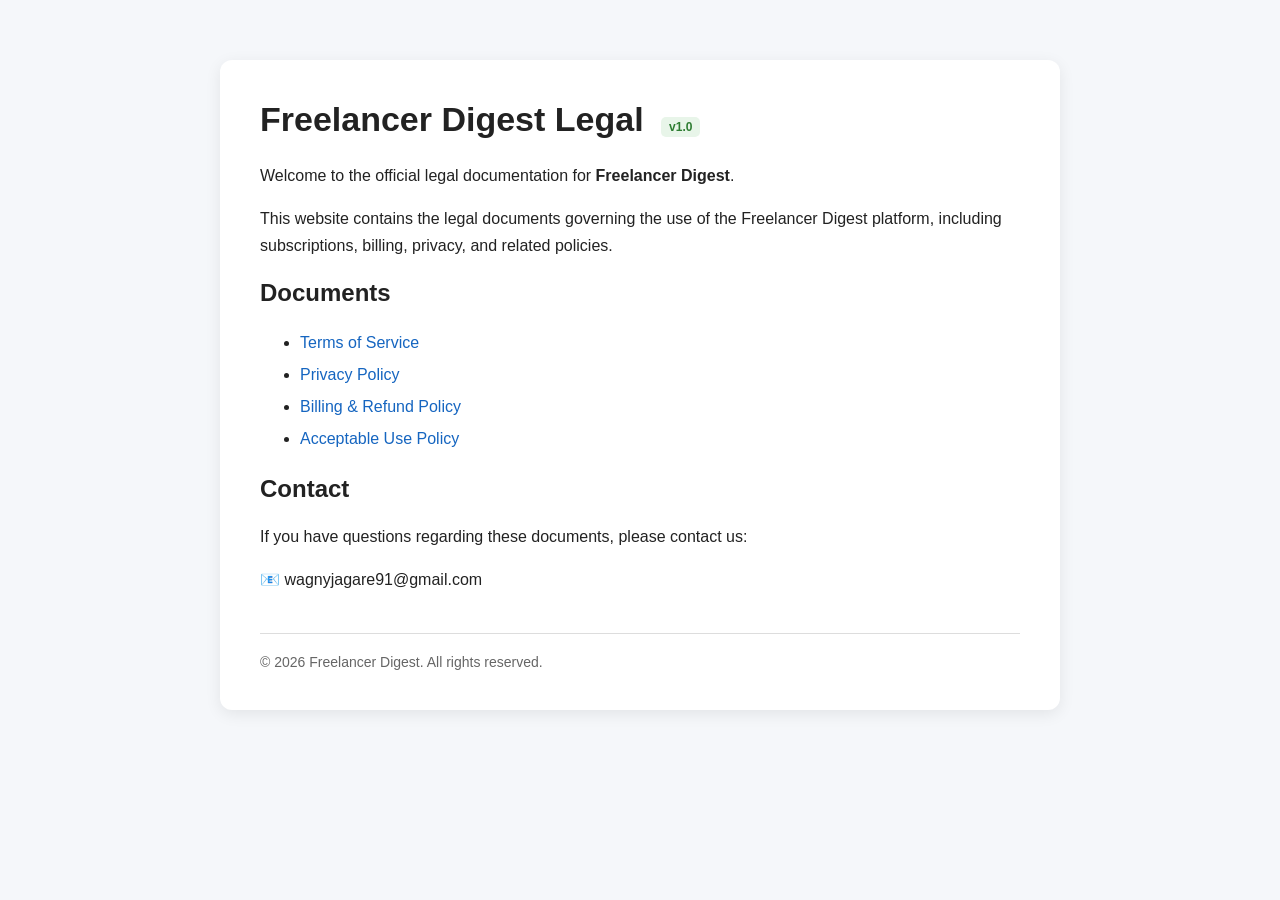
==== index.html @ 3cd38075 "Update legal links to remove 'legal/' prefix" ====
<!DOCTYPE html>
<html lang="en">
<head>
    <meta charset="UTF-8">
    <meta name="viewport" content="width=device-width, initial-scale=1.0">
    <title>Freelancer Digest – Legal</title>

    <style>
        body {
            margin: 0;
            padding: 0;
            font-family: Arial, Helvetica, sans-serif;
            background: #f5f7fa;
            color: #222;
        }

        .container {
            max-width: 760px;
            margin: 60px auto;
            padding: 40px;
            background: white;
            border-radius: 12px;
            box-shadow: 0 4px 16px rgba(0,0,0,.08);
        }

        h1 {
            margin-top: 0;
            font-size: 34px;
        }

        p {
            line-height: 1.7;
        }

        ul {
            line-height: 2;
        }

        a {
            color: #1565c0;
            text-decoration: none;
        }

        a:hover {
            text-decoration: underline;
        }

        footer {
            margin-top: 40px;
            padding-top: 20px;
            border-top: 1px solid #ddd;
            color: #666;
            font-size: 14px;
        }

        .status {
            display: inline-block;
            margin-left: 8px;
            padding: 3px 8px;
            border-radius: 5px;
            background: #e8f5e9;
            color: #2e7d32;
            font-size: 12px;
            font-weight: bold;
        }
    </style>
</head>
<body>

<div class="container">

    <h1>
        Freelancer Digest Legal
        <span class="status">v1.0</span>
    </h1>

    <p>
        Welcome to the official legal documentation for
        <strong>Freelancer Digest</strong>.
    </p>

    <p>
        This website contains the legal documents governing the use of the
        Freelancer Digest platform, including subscriptions, billing,
        privacy, and related policies.
    </p>

    <h2>Documents</h2>

    <ul>
        <li><a href="terms.html">Terms of Service</a></li>
        <li><a href="privacy.html">Privacy Policy</a></li>
        <li><a href="billing.html">Billing & Refund Policy</a></li>
        <li><a href="acceptable-use.html">Acceptable Use Policy</a></li>
    </ul>

    <h2>Contact</h2>

    <p>
        If you have questions regarding these documents, please contact us:
    </p>

    <p>
        📧 wagnyjagare91@gmail.com
    </p>

    <footer>
        © 2026 Freelancer Digest. All rights reserved.
    </footer>

</div>

</body>
</html>
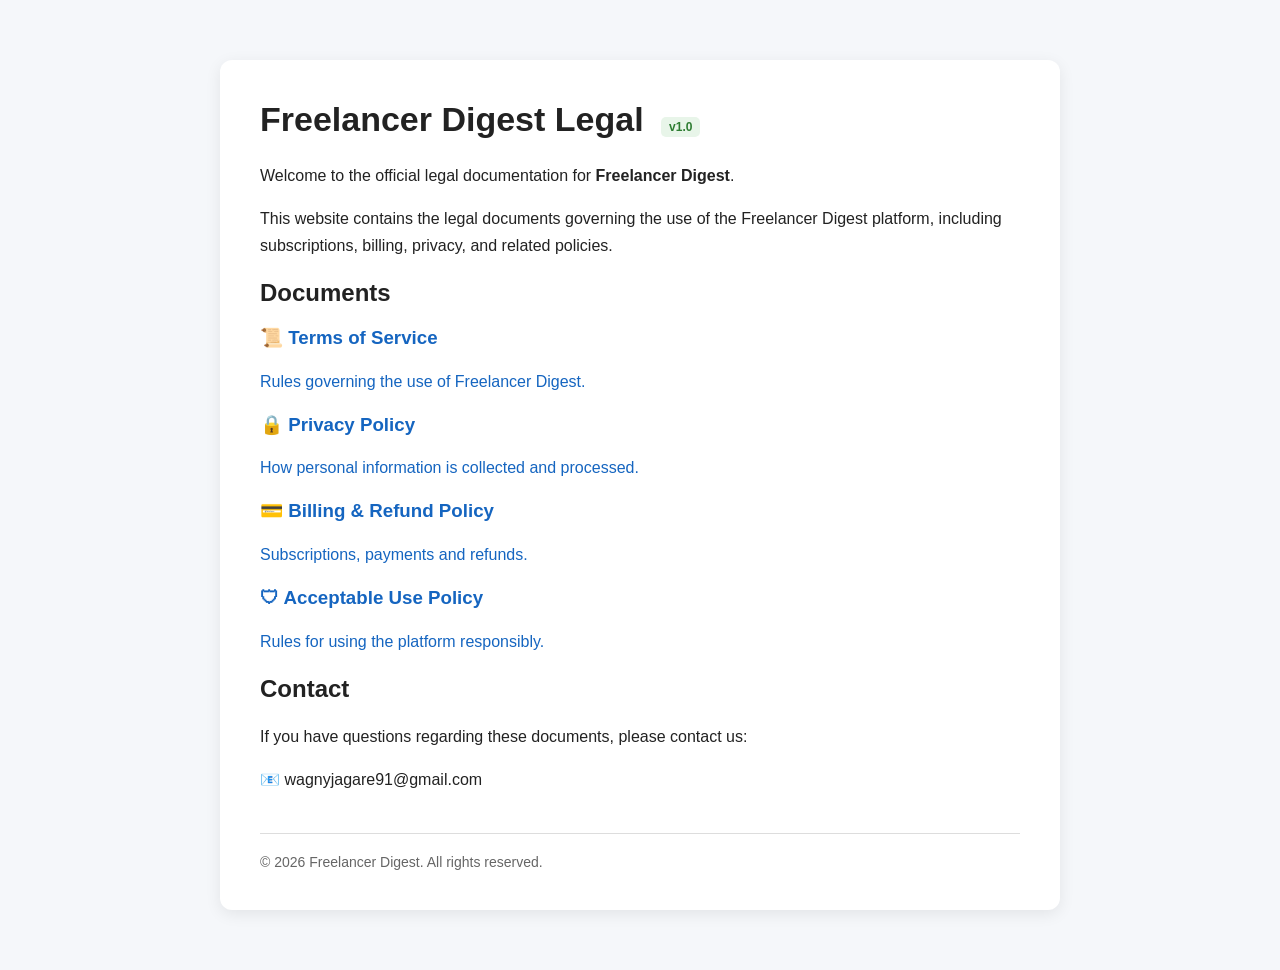
==== commit f07ed274: "Convert document links to card layout Replaced the document list with card-style links for better pr" ====
--- a/index.html
+++ b/index.html
@@ -4,6 +4,7 @@
     <meta charset="UTF-8">
     <meta name="viewport" content="width=device-width, initial-scale=1.0">
     <title>Freelancer Digest – Legal</title>
+    <link rel="icon" type="image/svg+xml" href="assets/logo.svg">
 
     <style>
         body {
@@ -87,12 +88,73 @@
 
     <h2>Documents</h2>
 
-    <ul>
-        <li><a href="terms.html">Terms of Service</a></li>
-        <li><a href="privacy.html">Privacy Policy</a></li>
-        <li><a href="billing.html">Billing & Refund Policy</a></li>
-        <li><a href="acceptable-use.html">Acceptable Use Policy</a></li>
-    </ul>
+    <div class="cards">
+
+<a class="card" href="terms.html">
+
+<h3>
+
+📜 Terms of Service
+
+</h3>
+
+<p>
+
+Rules governing the use of Freelancer Digest.
+
+</p>
+
+</a>
+
+<a class="card" href="privacy.html">
+
+<h3>
+
+🔒 Privacy Policy
+
+</h3>
+
+<p>
+
+How personal information is collected and processed.
+
+</p>
+
+</a>
+
+<a class="card" href="billing.html">
+
+<h3>
+
+💳 Billing & Refund Policy
+
+</h3>
+
+<p>
+
+Subscriptions, payments and refunds.
+
+</p>
+
+</a>
+
+<a class="card" href="acceptable-use.html">
+
+<h3>
+
+🛡 Acceptable Use Policy
+
+</h3>
+
+<p>
+
+Rules for using the platform responsibly.
+
+</p>
+
+</a>
+
+</div>
 
     <h2>Contact</h2>
 
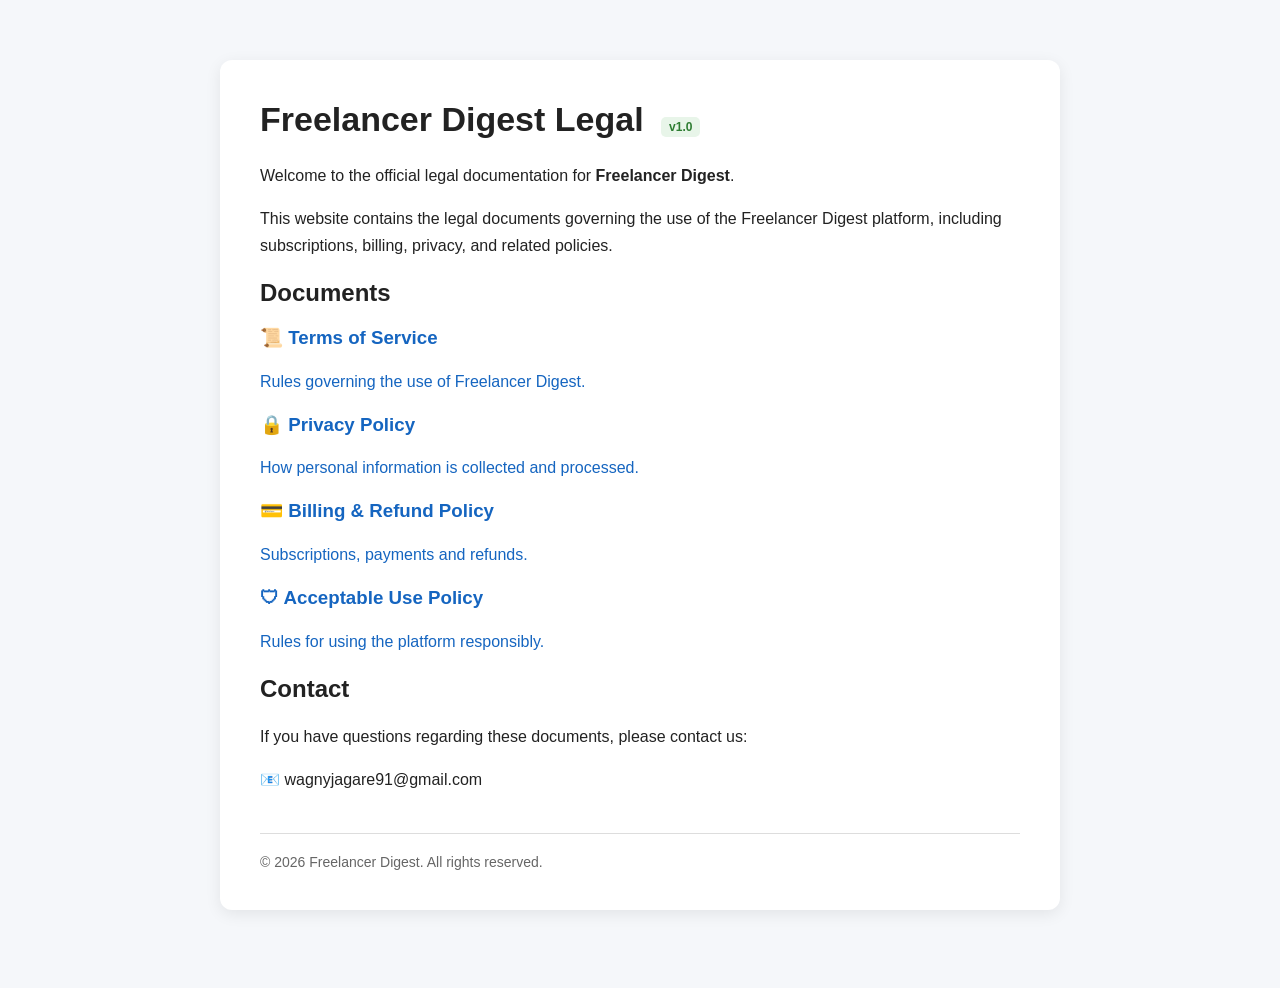
==== commit 8ab1e73a: "Add back-to-top link and script reference" ====
--- a/index.html
+++ b/index.html
@@ -171,6 +171,13 @@
     </footer>
 
 </div>
+<a href="#" class="back-top">
+
+↑
+
+</a>
+
+<script src="assets/script.js"></script>
 
 </body>
 </html>
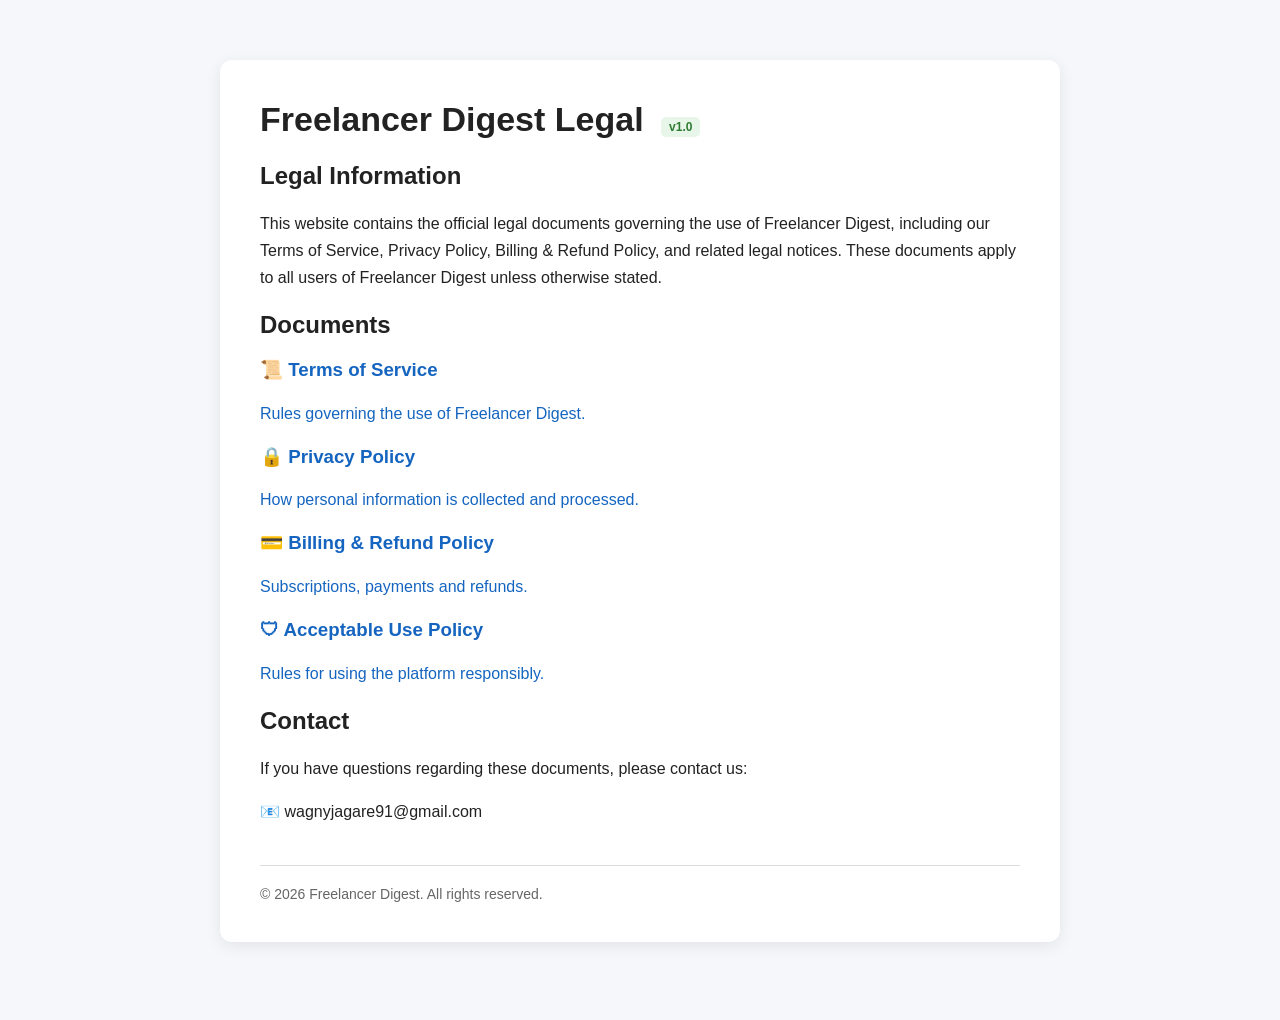
==== commit bc0ff6bd: "Revise legal information section in index.html Updated legal documentation section with new content." ====
--- a/index.html
+++ b/index.html
@@ -75,16 +75,23 @@
         <span class="status">v1.0</span>
     </h1>
 
-    <p>
-        Welcome to the official legal documentation for
-        <strong>Freelancer Digest</strong>.
-    </p>
+    <section class="notice">
 
-    <p>
-        This website contains the legal documents governing the use of the
-        Freelancer Digest platform, including subscriptions, billing,
-        privacy, and related policies.
-    </p>
+<h2>
+
+Legal Information
+
+</h2>
+
+<p>
+
+This website contains the official legal documents governing the use of Freelancer Digest, including our Terms of Service, Privacy Policy, Billing & Refund Policy, and related legal notices.
+
+These documents apply to all users of Freelancer Digest unless otherwise stated.
+
+</p>
+
+</section>
 
     <h2>Documents</h2>
 
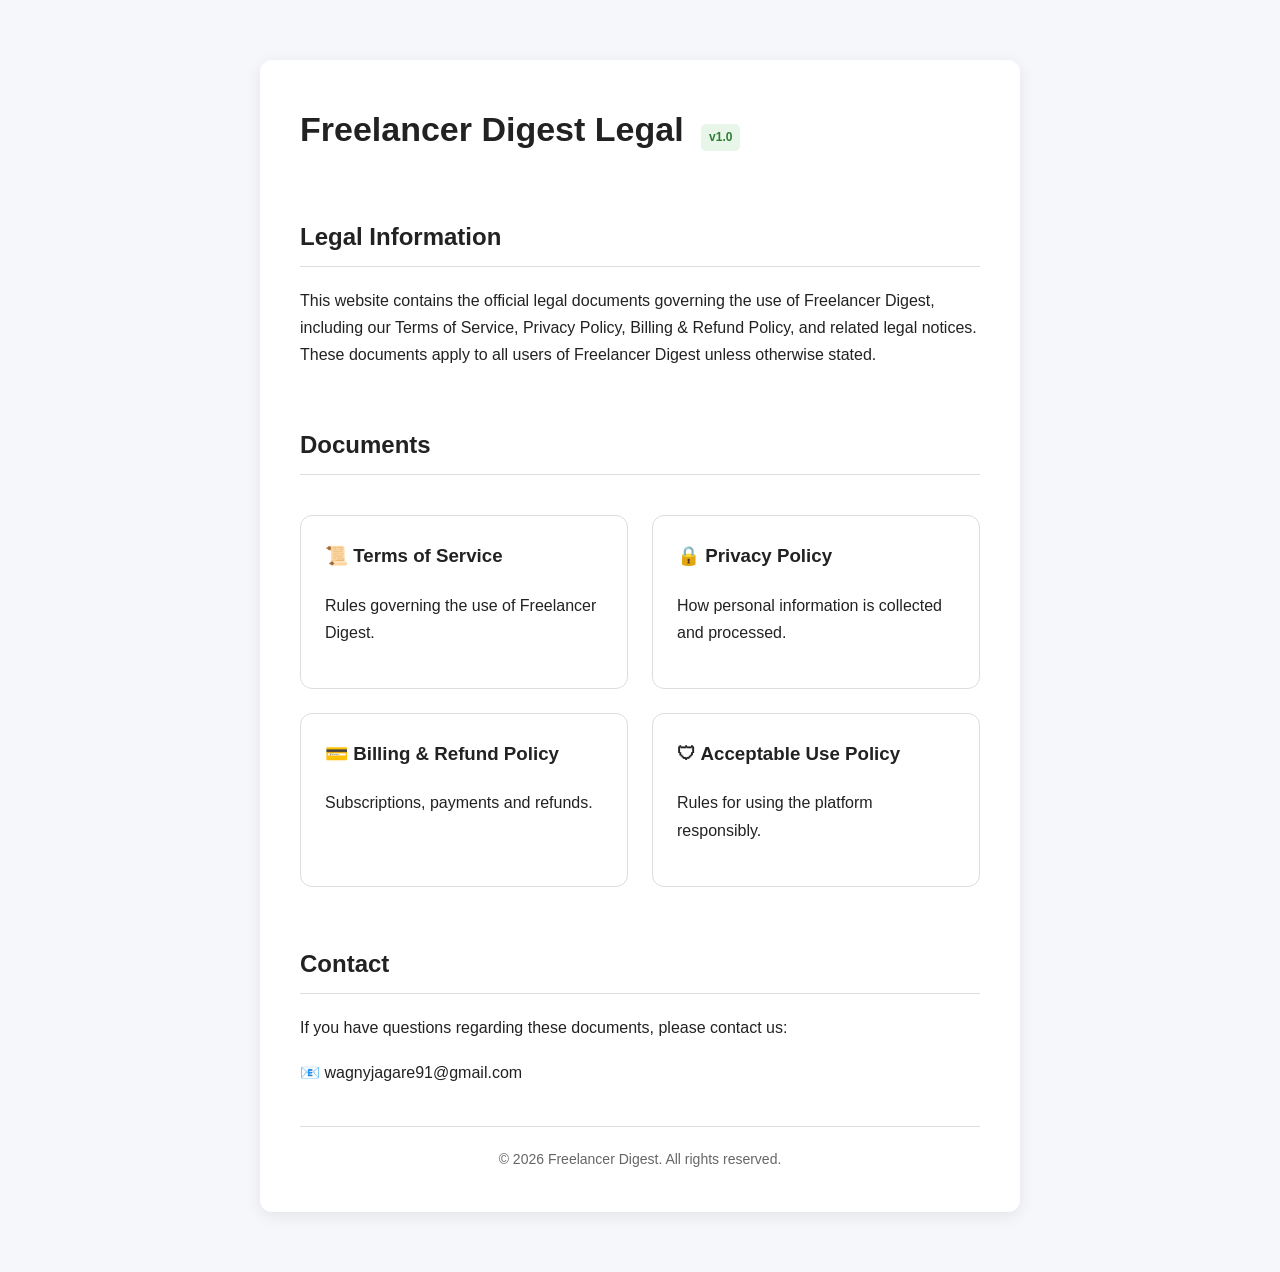
==== commit 9066489c: "Add stylesheet link to index.html" ====
--- a/index.html
+++ b/index.html
@@ -4,6 +4,8 @@
     <meta charset="UTF-8">
     <meta name="viewport" content="width=device-width, initial-scale=1.0">
     <title>Freelancer Digest – Legal</title>
+    <link rel="stylesheet" href="assets/style.css">
+
     <link rel="icon" type="image/svg+xml" href="assets/logo.svg">
 
     <style>
--- a/assets/style.css
+++ b/assets/style.css
@@ -0,0 +1,490 @@
+:root {
+    --bg: #f5f7fa;
+    --surface: #ffffff;
+    --text: #222;
+    --text-secondary: #666;
+    --border: #dddddd;
+    --primary: #1565c0;
+    --primary-hover: #0d47a1;
+    --shadow: 0 8px 24px rgba(0,0,0,.08);
+    --max-width: 920px;
+}
+
+@media (prefers-color-scheme: dark) {
+
+:root {
+    --bg: #0d1117;
+    --surface: #161b22;
+    --text: #e6edf3;
+    --text-secondary: #9da7b3;
+    --border: #30363d;
+    --primary: #58a6ff;
+    --primary-hover: #79c0ff;
+    --shadow: 0 8px 24px rgba(0,0,0,.45);
+}
+
+}
+
+* {
+    box-sizing: border-box;
+}
+
+html {
+    scroll-behavior: smooth;
+}
+
+body {
+
+    margin: 0;
+
+    background: var(--bg);
+
+    color: var(--text);
+
+    font-family:
+        Inter,
+        "Segoe UI",
+        Roboto,
+        Helvetica,
+        Arial,
+        sans-serif;
+
+    line-height: 1.75;
+
+}
+
+.container {
+
+    max-width: var(--max-width);
+
+    margin: 48px auto;
+
+    background: var(--surface);
+
+    border-radius: 14px;
+
+    padding: 56px;
+
+    box-shadow: var(--shadow);
+
+}
+
+header {
+
+    margin-bottom: 48px;
+
+}
+
+h1 {
+
+    margin: 0;
+
+    font-size: 42px;
+
+}
+
+.subtitle {
+
+    margin-top: 8px;
+
+    color: var(--text-secondary);
+
+    font-size: 18px;
+
+}
+
+h2 {
+
+    margin-top: 56px;
+
+    margin-bottom: 20px;
+
+    padding-bottom: 8px;
+
+    border-bottom: 1px solid var(--border);
+
+}
+
+h3 {
+
+    margin-top: 32px;
+
+}
+
+p {
+
+    margin: 18px 0;
+
+}
+
+ul,
+ol {
+
+    padding-left: 26px;
+
+}
+
+li {
+
+    margin: 10px 0;
+
+}
+
+strong {
+
+    font-weight: 600;
+
+}
+
+a {
+
+    color: var(--primary);
+
+    text-decoration: none;
+
+}
+
+a:hover {
+
+    color: var(--primary-hover);
+
+    text-decoration: underline;
+
+}
+
+.toc {
+
+    margin: 40px 0;
+
+    padding: 24px;
+
+    border-left: 4px solid var(--primary);
+
+    background: rgba(21,101,192,.05);
+
+    border-radius: 8px;
+
+}
+
+@media (prefers-color-scheme: dark) {
+
+.toc {
+
+    background: rgba(88,166,255,.08);
+
+}
+
+}
+
+hr {
+
+    border: 0;
+
+    border-top: 1px solid var(--border);
+
+    margin: 48px 0;
+
+}
+
+footer {
+
+    margin-top: 72px;
+
+    text-align: center;
+
+    color: var(--text-secondary);
+
+    font-size: 14px;
+
+}
+
+.nav {
+
+    display: flex;
+
+    gap: 24px;
+
+    flex-wrap: wrap;
+
+    margin-top: 16px;
+
+}
+
+.nav a {
+
+    font-weight: 600;
+
+}
+
+blockquote {
+
+    margin: 24px 0;
+
+    padding: 16px 20px;
+
+    border-left: 4px solid var(--primary);
+
+    background: rgba(0,0,0,.03);
+
+}
+
+@media (prefers-color-scheme: dark) {
+
+blockquote {
+
+    background: rgba(255,255,255,.04);
+
+}
+
+}
+
+table {
+
+    width: 100%;
+
+    border-collapse: collapse;
+
+    margin: 24px 0;
+
+}
+
+th,
+td {
+
+    border: 1px solid var(--border);
+
+    padding: 12px;
+
+    text-align: left;
+
+}
+
+th {
+
+    background: rgba(0,0,0,.04);
+
+}
+
+@media (prefers-color-scheme: dark) {
+
+th {
+
+    background: rgba(255,255,255,.05);
+
+}
+
+}
+
+code {
+
+    background: rgba(0,0,0,.08);
+
+    padding: 2px 6px;
+
+    border-radius: 4px;
+
+}
+
+@media (prefers-color-scheme: dark) {
+
+code {
+
+    background: rgba(255,255,255,.08);
+
+}
+
+}
+
+.back-top {
+
+    position: fixed;
+
+    right: 24px;
+
+    bottom: 24px;
+
+    width: 48px;
+
+    height: 48px;
+
+    border-radius: 50%;
+
+    background: var(--primary);
+
+    color: white;
+
+    display: flex;
+
+    justify-content: center;
+
+    align-items: center;
+
+    text-decoration: none;
+
+    font-size: 22px;
+
+    box-shadow: var(--shadow);
+
+}
+
+.back-top:hover {
+
+    text-decoration: none;
+
+}
+
+@media (max-width:900px) {
+
+.container {
+
+    margin: 0;
+
+    border-radius: 0;
+
+    padding: 28px;
+
+}
+
+h1 {
+
+    font-size: 34px;
+
+}
+
+.nav {
+
+    gap: 12px;
+
+}
+
+}
+
+.toc a {
+
+    display: block;
+
+    padding: 6px 12px;
+
+    border-radius: 6px;
+
+    transition: .2s;
+
+}
+
+.toc a.active {
+
+    background: var(--primary);
+
+    color: white;
+
+}
+
+.back-top {
+
+    opacity: 0;
+
+    pointer-events: none;
+
+    transition: .25s;
+
+}
+
+.header{
+
+    display:flex;
+
+    justify-content:space-between;
+
+    align-items:flex-start;
+
+    gap:30px;
+
+    flex-wrap:wrap;
+
+}
+
+.brand{
+
+    display:flex;
+
+    gap:20px;
+
+    align-items:center;
+
+}
+
+.logo{
+
+    width:64px;
+
+    height:64px;
+
+}
+
+.subtitle{
+
+    margin:8px 0 0;
+
+    color:var(--text-secondary);
+
+}
+
+@media(max-width:700px){
+
+.header{
+
+    flex-direction:column;
+
+}
+
+.brand{
+
+    align-items:flex-start;
+
+}
+}
+.cards{
+
+    display:grid;
+
+    grid-template-columns:repeat(auto-fit,minmax(260px,1fr));
+
+    gap:24px;
+
+    margin-top:40px;
+
+}
+
+.card{
+
+    display:block;
+
+    background:var(--surface);
+
+    border:1px solid var(--border);
+
+    border-radius:12px;
+
+    padding:24px;
+
+    text-decoration:none;
+
+    color:inherit;
+
+    transition:.2s;
+
+}
+
+.card:hover{
+
+    transform:translateY(-4px);
+
+    box-shadow:var(--shadow);
+
+}
+
+.card h3{
+
+    margin-top:0;
+
+}
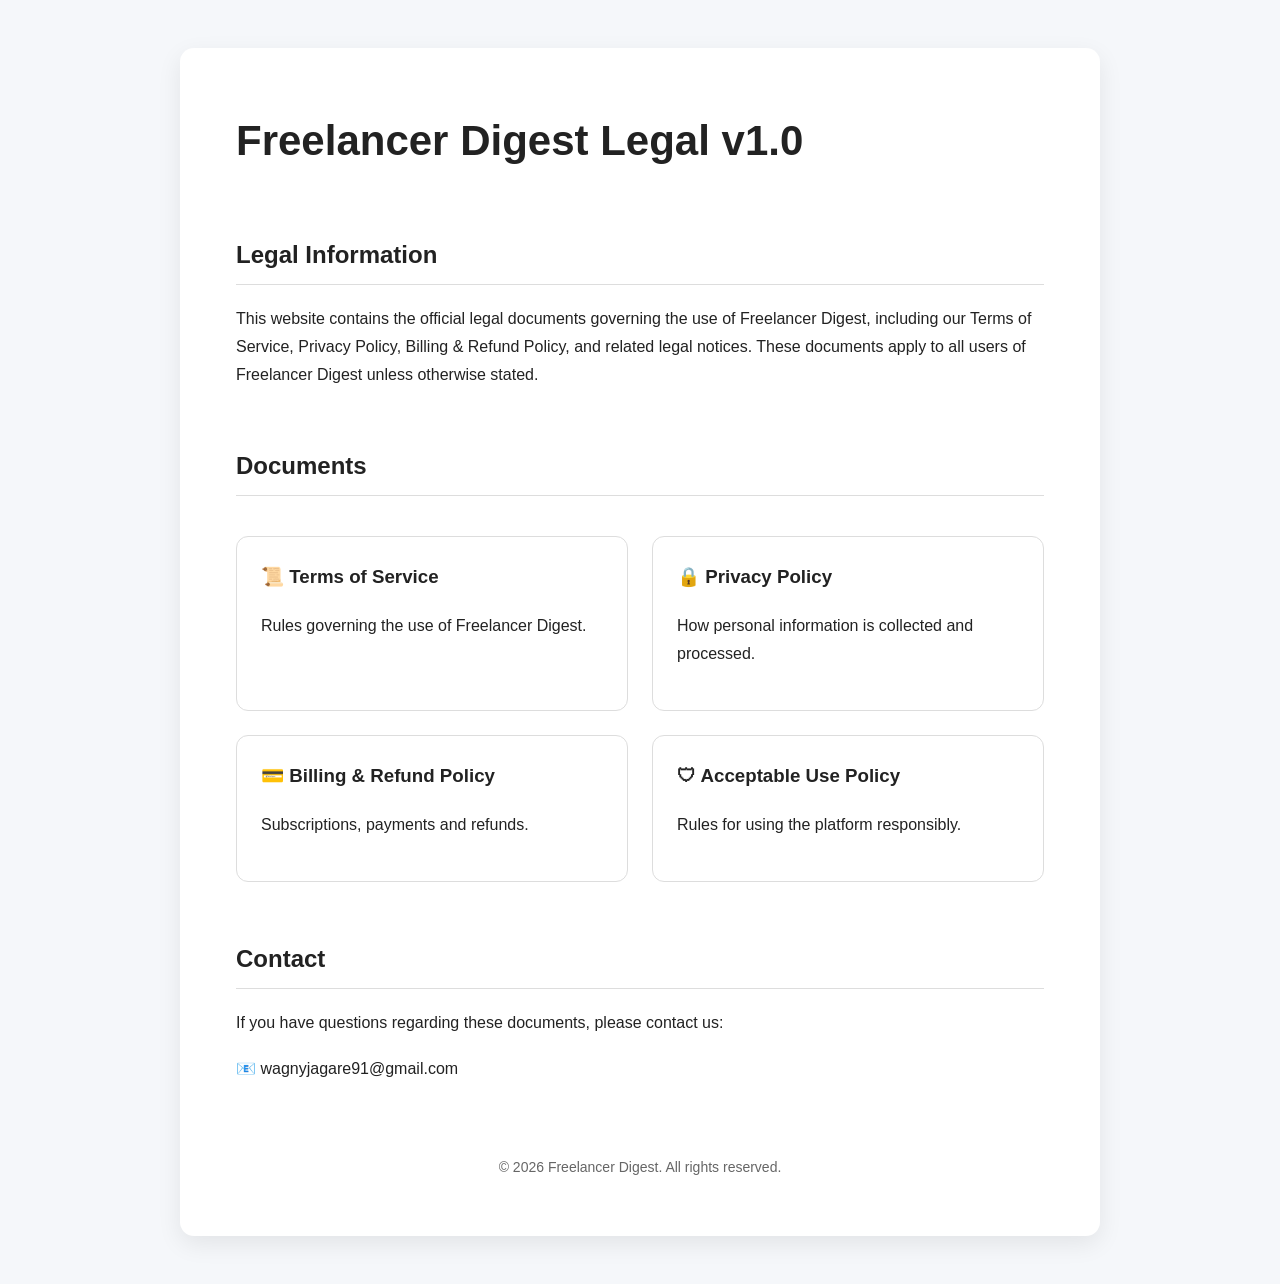
==== commit b86bc481: "Remove inline CSS from index.html Removed inline CSS styles from index.html" ====
--- a/index.html
+++ b/index.html
@@ -7,66 +7,6 @@
     <link rel="stylesheet" href="assets/style.css">
 
     <link rel="icon" type="image/svg+xml" href="assets/logo.svg">
-
-    <style>
-        body {
-            margin: 0;
-            padding: 0;
-            font-family: Arial, Helvetica, sans-serif;
-            background: #f5f7fa;
-            color: #222;
-        }
-
-        .container {
-            max-width: 760px;
-            margin: 60px auto;
-            padding: 40px;
-            background: white;
-            border-radius: 12px;
-            box-shadow: 0 4px 16px rgba(0,0,0,.08);
-        }
-
-        h1 {
-            margin-top: 0;
-            font-size: 34px;
-        }
-
-        p {
-            line-height: 1.7;
-        }
-
-        ul {
-            line-height: 2;
-        }
-
-        a {
-            color: #1565c0;
-            text-decoration: none;
-        }
-
-        a:hover {
-            text-decoration: underline;
-        }
-
-        footer {
-            margin-top: 40px;
-            padding-top: 20px;
-            border-top: 1px solid #ddd;
-            color: #666;
-            font-size: 14px;
-        }
-
-        .status {
-            display: inline-block;
-            margin-left: 8px;
-            padding: 3px 8px;
-            border-radius: 5px;
-            background: #e8f5e9;
-            color: #2e7d32;
-            font-size: 12px;
-            font-weight: bold;
-        }
-    </style>
 </head>
 <body>
 
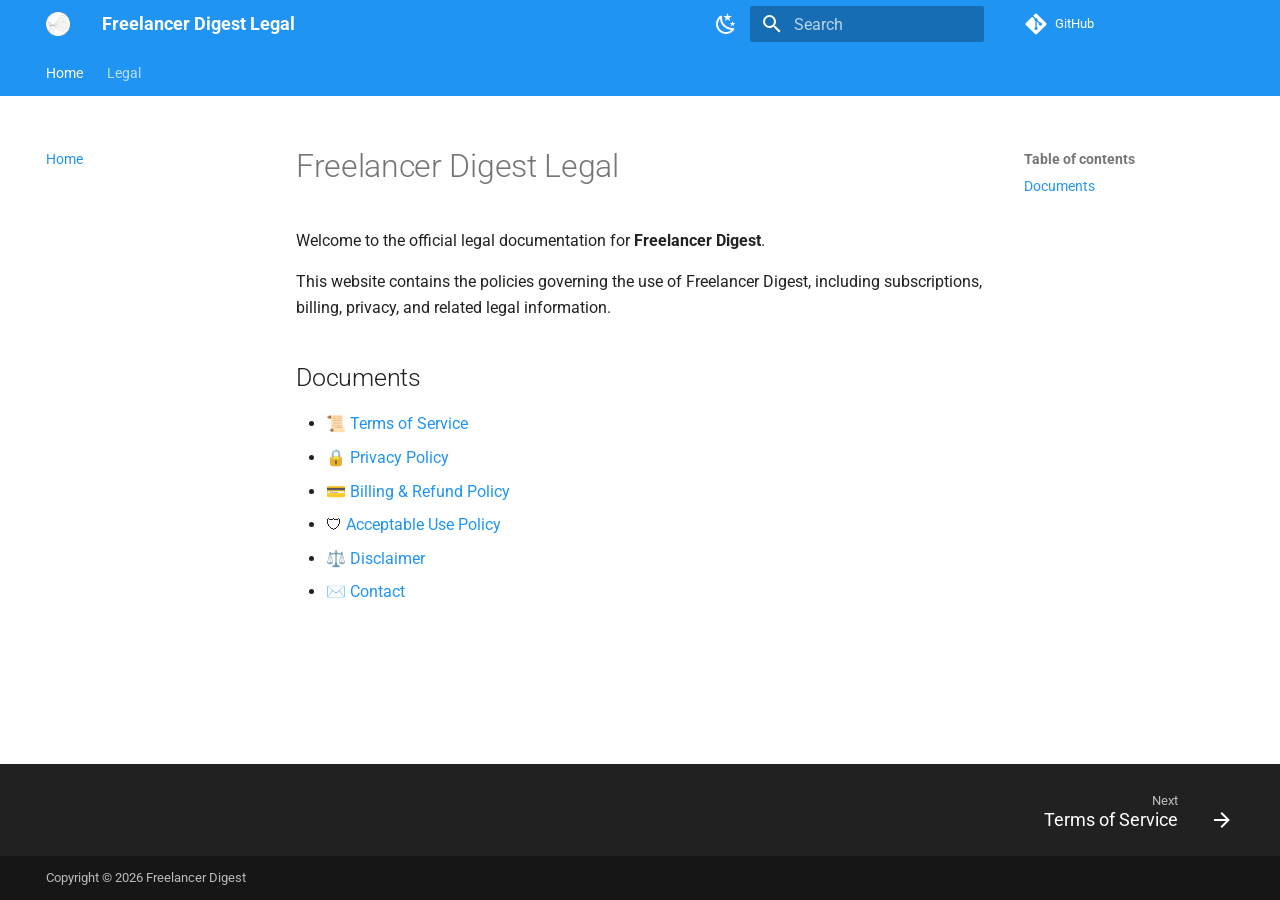
==== commit 189ebada: "Deployed 2b54c90 with MkDocs version: 1.6.1" ====
--- a/index.html
+++ b/index.html
@@ -1,132 +1,790 @@
-<!DOCTYPE html>
-<html lang="en">
-<head>
-    <meta charset="UTF-8">
-    <meta name="viewport" content="width=device-width, initial-scale=1.0">
-    <title>Freelancer Digest – Legal</title>
-    <link rel="stylesheet" href="assets/style.css">
-
-    <link rel="icon" type="image/svg+xml" href="assets/logo.svg">
-</head>
-<body>
-
-<div class="container">
-
-    <h1>
-        Freelancer Digest Legal
-        <span class="status">v1.0</span>
-    </h1>
-
-    <section class="notice">
-
-<h2>
-
-Legal Information
-
-</h2>
-
-<p>
-
-This website contains the official legal documents governing the use of Freelancer Digest, including our Terms of Service, Privacy Policy, Billing & Refund Policy, and related legal notices.
-
-These documents apply to all users of Freelancer Digest unless otherwise stated.
-
-</p>
-
-</section>
-
-    <h2>Documents</h2>
-
-    <div class="cards">
-
-<a class="card" href="terms.html">
-
-<h3>
-
-📜 Terms of Service
-
-</h3>
-
-<p>
-
-Rules governing the use of Freelancer Digest.
-
-</p>
-
+
+<!doctype html>
+<html lang="en" class="no-js">
+  <head>
+    
+      <meta charset="utf-8">
+      <meta name="viewport" content="width=device-width,initial-scale=1">
+      
+        <meta name="description" content="Official legal documentation for Freelancer Digest">
+      
+      
+      
+        <link rel="canonical" href="https://freelancer-digest-legal.github.io/">
+      
+      
+      
+        <link rel="next" href="terms/">
+      
+      
+        
+      
+      
+      <link rel="icon" href="assets/logo.ico">
+      <meta name="generator" content="mkdocs-1.6.1, mkdocs-material-9.7.7">
+    
+    
+      
+        <title>Freelancer Digest Legal</title>
+      
+    
+    
+      <link rel="stylesheet" href="assets/stylesheets/main.ec1eaa64.min.css">
+      
+        
+        <link rel="stylesheet" href="assets/stylesheets/palette.ab4e12ef.min.css">
+      
+      
+
+
+    
+    
+      
+    
+    
+      
+        
+        
+        <link rel="preconnect" href="https://fonts.gstatic.com" crossorigin>
+        <link rel="stylesheet" href="https://fonts.googleapis.com/css?family=Roboto:300,300i,400,400i,700,700i%7CRoboto+Mono:400,400i,700,700i&display=fallback">
+        <style>:root{--md-text-font:"Roboto";--md-code-font:"Roboto Mono"}</style>
+      
+    
+    
+    <script>__md_scope=new URL(".",location),__md_hash=e=>[...e].reduce(((e,_)=>(e<<5)-e+_.charCodeAt(0)),0),__md_get=(e,_=localStorage,t=__md_scope)=>JSON.parse(_.getItem(t.pathname+"."+e)),__md_set=(e,_,t=localStorage,a=__md_scope)=>{try{t.setItem(a.pathname+"."+e,JSON.stringify(_))}catch(e){}}</script>
+    
+      
+
+    
+    
+  </head>
+  
+  
+    
+    
+      
+    
+    
+    
+    
+    <body dir="ltr" data-md-color-scheme="default" data-md-color-primary="blue" data-md-color-accent="blue">
+  
+    
+    <input class="md-toggle" data-md-toggle="drawer" type="checkbox" id="__drawer" autocomplete="off">
+    <input class="md-toggle" data-md-toggle="search" type="checkbox" id="__search" autocomplete="off">
+    <label class="md-overlay" for="__drawer"></label>
+    <div data-md-component="skip">
+      
+        
+        <a href="#freelancer-digest-legal" class="md-skip">
+          Skip to content
+        </a>
+      
+    </div>
+    <div data-md-component="announce">
+      
+    </div>
+    
+    
+      
+
+<header class="md-header" data-md-component="header">
+  <nav class="md-header__inner md-grid" aria-label="Header">
+    <a href="." title="Freelancer Digest Legal" class="md-header__button md-logo" aria-label="Freelancer Digest Legal" data-md-component="logo">
+      
+  <img src="assets/logo.png" alt="logo">
+
+    </a>
+    <label class="md-header__button md-icon" for="__drawer">
+      
+      <svg xmlns="http://www.w3.org/2000/svg" viewBox="0 0 24 24"><path d="M3 6h18v2H3zm0 5h18v2H3zm0 5h18v2H3z"/></svg>
+    </label>
+    <div class="md-header__title" data-md-component="header-title">
+      <div class="md-header__ellipsis">
+        <div class="md-header__topic">
+          <span class="md-ellipsis">
+            Freelancer Digest Legal
+          </span>
+        </div>
+        <div class="md-header__topic" data-md-component="header-topic">
+          <span class="md-ellipsis">
+            
+              Home
+            
+          </span>
+        </div>
+      </div>
+    </div>
+    
+      
+        <form class="md-header__option" data-md-component="palette">
+  
+    
+    
+    
+    <input class="md-option" data-md-color-media="(prefers-color-scheme: light)" data-md-color-scheme="default" data-md-color-primary="blue" data-md-color-accent="blue"  aria-label="Dark mode"  type="radio" name="__palette" id="__palette_0">
+    
+      <label class="md-header__button md-icon" title="Dark mode" for="__palette_1" hidden>
+        <svg xmlns="http://www.w3.org/2000/svg" viewBox="0 0 24 24"><path d="m17.75 4.09-2.53 1.94.91 3.06-2.63-1.81-2.63 1.81.91-3.06-2.53-1.94L12.44 4l1.06-3 1.06 3zm3.5 6.91-1.64 1.25.59 1.98-1.7-1.17-1.7 1.17.59-1.98L15.75 11l2.06-.05L18.5 9l.69 1.95zm-2.28 4.95c.83-.08 1.72 1.1 1.19 1.85-.32.45-.66.87-1.08 1.27C15.17 23 8.84 23 4.94 19.07c-3.91-3.9-3.91-10.24 0-14.14.4-.4.82-.76 1.27-1.08.75-.53 1.93.36 1.85 1.19-.27 2.86.69 5.83 2.89 8.02a9.96 9.96 0 0 0 8.02 2.89m-1.64 2.02a12.08 12.08 0 0 1-7.8-3.47c-2.17-2.19-3.33-5-3.49-7.82-2.81 3.14-2.7 7.96.31 10.98 3.02 3.01 7.84 3.12 10.98.31"/></svg>
+      </label>
+    
+  
+    
+    
+    
+    <input class="md-option" data-md-color-media="(prefers-color-scheme: dark)" data-md-color-scheme="slate" data-md-color-primary="blue" data-md-color-accent="blue"  aria-label="Light mode"  type="radio" name="__palette" id="__palette_1">
+    
+      <label class="md-header__button md-icon" title="Light mode" for="__palette_0" hidden>
+        <svg xmlns="http://www.w3.org/2000/svg" viewBox="0 0 24 24"><path d="M12 7a5 5 0 0 1 5 5 5 5 0 0 1-5 5 5 5 0 0 1-5-5 5 5 0 0 1 5-5m0 2a3 3 0 0 0-3 3 3 3 0 0 0 3 3 3 3 0 0 0 3-3 3 3 0 0 0-3-3m0-7 2.39 3.42C13.65 5.15 12.84 5 12 5s-1.65.15-2.39.42zM3.34 7l4.16-.35A7.2 7.2 0 0 0 5.94 8.5c-.44.74-.69 1.5-.83 2.29zm.02 10 1.76-3.77a7.131 7.131 0 0 0 2.38 4.14zM20.65 7l-1.77 3.79a7.02 7.02 0 0 0-2.38-4.15zm-.01 10-4.14.36c.59-.51 1.12-1.14 1.54-1.86.42-.73.69-1.5.83-2.29zM12 22l-2.41-3.44c.74.27 1.55.44 2.41.44.82 0 1.63-.17 2.37-.44z"/></svg>
+      </label>
+    
+  
+</form>
+      
+    
+    
+      <script>var palette=__md_get("__palette");if(palette&&palette.color){if("(prefers-color-scheme)"===palette.color.media){var media=matchMedia("(prefers-color-scheme: light)"),input=document.querySelector(media.matches?"[data-md-color-media='(prefers-color-scheme: light)']":"[data-md-color-media='(prefers-color-scheme: dark)']");palette.color.media=input.getAttribute("data-md-color-media"),palette.color.scheme=input.getAttribute("data-md-color-scheme"),palette.color.primary=input.getAttribute("data-md-color-primary"),palette.color.accent=input.getAttribute("data-md-color-accent")}for(var[key,value]of Object.entries(palette.color))document.body.setAttribute("data-md-color-"+key,value)}</script>
+    
+    
+    
+      
+      
+        <label class="md-header__button md-icon" for="__search">
+          
+          <svg xmlns="http://www.w3.org/2000/svg" viewBox="0 0 24 24"><path d="M9.5 3A6.5 6.5 0 0 1 16 9.5c0 1.61-.59 3.09-1.56 4.23l.27.27h.79l5 5-1.5 1.5-5-5v-.79l-.27-.27A6.52 6.52 0 0 1 9.5 16 6.5 6.5 0 0 1 3 9.5 6.5 6.5 0 0 1 9.5 3m0 2C7 5 5 7 5 9.5S7 14 9.5 14 14 12 14 9.5 12 5 9.5 5"/></svg>
+        </label>
+        <div class="md-search" data-md-component="search" role="dialog">
+  <label class="md-search__overlay" for="__search"></label>
+  <div class="md-search__inner" role="search">
+    <form class="md-search__form" name="search">
+      <input type="text" class="md-search__input" name="query" aria-label="Search" placeholder="Search" autocapitalize="off" autocorrect="off" autocomplete="off" spellcheck="false" data-md-component="search-query" required>
+      <label class="md-search__icon md-icon" for="__search">
+        
+        <svg xmlns="http://www.w3.org/2000/svg" viewBox="0 0 24 24"><path d="M9.5 3A6.5 6.5 0 0 1 16 9.5c0 1.61-.59 3.09-1.56 4.23l.27.27h.79l5 5-1.5 1.5-5-5v-.79l-.27-.27A6.52 6.52 0 0 1 9.5 16 6.5 6.5 0 0 1 3 9.5 6.5 6.5 0 0 1 9.5 3m0 2C7 5 5 7 5 9.5S7 14 9.5 14 14 12 14 9.5 12 5 9.5 5"/></svg>
+        
+        <svg xmlns="http://www.w3.org/2000/svg" viewBox="0 0 24 24"><path d="M20 11v2H8l5.5 5.5-1.42 1.42L4.16 12l7.92-7.92L13.5 5.5 8 11z"/></svg>
+      </label>
+      <nav class="md-search__options" aria-label="Search">
+        
+          <a href="javascript:void(0)" class="md-search__icon md-icon" title="Share" aria-label="Share" data-clipboard data-clipboard-text="" data-md-component="search-share" tabindex="-1">
+            
+            <svg xmlns="http://www.w3.org/2000/svg" viewBox="0 0 24 24"><path d="M18 16.08c-.76 0-1.44.3-1.96.77L8.91 12.7c.05-.23.09-.46.09-.7s-.04-.47-.09-.7l7.05-4.11c.54.5 1.25.81 2.04.81a3 3 0 0 0 3-3 3 3 0 0 0-3-3 3 3 0 0 0-3 3c0 .24.04.47.09.7L8.04 9.81C7.5 9.31 6.79 9 6 9a3 3 0 0 0-3 3 3 3 0 0 0 3 3c.79 0 1.5-.31 2.04-.81l7.12 4.15c-.05.21-.08.43-.08.66 0 1.61 1.31 2.91 2.92 2.91s2.92-1.3 2.92-2.91A2.92 2.92 0 0 0 18 16.08"/></svg>
+          </a>
+        
+        <button type="reset" class="md-search__icon md-icon" title="Clear" aria-label="Clear" tabindex="-1">
+          
+          <svg xmlns="http://www.w3.org/2000/svg" viewBox="0 0 24 24"><path d="M19 6.41 17.59 5 12 10.59 6.41 5 5 6.41 10.59 12 5 17.59 6.41 19 12 13.41 17.59 19 19 17.59 13.41 12z"/></svg>
+        </button>
+      </nav>
+      
+        <div class="md-search__suggest" data-md-component="search-suggest"></div>
+      
+    </form>
+    <div class="md-search__output">
+      <div class="md-search__scrollwrap" tabindex="0" data-md-scrollfix>
+        <div class="md-search-result" data-md-component="search-result">
+          <div class="md-search-result__meta">
+            Initializing search
+          </div>
+          <ol class="md-search-result__list" role="presentation"></ol>
+        </div>
+      </div>
+    </div>
+  </div>
+</div>
+      
+    
+    
+      <div class="md-header__source">
+        <a href="https://github.com/freelancer-digest-legal/freelancer-digest-legal.github.io" title="Go to repository" class="md-source" data-md-component="source">
+  <div class="md-source__icon md-icon">
+    
+    <svg xmlns="http://www.w3.org/2000/svg" viewBox="0 0 448 512"><!--! Font Awesome Free 7.1.0 by @fontawesome - https://fontawesome.com License - https://fontawesome.com/license/free (Icons: CC BY 4.0, Fonts: SIL OFL 1.1, Code: MIT License) Copyright 2025 Fonticons, Inc.--><path d="M439.6 236.1 244 40.5c-5.4-5.5-12.8-8.5-20.4-8.5s-15 3-20.4 8.4L162.5 81l51.5 51.5c27.1-9.1 52.7 16.8 43.4 43.7l49.7 49.7c34.2-11.8 61.2 31 35.5 56.7-26.5 26.5-70.2-2.9-56-37.3L240.3 199v121.9c25.3 12.5 22.3 41.8 9.1 55-6.4 6.4-15.2 10.1-24.3 10.1s-17.8-3.6-24.3-10.1c-17.6-17.6-11.1-46.9 11.2-56v-123c-20.8-8.5-24.6-30.7-18.6-45L142.6 101 8.5 235.1C3 240.6 0 247.9 0 255.5s3 15 8.5 20.4l195.6 195.7c5.4 5.4 12.7 8.4 20.4 8.4s15-3 20.4-8.4l194.7-194.7c5.4-5.4 8.4-12.8 8.4-20.4s-3-15-8.4-20.4"/></svg>
+  </div>
+  <div class="md-source__repository">
+    GitHub
+  </div>
 </a>
-
-<a class="card" href="privacy.html">
-
-<h3>
-
-🔒 Privacy Policy
-
-</h3>
-
-<p>
-
-How personal information is collected and processed.
-
-</p>
-
+      </div>
+    
+  </nav>
+  
+</header>
+    
+    <div class="md-container" data-md-component="container">
+      
+      
+        
+          
+            
+<nav class="md-tabs" aria-label="Tabs" data-md-component="tabs">
+  <div class="md-grid">
+    <ul class="md-tabs__list">
+      
+        
+  
+  
+  
+    
+  
+  
+    <li class="md-tabs__item md-tabs__item--active">
+      <a href="." class="md-tabs__link">
+        
+  
+  
+    
+  
+  Home
+
+      </a>
+    </li>
+  
+
+      
+        
+  
+  
+  
+  
+    
+    
+      <li class="md-tabs__item">
+        <a href="terms/" class="md-tabs__link">
+          
+  
+  
+    
+  
+  Legal
+
+        </a>
+      </li>
+    
+  
+
+      
+    </ul>
+  </div>
+</nav>
+          
+        
+      
+      <main class="md-main" data-md-component="main">
+        <div class="md-main__inner md-grid">
+          
+            
+              
+              <div class="md-sidebar md-sidebar--primary" data-md-component="sidebar" data-md-type="navigation" >
+                <div class="md-sidebar__scrollwrap">
+                  <div class="md-sidebar__inner">
+                    
+
+
+  
+
+
+<nav class="md-nav md-nav--primary md-nav--lifted" aria-label="Navigation" data-md-level="0">
+  <label class="md-nav__title" for="__drawer">
+    <a href="." title="Freelancer Digest Legal" class="md-nav__button md-logo" aria-label="Freelancer Digest Legal" data-md-component="logo">
+      
+  <img src="assets/logo.png" alt="logo">
+
+    </a>
+    Freelancer Digest Legal
+  </label>
+  
+    <div class="md-nav__source">
+      <a href="https://github.com/freelancer-digest-legal/freelancer-digest-legal.github.io" title="Go to repository" class="md-source" data-md-component="source">
+  <div class="md-source__icon md-icon">
+    
+    <svg xmlns="http://www.w3.org/2000/svg" viewBox="0 0 448 512"><!--! Font Awesome Free 7.1.0 by @fontawesome - https://fontawesome.com License - https://fontawesome.com/license/free (Icons: CC BY 4.0, Fonts: SIL OFL 1.1, Code: MIT License) Copyright 2025 Fonticons, Inc.--><path d="M439.6 236.1 244 40.5c-5.4-5.5-12.8-8.5-20.4-8.5s-15 3-20.4 8.4L162.5 81l51.5 51.5c27.1-9.1 52.7 16.8 43.4 43.7l49.7 49.7c34.2-11.8 61.2 31 35.5 56.7-26.5 26.5-70.2-2.9-56-37.3L240.3 199v121.9c25.3 12.5 22.3 41.8 9.1 55-6.4 6.4-15.2 10.1-24.3 10.1s-17.8-3.6-24.3-10.1c-17.6-17.6-11.1-46.9 11.2-56v-123c-20.8-8.5-24.6-30.7-18.6-45L142.6 101 8.5 235.1C3 240.6 0 247.9 0 255.5s3 15 8.5 20.4l195.6 195.7c5.4 5.4 12.7 8.4 20.4 8.4s15-3 20.4-8.4l194.7-194.7c5.4-5.4 8.4-12.8 8.4-20.4s-3-15-8.4-20.4"/></svg>
+  </div>
+  <div class="md-source__repository">
+    GitHub
+  </div>
 </a>
-
-<a class="card" href="billing.html">
-
-<h3>
-
-💳 Billing & Refund Policy
-
-</h3>
-
-<p>
-
-Subscriptions, payments and refunds.
-
-</p>
-
-</a>
-
-<a class="card" href="acceptable-use.html">
-
-<h3>
-
-🛡 Acceptable Use Policy
-
-</h3>
-
-<p>
-
-Rules for using the platform responsibly.
-
-</p>
-
-</a>
-
+    </div>
+  
+  <ul class="md-nav__list" data-md-scrollfix>
+    
+      
+      
+  
+  
+    
+  
+  
+  
+    <li class="md-nav__item md-nav__item--active">
+      
+      <input class="md-nav__toggle md-toggle" type="checkbox" id="__toc">
+      
+      
+        
+      
+      
+        <label class="md-nav__link md-nav__link--active" for="__toc">
+          
+  
+  
+  <span class="md-ellipsis">
+    
+  
+    Home
+  
+
+    
+  </span>
+  
+  
+
+          <span class="md-nav__icon md-icon"></span>
+        </label>
+      
+      <a href="." class="md-nav__link md-nav__link--active">
+        
+  
+  
+  <span class="md-ellipsis">
+    
+  
+    Home
+  
+
+    
+  </span>
+  
+  
+
+      </a>
+      
+        
+
+<nav class="md-nav md-nav--secondary" aria-label="Table of contents">
+  
+  
+  
+    
+  
+  
+    <label class="md-nav__title" for="__toc">
+      <span class="md-nav__icon md-icon"></span>
+      Table of contents
+    </label>
+    <ul class="md-nav__list" data-md-component="toc" data-md-scrollfix>
+      
+        <li class="md-nav__item">
+  <a href="#documents" class="md-nav__link">
+    <span class="md-ellipsis">
+      
+        Documents
+      
+    </span>
+  </a>
+  
+</li>
+      
+    </ul>
+  
+</nav>
+      
+    </li>
+  
+
+    
+      
+      
+  
+  
+  
+  
+    
+    
+      
+        
+      
+        
+      
+        
+      
+        
+      
+        
+      
+        
+      
+    
+    
+    
+      
+      
+        
+      
+    
+    
+    <li class="md-nav__item md-nav__item--nested">
+      
+        
+        
+          
+        
+        <input class="md-nav__toggle md-toggle md-toggle--indeterminate" type="checkbox" id="__nav_2" >
+        
+          
+          <label class="md-nav__link" for="__nav_2" id="__nav_2_label" tabindex="0">
+            
+  
+  
+  <span class="md-ellipsis">
+    
+  
+    Legal
+  
+
+    
+  </span>
+  
+  
+
+            <span class="md-nav__icon md-icon"></span>
+          </label>
+        
+        <nav class="md-nav" data-md-level="1" aria-labelledby="__nav_2_label" aria-expanded="false">
+          <label class="md-nav__title" for="__nav_2">
+            <span class="md-nav__icon md-icon"></span>
+            
+  
+    Legal
+  
+
+          </label>
+          <ul class="md-nav__list" data-md-scrollfix>
+            
+              
+                
+  
+  
+  
+  
+    <li class="md-nav__item">
+      <a href="terms/" class="md-nav__link">
+        
+  
+  
+  <span class="md-ellipsis">
+    
+  
+    Terms of Service
+  
+
+    
+  </span>
+  
+  
+
+      </a>
+    </li>
+  
+
+              
+            
+              
+                
+  
+  
+  
+  
+    <li class="md-nav__item">
+      <a href="privacy/" class="md-nav__link">
+        
+  
+  
+  <span class="md-ellipsis">
+    
+  
+    Privacy Policy
+  
+
+    
+  </span>
+  
+  
+
+      </a>
+    </li>
+  
+
+              
+            
+              
+                
+  
+  
+  
+  
+    <li class="md-nav__item">
+      <a href="billing/" class="md-nav__link">
+        
+  
+  
+  <span class="md-ellipsis">
+    
+  
+    Billing & Refund Policy
+  
+
+    
+  </span>
+  
+  
+
+      </a>
+    </li>
+  
+
+              
+            
+              
+                
+  
+  
+  
+  
+    <li class="md-nav__item">
+      <a href="acceptable-use/" class="md-nav__link">
+        
+  
+  
+  <span class="md-ellipsis">
+    
+  
+    Acceptable Use Policy
+  
+
+    
+  </span>
+  
+  
+
+      </a>
+    </li>
+  
+
+              
+            
+              
+                
+  
+  
+  
+  
+    <li class="md-nav__item">
+      <a href="disclaimer/" class="md-nav__link">
+        
+  
+  
+  <span class="md-ellipsis">
+    
+  
+    Disclaimer
+  
+
+    
+  </span>
+  
+  
+
+      </a>
+    </li>
+  
+
+              
+            
+              
+                
+  
+  
+  
+  
+    <li class="md-nav__item">
+      <a href="contact/" class="md-nav__link">
+        
+  
+  
+  <span class="md-ellipsis">
+    
+  
+    Contact
+  
+
+    
+  </span>
+  
+  
+
+      </a>
+    </li>
+  
+
+              
+            
+          </ul>
+        </nav>
+      
+    </li>
+  
+
+    
+  </ul>
+</nav>
+                  </div>
+                </div>
+              </div>
+            
+            
+              
+              <div class="md-sidebar md-sidebar--secondary" data-md-component="sidebar" data-md-type="toc" >
+                <div class="md-sidebar__scrollwrap">
+                  <div class="md-sidebar__inner">
+                    
+
+<nav class="md-nav md-nav--secondary" aria-label="Table of contents">
+  
+  
+  
+    
+  
+  
+    <label class="md-nav__title" for="__toc">
+      <span class="md-nav__icon md-icon"></span>
+      Table of contents
+    </label>
+    <ul class="md-nav__list" data-md-component="toc" data-md-scrollfix>
+      
+        <li class="md-nav__item">
+  <a href="#documents" class="md-nav__link">
+    <span class="md-ellipsis">
+      
+        Documents
+      
+    </span>
+  </a>
+  
+</li>
+      
+    </ul>
+  
+</nav>
+                  </div>
+                </div>
+              </div>
+            
+          
+          
+            <div class="md-content" data-md-component="content">
+              
+              <article class="md-content__inner md-typeset">
+                
+                  
+
+
+
+<h1 id="freelancer-digest-legal">Freelancer Digest Legal<a class="headerlink" href="#freelancer-digest-legal" title="Permanent link">&para;</a></h1>
+<p>Welcome to the official legal documentation for <strong>Freelancer Digest</strong>.</p>
+<p>This website contains the policies governing the use of Freelancer Digest, including subscriptions, billing, privacy, and related legal information.</p>
+<h2 id="documents">Documents<a class="headerlink" href="#documents" title="Permanent link">&para;</a></h2>
+<ul>
+<li>📜 <a href="terms/">Terms of Service</a></li>
+<li>🔒 <a href="privacy/">Privacy Policy</a></li>
+<li>💳 <a href="billing/">Billing &amp; Refund Policy</a></li>
+<li>🛡 <a href="acceptable-use/">Acceptable Use Policy</a></li>
+<li>⚖️ <a href="disclaimer/">Disclaimer</a></li>
+<li>✉️ <a href="contact/">Contact</a></li>
+</ul>
+
+
+
+
+
+
+
+
+
+
+
+
+                
+              </article>
+            </div>
+          
+          
+<script>var target=document.getElementById(location.hash.slice(1));target&&target.name&&(target.checked=target.name.startsWith("__tabbed_"))</script>
+        </div>
+        
+          <button type="button" class="md-top md-icon" data-md-component="top" hidden>
+  
+  <svg xmlns="http://www.w3.org/2000/svg" viewBox="0 0 24 24"><path d="M13 20h-2V8l-5.5 5.5-1.42-1.42L12 4.16l7.92 7.92-1.42 1.42L13 8z"/></svg>
+  Back to top
+</button>
+        
+      </main>
+      
+        <footer class="md-footer">
+  
+    
+      
+      <nav class="md-footer__inner md-grid" aria-label="Footer" >
+        
+        
+          
+          <a href="terms/" class="md-footer__link md-footer__link--next" aria-label="Next: Terms of Service">
+            <div class="md-footer__title">
+              <span class="md-footer__direction">
+                Next
+              </span>
+              <div class="md-ellipsis">
+                Terms of Service
+              </div>
+            </div>
+            <div class="md-footer__button md-icon">
+              
+              <svg xmlns="http://www.w3.org/2000/svg" viewBox="0 0 24 24"><path d="M4 11v2h12l-5.5 5.5 1.42 1.42L19.84 12l-7.92-7.92L10.5 5.5 16 11z"/></svg>
+            </div>
+          </a>
+        
+      </nav>
+    
+  
+  <div class="md-footer-meta md-typeset">
+    <div class="md-footer-meta__inner md-grid">
+      <div class="md-copyright">
+  
+    <div class="md-copyright__highlight">
+      Copyright © 2026 Freelancer Digest
+    </div>
+  
+  
 </div>
-
-    <h2>Contact</h2>
-
-    <p>
-        If you have questions regarding these documents, please contact us:
-    </p>
-
-    <p>
-        📧 wagnyjagare91@gmail.com
-    </p>
-
-    <footer>
-        © 2026 Freelancer Digest. All rights reserved.
-    </footer>
-
-</div>
-<a href="#" class="back-top">
-
-↑
-
-</a>
-
-<script src="assets/script.js"></script>
-
-</body>
-</html>
+      
+    </div>
+  </div>
+</footer>
+      
+    </div>
+    <div class="md-dialog" data-md-component="dialog">
+      <div class="md-dialog__inner md-typeset"></div>
+    </div>
+    
+    
+    
+      
+      
+      <script id="__config" type="application/json">{"annotate": null, "base": ".", "features": ["navigation.tabs", "navigation.top", "navigation.footer", "navigation.sections", "navigation.expand", "navigation.indexes", "toc.follow", "search.highlight", "search.suggest", "search.share", "content.code.copy"], "search": "assets/javascripts/workers/search.2c215733.min.js", "tags": null, "translations": {"clipboard.copied": "Copied to clipboard", "clipboard.copy": "Copy to clipboard", "search.result.more.one": "1 more on this page", "search.result.more.other": "# more on this page", "search.result.none": "No matching documents", "search.result.one": "1 matching document", "search.result.other": "# matching documents", "search.result.placeholder": "Type to start searching", "search.result.term.missing": "Missing", "select.version": "Select version"}, "version": null}</script>
+    
+    
+      <script src="assets/javascripts/bundle.d7400e89.min.js"></script>
+      
+    
+  </body>
+</html>
--- a/assets/stylesheets/main.ec1eaa64.min.css
+++ b/assets/stylesheets/main.ec1eaa64.min.css
@@ -0,0 +1 @@
+@charset "UTF-8";html{-webkit-text-size-adjust:none;-moz-text-size-adjust:none;text-size-adjust:none;box-sizing:border-box}*,:after,:before{box-sizing:inherit}@media (prefers-reduced-motion){*,:after,:before{transition:none!important}}body{margin:0}a,button,input,label{-webkit-tap-highlight-color:transparent}a{color:inherit;text-decoration:none}hr{border:0;box-sizing:initial;display:block;height:.05rem;overflow:visible;padding:0}small{font-size:80%}sub,sup{line-height:1em}img{border-style:none}table{border-collapse:initial;border-spacing:0}td,th{font-weight:400;vertical-align:top}button{background:#0000;border:0;font-family:inherit;font-size:inherit;margin:0;padding:0}input{border:0;outline:none}:root{--md-primary-fg-color:#4051b5;--md-primary-fg-color--light:#5d6cc0;--md-primary-fg-color--dark:#303fa1;--md-primary-bg-color:#fff;--md-primary-bg-color--light:#ffffffb3;--md-accent-fg-color:#526cfe;--md-accent-fg-color--transparent:#526cfe1a;--md-accent-bg-color:#fff;--md-accent-bg-color--light:#ffffffb3}[data-md-color-scheme=default]{color-scheme:light}[data-md-color-scheme=default] img[src$="#gh-dark-mode-only"],[data-md-color-scheme=default] img[src$="#only-dark"]{display:none}:root,[data-md-color-scheme=default]{--md-hue:225deg;--md-default-fg-color:#000000de;--md-default-fg-color--light:#0000008a;--md-default-fg-color--lighter:#00000052;--md-default-fg-color--lightest:#00000012;--md-default-bg-color:#fff;--md-default-bg-color--light:#ffffffb3;--md-default-bg-color--lighter:#ffffff4d;--md-default-bg-color--lightest:#ffffff1f;--md-code-fg-color:#36464e;--md-code-bg-color:#f5f5f5;--md-code-bg-color--light:#f5f5f5b3;--md-code-bg-color--lighter:#f5f5f54d;--md-code-hl-color:#4287ff;--md-code-hl-color--light:#4287ff1a;--md-code-hl-number-color:#d52a2a;--md-code-hl-special-color:#db1457;--md-code-hl-function-color:#a846b9;--md-code-hl-constant-color:#6e59d9;--md-code-hl-keyword-color:#3f6ec6;--md-code-hl-string-color:#1c7d4d;--md-code-hl-name-color:var(--md-code-fg-color);--md-code-hl-operator-color:var(--md-default-fg-color--light);--md-code-hl-punctuation-color:var(--md-default-fg-color--light);--md-code-hl-comment-color:var(--md-default-fg-color--light);--md-code-hl-generic-color:var(--md-default-fg-color--light);--md-code-hl-variable-color:var(--md-default-fg-color--light);--md-typeset-color:var(--md-default-fg-color);--md-typeset-a-color:var(--md-primary-fg-color);--md-typeset-del-color:#f5503d26;--md-typeset-ins-color:#0bd57026;--md-typeset-kbd-color:#fafafa;--md-typeset-kbd-accent-color:#fff;--md-typeset-kbd-border-color:#b8b8b8;--md-typeset-mark-color:#ffff0080;--md-typeset-table-color:#0000001f;--md-typeset-table-color--light:rgba(0,0,0,.035);--md-admonition-fg-color:var(--md-default-fg-color);--md-admonition-bg-color:var(--md-default-bg-color);--md-warning-fg-color:#000000de;--md-warning-bg-color:#ff9;--md-footer-fg-color:#fff;--md-footer-fg-color--light:#ffffffb3;--md-footer-fg-color--lighter:#ffffff73;--md-footer-bg-color:#000000de;--md-footer-bg-color--dark:#00000052;--md-shadow-z1:0 0.2rem 0.5rem #0000000d,0 0 0.05rem #0000001a;--md-shadow-z2:0 0.2rem 0.5rem #0000001a,0 0 0.05rem #00000040;--md-shadow-z3:0 0.2rem 0.5rem #0003,0 0 0.05rem #00000059}.md-icon svg{fill:currentcolor;display:block;height:1.2rem;width:1.2rem}body{-webkit-font-smoothing:antialiased;-moz-osx-font-smoothing:grayscale;--md-text-font-family:var(--md-text-font,_),-apple-system,BlinkMacSystemFont,Helvetica,Arial,sans-serif;--md-code-font-family:var(--md-code-font,_),SFMono-Regular,Consolas,Menlo,monospace}aside,body,input{font-feature-settings:"kern","liga";color:var(--md-typeset-color);font-family:var(--md-text-font-family)}code,kbd,pre{font-feature-settings:"kern";font-family:var(--md-code-font-family)}:root{--md-typeset-table-sort-icon:url('data:image/svg+xml;charset=utf-8,<svg xmlns="http://www.w3.org/2000/svg" viewBox="0 0 24 24"><path d="m18 21-4-4h3V7h-3l4-4 4 4h-3v10h3M2 19v-2h10v2M2 13v-2h7v2M2 7V5h4v2z"/></svg>');--md-typeset-table-sort-icon--asc:url('data:image/svg+xml;charset=utf-8,<svg xmlns="http://www.w3.org/2000/svg" viewBox="0 0 24 24"><path d="M19 17h3l-4 4-4-4h3V3h2M2 17h10v2H2M6 5v2H2V5m0 6h7v2H2z"/></svg>');--md-typeset-table-sort-icon--desc:url('data:image/svg+xml;charset=utf-8,<svg xmlns="http://www.w3.org/2000/svg" viewBox="0 0 24 24"><path d="M19 7h3l-4-4-4 4h3v14h2M2 17h10v2H2M6 5v2H2V5m0 6h7v2H2z"/></svg>')}.md-typeset{-webkit-print-color-adjust:exact;color-adjust:exact;font-size:.8rem;line-height:1.6;overflow-wrap:break-word}@media print{.md-typeset{font-size:.68rem}}.md-typeset blockquote,.md-typeset dl,.md-typeset figure,.md-typeset ol,.md-typeset pre,.md-typeset ul{margin-bottom:1em;margin-top:1em}.md-typeset h1{color:var(--md-default-fg-color--light);font-size:2em;line-height:1.3;margin:0 0 1.25em}.md-typeset h1,.md-typeset h2{font-weight:300;letter-spacing:-.01em}.md-typeset h2{font-size:1.5625em;line-height:1.4;margin:1.6em 0 .64em}.md-typeset h3{font-size:1.25em;font-weight:400;letter-spacing:-.01em;line-height:1.5;margin:1.6em 0 .8em}.md-typeset h2+h3{margin-top:.8em}.md-typeset h4{font-weight:700;letter-spacing:-.01em;margin:1em 0}.md-typeset h5,.md-typeset h6{color:var(--md-default-fg-color--light);font-size:.8em;font-weight:700;letter-spacing:-.01em;margin:1.25em 0}.md-typeset h5{text-transform:uppercase}.md-typeset h5 code{text-transform:none}.md-typeset hr{border-bottom:.05rem solid var(--md-default-fg-color--lightest);display:flow-root;margin:1.5em 0}.md-typeset a{color:var(--md-typeset-a-color);word-break:break-word}.md-typeset a,.md-typeset a:before{transition:color 125ms}.md-typeset a:focus,.md-typeset a:hover{color:var(--md-accent-fg-color)}.md-typeset a:focus code,.md-typeset a:hover code{background-color:var(--md-accent-fg-color--transparent);color:var(--md-accent-fg-color)}.md-typeset a code{color:var(--md-typeset-a-color)}.md-typeset a.focus-visible{outline-color:var(--md-accent-fg-color);outline-offset:.2rem}.md-typeset code,.md-typeset kbd,.md-typeset pre{color:var(--md-code-fg-color);direction:ltr;font-variant-ligatures:none;transition:background-color 125ms}@media print{.md-typeset code,.md-typeset kbd,.md-typeset pre{white-space:pre-wrap}}.md-typeset code{background-color:var(--md-code-bg-color);border-radius:.1rem;-webkit-box-decoration-break:clone;box-decoration-break:clone;font-size:.85em;padding:0 .2941176471em;transition:color 125ms,background-color 125ms;word-break:break-word}.md-typeset code:not(.focus-visible){-webkit-tap-highlight-color:transparent;outline:none}.md-typeset pre{display:flow-root;line-height:1.4;position:relative}.md-typeset pre>code{-webkit-box-decoration-break:slice;box-decoration-break:slice;box-shadow:none;display:block;margin:0;outline-color:var(--md-accent-fg-color);overflow:auto;padding:.7720588235em 1.1764705882em;scrollbar-color:var(--md-default-fg-color--lighter) #0000;scrollbar-width:thin;touch-action:auto;word-break:normal}.md-typeset pre>code:hover{scrollbar-color:var(--md-accent-fg-color) #0000}.md-typeset pre>code::-webkit-scrollbar{height:.2rem;width:.2rem}.md-typeset pre>code::-webkit-scrollbar-thumb{background-color:var(--md-default-fg-color--lighter)}.md-typeset pre>code::-webkit-scrollbar-thumb:hover{background-color:var(--md-accent-fg-color)}.md-typeset kbd{background-color:var(--md-typeset-kbd-color);border-radius:.1rem;box-shadow:0 .1rem 0 .05rem var(--md-typeset-kbd-border-color),0 .1rem 0 var(--md-typeset-kbd-border-color),0 -.1rem .2rem var(--md-typeset-kbd-accent-color) inset;color:var(--md-default-fg-color);display:inline-block;font-size:.75em;padding:0 .6666666667em;vertical-align:text-top;word-break:break-word}.md-typeset mark{background-color:var(--md-typeset-mark-color);-webkit-box-decoration-break:clone;box-decoration-break:clone;color:inherit;word-break:break-word}.md-typeset abbr{cursor:help;text-decoration:none}.md-typeset [data-preview],.md-typeset abbr{border-bottom:.05rem dotted var(--md-default-fg-color--light)}.md-typeset small{opacity:.75}[dir=ltr] .md-typeset sub,[dir=ltr] .md-typeset sup{margin-left:.078125em}[dir=rtl] .md-typeset sub,[dir=rtl] .md-typeset sup{margin-right:.078125em}[dir=ltr] .md-typeset blockquote{padding-left:.6rem}[dir=rtl] .md-typeset blockquote{padding-right:.6rem}[dir=ltr] .md-typeset blockquote{border-left:.2rem solid var(--md-default-fg-color--lighter)}[dir=rtl] .md-typeset blockquote{border-right:.2rem solid var(--md-default-fg-color--lighter)}.md-typeset blockquote{color:var(--md-default-fg-color--light);margin-left:0;margin-right:0}.md-typeset ul{list-style-type:disc}.md-typeset ul[type]{list-style-type:revert-layer}[dir=ltr] .md-typeset ol,[dir=ltr] .md-typeset ul{margin-left:.625em}[dir=rtl] .md-typeset ol,[dir=rtl] .md-typeset ul{margin-right:.625em}.md-typeset ol,.md-typeset ul{padding:0}.md-typeset ol:not([hidden]),.md-typeset ul:not([hidden]){display:flow-root}.md-typeset ol ol,.md-typeset ul ol{list-style-type:lower-alpha}.md-typeset ol ol ol,.md-typeset ul ol ol{list-style-type:lower-roman}.md-typeset ol ol ol ol,.md-typeset ul ol ol ol{list-style-type:upper-alpha}.md-typeset ol ol ol ol ol,.md-typeset ul ol ol ol ol{list-style-type:upper-roman}.md-typeset ol[type],.md-typeset ul[type]{list-style-type:revert-layer}[dir=ltr] .md-typeset ol li,[dir=ltr] .md-typeset ul li{margin-left:1.25em}[dir=rtl] .md-typeset ol li,[dir=rtl] .md-typeset ul li{margin-right:1.25em}.md-typeset ol li,.md-typeset ul li{margin-bottom:.5em}.md-typeset ol li blockquote,.md-typeset ol li p,.md-typeset ul li blockquote,.md-typeset ul li p{margin:.5em 0}.md-typeset ol li:last-child,.md-typeset ul li:last-child{margin-bottom:0}[dir=ltr] .md-typeset ol li ol,[dir=ltr] .md-typeset ol li ul,[dir=ltr] .md-typeset ul li ol,[dir=ltr] .md-typeset ul li ul{margin-left:.625em}[dir=rtl] .md-typeset ol li ol,[dir=rtl] .md-typeset ol li ul,[dir=rtl] .md-typeset ul li ol,[dir=rtl] .md-typeset ul li ul{margin-right:.625em}.md-typeset ol li ol,.md-typeset ol li ul,.md-typeset ul li ol,.md-typeset ul li ul{margin-bottom:.5em;margin-top:.5em}[dir=ltr] .md-typeset dd{margin-left:1.875em}[dir=rtl] .md-typeset dd{margin-right:1.875em}.md-typeset dd{margin-bottom:1.5em;margin-top:1em}.md-typeset img,.md-typeset svg,.md-typeset video{height:auto;max-width:100%}.md-typeset img[align=left]{margin:1em 1em 1em 0}.md-typeset img[align=right]{margin:1em 0 1em 1em}.md-typeset img[align]:only-child{margin-top:0}.md-typeset figure{display:flow-root;margin:1em auto;max-width:100%;text-align:center;width:fit-content}.md-typeset figure img{display:block;margin:0 auto}.md-typeset figcaption{font-style:italic;margin:1em auto;max-width:24rem}.md-typeset iframe{max-width:100%}.md-typeset table:not([class]){background-color:var(--md-default-bg-color);border:.05rem solid var(--md-typeset-table-color);border-radius:.1rem;display:inline-block;font-size:.64rem;max-width:100%;overflow:auto;touch-action:auto}@media print{.md-typeset table:not([class]){display:table}}.md-typeset table:not([class])+*{margin-top:1.5em}.md-typeset table:not([class]) td>:first-child,.md-typeset table:not([class]) th>:first-child{margin-top:0}.md-typeset table:not([class]) td>:last-child,.md-typeset table:not([class]) th>:last-child{margin-bottom:0}.md-typeset table:not([class]) td:not([align]),.md-typeset table:not([class]) th:not([align]){text-align:left}[dir=rtl] .md-typeset table:not([class]) td:not([align]),[dir=rtl] .md-typeset table:not([class]) th:not([align]){text-align:right}.md-typeset table:not([class]) th{font-weight:700;min-width:5rem;padding:.9375em 1.25em;vertical-align:top}.md-typeset table:not([class]) td{border-top:.05rem solid var(--md-typeset-table-color);padding:.9375em 1.25em;vertical-align:top}.md-typeset table:not([class]) tbody tr{transition:background-color 125ms}.md-typeset table:not([class]) tbody tr:hover{background-color:var(--md-typeset-table-color--light);box-shadow:0 .05rem 0 var(--md-default-bg-color) inset}.md-typeset table:not([class]) a{word-break:normal}.md-typeset table th[role=columnheader]{cursor:pointer}[dir=ltr] .md-typeset table th[role=columnheader]:after{margin-left:.5em}[dir=rtl] .md-typeset table th[role=columnheader]:after{margin-right:.5em}.md-typeset table th[role=columnheader]:after{content:"";display:inline-block;height:1.2em;-webkit-mask-image:var(--md-typeset-table-sort-icon);mask-image:var(--md-typeset-table-sort-icon);-webkit-mask-repeat:no-repeat;mask-repeat:no-repeat;-webkit-mask-size:contain;mask-size:contain;transition:background-color 125ms;vertical-align:text-bottom;width:1.2em}.md-typeset table th[role=columnheader]:hover:after{background-color:var(--md-default-fg-color--lighter)}.md-typeset table th[role=columnheader][aria-sort=ascending]:after{background-color:var(--md-default-fg-color--light);-webkit-mask-image:var(--md-typeset-table-sort-icon--asc);mask-image:var(--md-typeset-table-sort-icon--asc)}.md-typeset table th[role=columnheader][aria-sort=descending]:after{background-color:var(--md-default-fg-color--light);-webkit-mask-image:var(--md-typeset-table-sort-icon--desc);mask-image:var(--md-typeset-table-sort-icon--desc)}.md-typeset__scrollwrap{margin:1em -.8rem;overflow-x:auto;touch-action:auto}.md-typeset__table{display:inline-block;margin-bottom:.5em;padding:0 .8rem}@media print{.md-typeset__table{display:block}}html .md-typeset__table table{display:table;margin:0;overflow:hidden;width:100%}@media screen and (max-width:44.984375em){.md-content__inner>pre{margin:1em -.8rem}.md-content__inner>pre code{border-radius:0}}.md-typeset .md-author{border-radius:100%;display:block;flex-shrink:0;height:1.6rem;overflow:hidden;position:relative;transition:color 125ms,transform 125ms;width:1.6rem}.md-typeset .md-author img{display:block}.md-typeset .md-author--more{background:var(--md-default-fg-color--lightest);color:var(--md-default-fg-color--lighter);font-size:.6rem;font-weight:700;line-height:1.6rem;text-align:center}.md-typeset .md-author--long{height:2.4rem;width:2.4rem}.md-typeset a.md-author{transform:scale(1)}.md-typeset a.md-author img{border-radius:100%;filter:grayscale(100%) opacity(75%);transition:filter 125ms}.md-typeset a.md-author:focus,.md-typeset a.md-author:hover{transform:scale(1.1);z-index:1}.md-typeset a.md-author:focus img,.md-typeset a.md-author:hover img{filter:grayscale(0)}.md-banner{background-color:var(--md-footer-bg-color);color:var(--md-footer-fg-color);overflow:auto}@media print{.md-banner{display:none}}.md-banner--warning{background-color:var(--md-warning-bg-color);color:var(--md-warning-fg-color)}.md-banner__inner{font-size:.7rem;margin:.6rem auto;padding:0 .8rem}[dir=ltr] .md-banner__button{float:right}[dir=rtl] .md-banner__button{float:left}.md-banner__button{color:inherit;cursor:pointer;transition:opacity .25s}.no-js .md-banner__button{display:none}.md-banner__button:hover{opacity:.7}html{font-size:125%;height:100%;overflow-x:hidden}@media screen and (min-width:100em){html{font-size:137.5%}}@media screen and (min-width:125em){html{font-size:150%}}body{background-color:var(--md-default-bg-color);display:flex;flex-direction:column;font-size:.5rem;min-height:100%;position:relative;width:100%}@media print{body{display:block}}@media screen and (max-width:59.984375em){body[data-md-scrolllock]{position:fixed}}.md-grid{margin-left:auto;margin-right:auto;max-width:61rem}.md-container{display:flex;flex-direction:column;flex-grow:1}@media print{.md-container{display:block}}.md-main{flex-grow:1}.md-main__inner{display:flex;height:100%;margin-top:1.5rem}.md-ellipsis{overflow:hidden;text-overflow:ellipsis}.md-toggle{display:none}.md-option{height:0;opacity:0;position:absolute;width:0}.md-option:checked+label:not([hidden]){display:block}.md-option.focus-visible+label{outline-color:var(--md-accent-fg-color);outline-style:auto}.md-skip{background-color:var(--md-default-fg-color);border-radius:.1rem;color:var(--md-default-bg-color);font-size:.64rem;margin:.5rem;opacity:0;outline-color:var(--md-accent-fg-color);padding:.3rem .5rem;position:fixed;transform:translateY(.4rem);z-index:-1}.md-skip:focus{opacity:1;transform:translateY(0);transition:transform .25s cubic-bezier(.4,0,.2,1),opacity 175ms 75ms;z-index:10}@page{margin:25mm}:root{--md-clipboard-icon:url('data:image/svg+xml;charset=utf-8,<svg xmlns="http://www.w3.org/2000/svg" viewBox="0 0 24 24"><path d="M19 21H8V7h11m0-2H8a2 2 0 0 0-2 2v14a2 2 0 0 0 2 2h11a2 2 0 0 0 2-2V7a2 2 0 0 0-2-2m-3-4H4a2 2 0 0 0-2 2v14h2V3h12z"/></svg>')}.md-clipboard{border-radius:.1rem;color:var(--md-default-fg-color--lightest);cursor:pointer;height:1.5em;outline-color:var(--md-accent-fg-color);outline-offset:.1rem;transition:color .25s;width:1.5em;z-index:1}@media print{.md-clipboard{display:none}}.md-clipboard:not(.focus-visible){-webkit-tap-highlight-color:transparent;outline:none}:hover>.md-clipboard{color:var(--md-default-fg-color--light)}.md-clipboard:focus,.md-clipboard:hover{color:var(--md-accent-fg-color)}.md-clipboard:after{background-color:currentcolor;content:"";display:block;height:1.125em;margin:0 auto;-webkit-mask-image:var(--md-clipboard-icon);mask-image:var(--md-clipboard-icon);-webkit-mask-position:center;mask-position:center;-webkit-mask-repeat:no-repeat;mask-repeat:no-repeat;-webkit-mask-size:contain;mask-size:contain;width:1.125em}.md-clipboard--inline{cursor:pointer}.md-clipboard--inline code{transition:color .25s,background-color .25s}.md-clipboard--inline:focus code,.md-clipboard--inline:hover code{background-color:var(--md-accent-fg-color--transparent);color:var(--md-accent-fg-color)}:root{--md-code-select-icon:url('data:image/svg+xml;charset=utf-8,<svg xmlns="http://www.w3.org/2000/svg" viewBox="0 0 24 24"><path d="M19 19h-4v2h4c1.1 0 2-.9 2-2v-4h-2m0-12h-4v2h4v4h2V5c0-1.1-.9-2-2-2M5 5h4V3H5c-1.1 0-2 .9-2 2v4h2m0 6H3v4c0 1.1.9 2 2 2h4v-2H5zm2-4h2v2H7zm4 0h2v2h-2zm4 0h2v2h-2zM7 7h2v2H7zm4 0h2v2h-2zm4 0h2v2h-2zm-8 8h2v2H7zm4 0h2v2h-2zm4 0h2v2h-2z"/></svg>');--md-code-copy-icon:url('data:image/svg+xml;charset=utf-8,<svg xmlns="http://www.w3.org/2000/svg" viewBox="0 0 24 24"><path d="M19 21H8V7h11m0-2H8a2 2 0 0 0-2 2v14a2 2 0 0 0 2 2h11a2 2 0 0 0 2-2V7a2 2 0 0 0-2-2m-3-4H4a2 2 0 0 0-2 2v14h2V3h12z"/></svg>')}.md-typeset .md-code__content{display:grid}.md-code__nav{background-color:var(--md-code-bg-color--lighter);border-radius:.1rem;display:flex;gap:.2rem;padding:.2rem;position:absolute;right:.25em;top:.25em;transition:background-color .25s;z-index:1}:hover>.md-code__nav{background-color:var(--md-code-bg-color--light)}.md-code__button{color:var(--md-default-fg-color--lightest);cursor:pointer;display:block;height:1.5em;outline-color:var(--md-accent-fg-color);outline-offset:.1rem;transition:color .25s;width:1.5em}:hover>*>.md-code__button{color:var(--md-default-fg-color--light)}.md-code__button.focus-visible,.md-code__button:hover{color:var(--md-accent-fg-color)}.md-code__button--active{color:var(--md-default-fg-color)!important}.md-code__button:after{background-color:currentcolor;content:"";display:block;height:1.125em;margin:0 auto;-webkit-mask-position:center;mask-position:center;-webkit-mask-repeat:no-repeat;mask-repeat:no-repeat;-webkit-mask-size:contain;mask-size:contain;width:1.125em}.md-code__button[data-md-type=select]:after{-webkit-mask-image:var(--md-code-select-icon);mask-image:var(--md-code-select-icon)}.md-code__button[data-md-type=copy]:after{-webkit-mask-image:var(--md-code-copy-icon);mask-image:var(--md-code-copy-icon)}@keyframes consent{0%{opacity:0;transform:translateY(100%)}to{opacity:1;transform:translateY(0)}}@keyframes overlay{0%{opacity:0}to{opacity:1}}.md-consent__overlay{animation:overlay .25s both;-webkit-backdrop-filter:blur(.1rem);backdrop-filter:blur(.1rem);background-color:#0000008a;height:100%;opacity:1;position:fixed;top:0;width:100%;z-index:5}.md-consent__inner{animation:consent .5s cubic-bezier(.1,.7,.1,1) both;background-color:var(--md-default-bg-color);border:0;border-radius:.1rem;bottom:0;box-shadow:0 0 .2rem #0000001a,0 .2rem .4rem #0003;max-height:100%;overflow:auto;padding:0;position:fixed;width:100%;z-index:5}.md-consent__form{padding:.8rem}.md-consent__settings{display:none;margin:1em 0}input:checked+.md-consent__settings{display:block}.md-consent__controls{margin-bottom:.8rem}.md-typeset .md-consent__controls .md-button{display:inline}@media screen and (max-width:44.984375em){.md-typeset .md-consent__controls .md-button{display:block;margin-top:.4rem;text-align:center;width:100%}}.md-consent label{cursor:pointer}.md-content{flex-grow:1;min-width:0}.md-content__inner{margin:0 .8rem 1.2rem;padding-top:.6rem}@media screen and (min-width:76.25em){[dir=ltr] .md-sidebar--primary:not([hidden])~.md-content>.md-content__inner{margin-left:1.2rem}[dir=ltr] .md-sidebar--secondary:not([hidden])~.md-content>.md-content__inner,[dir=rtl] .md-sidebar--primary:not([hidden])~.md-content>.md-content__inner{margin-right:1.2rem}[dir=rtl] .md-sidebar--secondary:not([hidden])~.md-content>.md-content__inner{margin-left:1.2rem}}.md-content__inner:before{content:"";display:block;height:.4rem}.md-content__inner>:last-child{margin-bottom:0}[dir=ltr] .md-content__button{float:right}[dir=rtl] .md-content__button{float:left}[dir=ltr] .md-content__button{margin-left:.4rem}[dir=rtl] .md-content__button{margin-right:.4rem}.md-content__button{margin:.4rem 0;padding:0}@media print{.md-content__button{display:none}}.md-typeset .md-content__button{color:var(--md-default-fg-color--lighter)}.md-content__button svg{display:inline;vertical-align:top}[dir=rtl] .md-content__button svg{transform:scaleX(-1)}[dir=ltr] .md-dialog{right:.8rem}[dir=rtl] .md-dialog{left:.8rem}.md-dialog{background-color:var(--md-default-fg-color);border-radius:.1rem;bottom:.8rem;box-shadow:var(--md-shadow-z3);min-width:11.1rem;opacity:0;padding:.4rem .6rem;pointer-events:none;position:fixed;transform:translateY(100%);transition:transform 0ms .4s,opacity .4s;z-index:4}@media print{.md-dialog{display:none}}.md-dialog--active{opacity:1;pointer-events:auto;transform:translateY(0);transition:transform .4s cubic-bezier(.075,.85,.175,1),opacity .4s}.md-dialog__inner{color:var(--md-default-bg-color);font-size:.7rem}.md-feedback{margin:2em 0 1em;text-align:center}.md-feedback fieldset{border:none;margin:0;padding:0}.md-feedback__title{font-weight:700;margin:1em auto}.md-feedback__inner{position:relative}.md-feedback__list{display:flex;flex-wrap:wrap;place-content:baseline center;position:relative}.md-feedback__list:hover .md-icon:not(:disabled){color:var(--md-default-fg-color--lighter)}:disabled .md-feedback__list{min-height:1.8rem}.md-feedback__icon{color:var(--md-default-fg-color--light);cursor:pointer;flex-shrink:0;margin:0 .1rem;transition:color 125ms}.md-feedback__icon:not(:disabled).md-icon:hover{color:var(--md-accent-fg-color)}.md-feedback__icon:disabled{color:var(--md-default-fg-color--lightest);pointer-events:none}.md-feedback__note{opacity:0;position:relative;transform:translateY(.4rem);transition:transform .4s cubic-bezier(.1,.7,.1,1),opacity .15s}.md-feedback__note>*{margin:0 auto;max-width:16rem}:disabled .md-feedback__note{opacity:1;transform:translateY(0)}@media print{.md-feedback{display:none}}.md-footer{background-color:var(--md-footer-bg-color);color:var(--md-footer-fg-color)}@media print{.md-footer{display:none}}.md-footer__inner{justify-content:space-between;overflow:auto;padding:.2rem}.md-footer__inner:not([hidden]){display:flex}.md-footer__link{align-items:end;display:flex;flex-grow:0.01;margin-bottom:.4rem;margin-top:1rem;max-width:100%;outline-color:var(--md-accent-fg-color);overflow:hidden;transition:opacity .25s}.md-footer__link:focus,.md-footer__link:hover{opacity:.7}[dir=rtl] .md-footer__link svg{transform:scaleX(-1)}@media screen and (max-width:44.984375em){.md-footer__link--prev{flex-shrink:0}.md-footer__link--prev .md-footer__title{display:none}}[dir=ltr] .md-footer__link--next{margin-left:auto}[dir=rtl] .md-footer__link--next{margin-right:auto}.md-footer__link--next{text-align:right}[dir=rtl] .md-footer__link--next{text-align:left}.md-footer__title{flex-grow:1;font-size:.9rem;margin-bottom:.7rem;max-width:calc(100% - 2.4rem);padding:0 1rem;white-space:nowrap}.md-footer__button{margin:.2rem;padding:.4rem}.md-footer__direction{font-size:.64rem;opacity:.7}.md-footer-meta{background-color:var(--md-footer-bg-color--dark)}.md-footer-meta__inner{display:flex;flex-wrap:wrap;justify-content:space-between;padding:.2rem}html .md-footer-meta.md-typeset a{color:var(--md-footer-fg-color--light)}html .md-footer-meta.md-typeset a:focus,html .md-footer-meta.md-typeset a:hover{color:var(--md-footer-fg-color)}.md-copyright{color:var(--md-footer-fg-color--lighter);font-size:.64rem;margin:auto .6rem;padding:.4rem 0;width:100%}@media screen and (min-width:45em){.md-copyright{width:auto}}.md-copyright__highlight{color:var(--md-footer-fg-color--light)}.md-social{display:inline-flex;gap:.2rem;margin:0 .4rem;padding:.2rem 0 .6rem}@media screen and (min-width:45em){.md-social{padding:.6rem 0}}.md-social__link{display:inline-block;height:1.6rem;text-align:center;width:1.6rem}.md-social__link:before{line-height:1.9}.md-social__link svg{fill:currentcolor;max-height:.8rem;vertical-align:-25%}.md-typeset .md-button{border:.1rem solid;border-radius:.1rem;color:var(--md-primary-fg-color);cursor:pointer;display:inline-block;font-weight:700;padding:.625em 2em;transition:color 125ms,background-color 125ms,border-color 125ms}.md-typeset .md-button--primary{background-color:var(--md-primary-fg-color);border-color:var(--md-primary-fg-color);color:var(--md-primary-bg-color)}.md-typeset .md-button:focus,.md-typeset .md-button:hover{background-color:var(--md-accent-fg-color);border-color:var(--md-accent-fg-color);color:var(--md-accent-bg-color)}[dir=ltr] .md-typeset .md-input{border-top-left-radius:.1rem}[dir=ltr] .md-typeset .md-input,[dir=rtl] .md-typeset .md-input{border-top-right-radius:.1rem}[dir=rtl] .md-typeset .md-input{border-top-left-radius:.1rem}.md-typeset .md-input{border-bottom:.1rem solid var(--md-default-fg-color--lighter);box-shadow:var(--md-shadow-z1);font-size:.8rem;height:1.8rem;padding:0 .6rem;transition:border .25s,box-shadow .25s}.md-typeset .md-input:focus,.md-typeset .md-input:hover{border-bottom-color:var(--md-accent-fg-color);box-shadow:var(--md-shadow-z2)}.md-typeset .md-input--stretch{width:100%}.md-header{background-color:var(--md-primary-fg-color);box-shadow:0 0 .2rem #0000,0 .2rem .4rem #0000;color:var(--md-primary-bg-color);display:block;left:0;position:sticky;right:0;top:0;z-index:4}@media print{.md-header{display:none}}.md-header[hidden]{transform:translateY(-100%);transition:transform .25s cubic-bezier(.8,0,.6,1),box-shadow .25s}.md-header--shadow{box-shadow:0 0 .2rem #0000001a,0 .2rem .4rem #0003;transition:transform .25s cubic-bezier(.1,.7,.1,1),box-shadow .25s}.md-header__inner{align-items:center;display:flex;padding:0 .2rem}.md-header__button{color:currentcolor;cursor:pointer;margin:.2rem;outline-color:var(--md-accent-fg-color);padding:.4rem;position:relative;transition:opacity .25s;vertical-align:middle;z-index:1}.md-header__button:hover{opacity:.7}.md-header__button:not([hidden]){display:inline-block}.md-header__button:not(.focus-visible){-webkit-tap-highlight-color:transparent;outline:none}.md-header__button.md-logo{margin:.2rem;padding:.4rem}@media screen and (max-width:76.234375em){.md-header__button.md-logo{display:none}}.md-header__button.md-logo img,.md-header__button.md-logo svg{fill:currentcolor;display:block;height:1.2rem;width:auto}@media screen and (min-width:60em){.md-header__button[for=__search]{display:none}}.no-js .md-header__button[for=__search]{display:none}[dir=rtl] .md-header__button[for=__search] svg{transform:scaleX(-1)}@media screen and (min-width:76.25em){.md-header__button[for=__drawer]{display:none}}.md-header__topic{display:flex;max-width:100%;position:absolute;transition:transform .4s cubic-bezier(.1,.7,.1,1),opacity .15s;white-space:nowrap}.md-header__topic+.md-header__topic{opacity:0;pointer-events:none;transform:translateX(1.25rem);transition:transform .4s cubic-bezier(1,.7,.1,.1),opacity .15s;z-index:-1}[dir=rtl] .md-header__topic+.md-header__topic{transform:translateX(-1.25rem)}.md-header__topic:first-child{font-weight:700}[dir=ltr] .md-header__title{margin-left:1rem;margin-right:.4rem}[dir=rtl] .md-header__title{margin-left:.4rem;margin-right:1rem}.md-header__title{flex-grow:1;font-size:.9rem;height:2.4rem;line-height:2.4rem}.md-header__title--active .md-header__topic{opacity:0;pointer-events:none;transform:translateX(-1.25rem);transition:transform .4s cubic-bezier(1,.7,.1,.1),opacity .15s;z-index:-1}[dir=rtl] .md-header__title--active .md-header__topic{transform:translateX(1.25rem)}.md-header__title--active .md-header__topic+.md-header__topic{opacity:1;pointer-events:auto;transform:translateX(0);transition:transform .4s cubic-bezier(.1,.7,.1,1),opacity .15s;z-index:0}.md-header__title>.md-header__ellipsis{height:100%;position:relative;width:100%}.md-header__option{display:flex;flex-shrink:0;max-width:100%;transition:max-width 0ms .25s,opacity .25s .25s;white-space:nowrap}[data-md-toggle=search]:checked~.md-header .md-header__option{max-width:0;opacity:0;transition:max-width 0ms,opacity 0ms}.md-header__option>input{bottom:0}.md-header__source{display:none}@media screen and (min-width:60em){[dir=ltr] .md-header__source{margin-left:1rem}[dir=rtl] .md-header__source{margin-right:1rem}.md-header__source{display:block;max-width:11.7rem;width:11.7rem}}@media screen and (min-width:76.25em){[dir=ltr] .md-header__source{margin-left:1.4rem}[dir=rtl] .md-header__source{margin-right:1.4rem}}.md-meta{color:var(--md-default-fg-color--light);font-size:.7rem;line-height:1.3}.md-meta__list{display:inline-flex;flex-wrap:wrap;list-style:none;margin:0;padding:0}.md-meta__item:not(:last-child):after{content:"·";margin-left:.2rem;margin-right:.2rem}.md-meta__link{color:var(--md-typeset-a-color)}.md-meta__link:focus,.md-meta__link:hover{color:var(--md-accent-fg-color)}.md-draft{background-color:#ff1744;border-radius:.125em;color:#fff;display:inline-block;font-weight:700;padding-left:.5714285714em;padding-right:.5714285714em}:root{--md-nav-icon--prev:url('data:image/svg+xml;charset=utf-8,<svg xmlns="http://www.w3.org/2000/svg" viewBox="0 0 24 24"><path d="M20 11v2H8l5.5 5.5-1.42 1.42L4.16 12l7.92-7.92L13.5 5.5 8 11z"/></svg>');--md-nav-icon--next:url('data:image/svg+xml;charset=utf-8,<svg xmlns="http://www.w3.org/2000/svg" viewBox="0 0 24 24"><path d="M8.59 16.58 13.17 12 8.59 7.41 10 6l6 6-6 6z"/></svg>');--md-toc-icon:url('data:image/svg+xml;charset=utf-8,<svg xmlns="http://www.w3.org/2000/svg" viewBox="0 0 24 24"><path d="M3 9h14V7H3zm0 4h14v-2H3zm0 4h14v-2H3zm16 0h2v-2h-2zm0-10v2h2V7zm0 6h2v-2h-2z"/></svg>')}.md-nav{font-size:.7rem;line-height:1.3}.md-nav__title{color:var(--md-default-fg-color--light);display:block;font-weight:700;overflow:hidden;padding:0 .6rem;text-overflow:ellipsis}.md-nav__title .md-nav__button{display:none}.md-nav__title .md-nav__button img{height:100%;width:auto}.md-nav__title .md-nav__button.md-logo img,.md-nav__title .md-nav__button.md-logo svg{fill:currentcolor;display:block;height:2.4rem;max-width:100%;object-fit:contain;width:auto}.md-nav__list{list-style:none;margin:0;padding:0}.md-nav__link{align-items:flex-start;display:flex;gap:.4rem;margin-top:.625em;scroll-snap-align:start;transition:color 125ms}.md-nav__link--passed,.md-nav__link--passed code{color:var(--md-default-fg-color--light)}.md-nav__item .md-nav__link--active,.md-nav__item .md-nav__link--active code{color:var(--md-typeset-a-color)}.md-nav__link .md-ellipsis{position:relative}.md-nav__link .md-ellipsis code{word-break:normal}[dir=ltr] .md-nav__link .md-icon:last-child{margin-left:auto}[dir=rtl] .md-nav__link .md-icon:last-child{margin-right:auto}.md-nav__link .md-typeset{font-size:.7rem;line-height:1.3}.md-nav__link svg{fill:currentcolor;flex-shrink:0;height:1.3em;position:relative}.md-nav__link[for]:focus,.md-nav__link[for]:hover,.md-nav__link[href]:focus,.md-nav__link[href]:hover{color:var(--md-accent-fg-color);cursor:pointer}.md-nav__link[for]:focus code,.md-nav__link[for]:hover code,.md-nav__link[href]:focus code,.md-nav__link[href]:hover code{background-color:var(--md-accent-fg-color--transparent);color:var(--md-accent-fg-color)}.md-nav__link.focus-visible{outline-color:var(--md-accent-fg-color);outline-offset:.2rem}.md-nav--primary .md-nav__link[for=__toc]{display:none}.md-nav--primary .md-nav__link[for=__toc] .md-icon:after{background-color:currentcolor;display:block;height:100%;-webkit-mask-image:var(--md-toc-icon);mask-image:var(--md-toc-icon);width:100%}.md-nav--primary .md-nav__link[for=__toc]~.md-nav{display:none}.md-nav__container>.md-nav__link{margin-top:0}.md-nav__container>.md-nav__link:first-child{flex-grow:1;min-width:0}.md-nav__icon{flex-shrink:0}.md-nav__source{display:none}@media screen and (max-width:76.234375em){.md-nav--primary,.md-nav--primary .md-nav{background-color:var(--md-default-bg-color);display:flex;flex-direction:column;height:100%;left:0;position:absolute;right:0;top:0;z-index:1}.md-nav--primary .md-nav__item,.md-nav--primary .md-nav__title{font-size:.8rem;line-height:1.5}.md-nav--primary .md-nav__title{background-color:var(--md-default-fg-color--lightest);color:var(--md-default-fg-color--light);cursor:pointer;height:5.6rem;line-height:2.4rem;padding:3rem .8rem .2rem;position:relative;white-space:nowrap}[dir=ltr] .md-nav--primary .md-nav__title .md-nav__icon{left:.4rem}[dir=rtl] .md-nav--primary .md-nav__title .md-nav__icon{right:.4rem}.md-nav--primary .md-nav__title .md-nav__icon{display:block;height:1.2rem;margin:.2rem;position:absolute;top:.4rem;width:1.2rem}.md-nav--primary .md-nav__title .md-nav__icon:after{background-color:currentcolor;content:"";display:block;height:100%;-webkit-mask-image:var(--md-nav-icon--prev);mask-image:var(--md-nav-icon--prev);-webkit-mask-position:center;mask-position:center;-webkit-mask-repeat:no-repeat;mask-repeat:no-repeat;-webkit-mask-size:contain;mask-size:contain;width:100%}.md-nav--primary .md-nav__title~.md-nav__list{background-color:var(--md-default-bg-color);box-shadow:0 .05rem 0 var(--md-default-fg-color--lightest) inset;overflow-y:auto;scroll-snap-type:y mandatory;touch-action:pan-y}.md-nav--primary .md-nav__title~.md-nav__list>:first-child{border-top:0}.md-nav--primary .md-nav__title[for=__drawer]{background-color:var(--md-primary-fg-color);color:var(--md-primary-bg-color);font-weight:700}.md-nav--primary .md-nav__title .md-logo{display:block;left:.2rem;margin:.2rem;padding:.4rem;position:absolute;right:.2rem;top:.2rem}.md-nav--primary .md-nav__list{flex:1}.md-nav--primary .md-nav__item{border-top:.05rem solid var(--md-default-fg-color--lightest)}.md-nav--primary .md-nav__item--active>.md-nav__link{color:var(--md-typeset-a-color)}.md-nav--primary .md-nav__item--active>.md-nav__link:focus,.md-nav--primary .md-nav__item--active>.md-nav__link:hover{color:var(--md-accent-fg-color)}.md-nav--primary .md-nav__link{margin-top:0;padding:.6rem .8rem}.md-nav--primary .md-nav__link svg{margin-top:.1em}.md-nav--primary .md-nav__link>.md-nav__link{padding:0}[dir=ltr] .md-nav--primary .md-nav__link .md-nav__icon{margin-right:-.2rem}[dir=rtl] .md-nav--primary .md-nav__link .md-nav__icon{margin-left:-.2rem}.md-nav--primary .md-nav__link .md-nav__icon{font-size:1.2rem;height:1.2rem;width:1.2rem}.md-nav--primary .md-nav__link .md-nav__icon:after{background-color:currentcolor;content:"";display:block;height:100%;-webkit-mask-image:var(--md-nav-icon--next);mask-image:var(--md-nav-icon--next);-webkit-mask-position:center;mask-position:center;-webkit-mask-repeat:no-repeat;mask-repeat:no-repeat;-webkit-mask-size:contain;mask-size:contain;width:100%}[dir=rtl] .md-nav--primary .md-nav__icon:after{transform:scale(-1)}.md-nav--primary .md-nav--secondary .md-nav{background-color:initial;position:static}[dir=ltr] .md-nav--primary .md-nav--secondary .md-nav .md-nav__link{padding-left:1.4rem}[dir=rtl] .md-nav--primary .md-nav--secondary .md-nav .md-nav__link{padding-right:1.4rem}[dir=ltr] .md-nav--primary .md-nav--secondary .md-nav .md-nav .md-nav__link{padding-left:2rem}[dir=rtl] .md-nav--primary .md-nav--secondary .md-nav .md-nav .md-nav__link{padding-right:2rem}[dir=ltr] .md-nav--primary .md-nav--secondary .md-nav .md-nav .md-nav .md-nav__link{padding-left:2.6rem}[dir=rtl] .md-nav--primary .md-nav--secondary .md-nav .md-nav .md-nav .md-nav__link{padding-right:2.6rem}[dir=ltr] .md-nav--primary .md-nav--secondary .md-nav .md-nav .md-nav .md-nav .md-nav__link{padding-left:3.2rem}[dir=rtl] .md-nav--primary .md-nav--secondary .md-nav .md-nav .md-nav .md-nav .md-nav__link{padding-right:3.2rem}.md-nav--secondary{background-color:initial}.md-nav__toggle~.md-nav{display:flex;opacity:0;transform:translateX(100%);transition:transform .25s cubic-bezier(.8,0,.6,1),opacity 125ms 50ms}[dir=rtl] .md-nav__toggle~.md-nav{transform:translateX(-100%)}.md-nav__toggle:checked~.md-nav{opacity:1;transform:translateX(0);transition:transform .25s cubic-bezier(.4,0,.2,1),opacity 125ms 125ms}.md-nav__toggle:checked~.md-nav>.md-nav__list{backface-visibility:hidden}}@media screen and (max-width:59.984375em){.md-nav--primary .md-nav__link[for=__toc]{display:flex}.md-nav--primary .md-nav__link[for=__toc] .md-icon:after{content:""}.md-nav--primary .md-nav__link[for=__toc]+.md-nav__link{display:none}.md-nav--primary .md-nav__link[for=__toc]~.md-nav{display:flex}.md-nav__source{background-color:var(--md-primary-fg-color--dark);color:var(--md-primary-bg-color);display:block;padding:0 .2rem}}@media screen and (min-width:60em) and (max-width:76.234375em){.md-nav--integrated .md-nav__link[for=__toc]{display:flex}.md-nav--integrated .md-nav__link[for=__toc] .md-icon:after{content:""}.md-nav--integrated .md-nav__link[for=__toc]+.md-nav__link{display:none}.md-nav--integrated .md-nav__link[for=__toc]~.md-nav{display:flex}}@media screen and (min-width:60em){.md-nav{margin-bottom:-.4rem}.md-nav--secondary .md-nav__title{background:var(--md-default-bg-color);box-shadow:0 0 .4rem .4rem var(--md-default-bg-color);position:sticky;top:0;z-index:1}.md-nav--secondary .md-nav__title[for=__toc]{scroll-snap-align:start}.md-nav--secondary .md-nav__title .md-nav__icon{display:none}[dir=ltr] .md-nav--secondary .md-nav__list{padding-left:.6rem}[dir=rtl] .md-nav--secondary .md-nav__list{padding-right:.6rem}.md-nav--secondary .md-nav__list{padding-bottom:.4rem}[dir=ltr] .md-nav--secondary .md-nav__item>.md-nav__link{margin-right:.4rem}[dir=rtl] .md-nav--secondary .md-nav__item>.md-nav__link{margin-left:.4rem}}@media screen and (min-width:76.25em){.md-nav{margin-bottom:-.4rem;transition:max-height .25s cubic-bezier(.86,0,.07,1)}.md-nav--primary .md-nav__title{background:var(--md-default-bg-color);box-shadow:0 0 .4rem .4rem var(--md-default-bg-color);position:sticky;top:0;z-index:1}.md-nav--primary .md-nav__title[for=__drawer]{scroll-snap-align:start}.md-nav--primary .md-nav__title .md-nav__icon{display:none}[dir=ltr] .md-nav--primary .md-nav__list{padding-left:.6rem}[dir=rtl] .md-nav--primary .md-nav__list{padding-right:.6rem}.md-nav--primary .md-nav__list{padding-bottom:.4rem}[dir=ltr] .md-nav--primary .md-nav__item>.md-nav__link{margin-right:.4rem}[dir=rtl] .md-nav--primary .md-nav__item>.md-nav__link{margin-left:.4rem}.md-nav__toggle~.md-nav{display:grid;grid-template-rows:minmax(.4rem,0fr);opacity:0;transition:grid-template-rows .25s cubic-bezier(.86,0,.07,1),opacity .25s,visibility 0ms .25s;visibility:collapse}.md-nav__toggle~.md-nav>.md-nav__list{overflow:hidden}.md-nav__toggle.md-toggle--indeterminate~.md-nav,.md-nav__toggle:checked~.md-nav{grid-template-rows:minmax(.4rem,1fr);opacity:1;transition:grid-template-rows .25s cubic-bezier(.86,0,.07,1),opacity .15s .1s,visibility 0ms;visibility:visible}.md-nav__toggle.md-toggle--indeterminate~.md-nav{transition:none}.md-nav__item--nested>.md-nav>.md-nav__title{display:none}.md-nav__item--section{display:block;margin:1.25em 0}.md-nav__item--section:last-child{margin-bottom:0}.md-nav__item--section>.md-nav__link{font-weight:700}.md-nav__item--section>.md-nav__link[for]{color:var(--md-default-fg-color--light)}.md-nav__item--section>.md-nav__link:not(.md-nav__container){pointer-events:none}.md-nav__item--section>.md-nav__link .md-icon,.md-nav__item--section>.md-nav__link>[for]{display:none}[dir=ltr] .md-nav__item--section>.md-nav{margin-left:-.6rem}[dir=rtl] .md-nav__item--section>.md-nav{margin-right:-.6rem}.md-nav__item--section>.md-nav{display:block;opacity:1;visibility:visible}.md-nav__item--section>.md-nav>.md-nav__list>.md-nav__item{padding:0}.md-nav__icon{border-radius:100%;height:.9rem;transition:background-color .25s;width:.9rem}.md-nav__icon:hover{background-color:var(--md-accent-fg-color--transparent)}.md-nav__icon:after{background-color:currentcolor;border-radius:100%;content:"";display:inline-block;height:100%;-webkit-mask-image:var(--md-nav-icon--next);mask-image:var(--md-nav-icon--next);-webkit-mask-position:center;mask-position:center;-webkit-mask-repeat:no-repeat;mask-repeat:no-repeat;-webkit-mask-size:contain;mask-size:contain;transition:transform .25s;vertical-align:-.1rem;width:100%}[dir=rtl] .md-nav__icon:after{transform:rotate(180deg)}.md-nav__item--nested .md-nav__toggle:checked~.md-nav__link .md-nav__icon:after,.md-nav__item--nested .md-toggle--indeterminate~.md-nav__link .md-nav__icon:after{transform:rotate(90deg)}.md-nav--lifted>.md-nav__list>.md-nav__item,.md-nav--lifted>.md-nav__title{display:none}.md-nav--lifted>.md-nav__list>.md-nav__item--active{display:block}.md-nav--lifted>.md-nav__list>.md-nav__item--active>.md-nav__link{background:var(--md-default-bg-color);box-shadow:0 0 .4rem .4rem var(--md-default-bg-color);margin-top:0;position:sticky;top:0;z-index:1}.md-nav--lifted>.md-nav__list>.md-nav__item--active>.md-nav__link:not(.md-nav__container){pointer-events:none}.md-nav--lifted>.md-nav__list>.md-nav__item--active.md-nav__item--section{margin:0}[dir=ltr] .md-nav--lifted>.md-nav__list>.md-nav__item>.md-nav:not(.md-nav--secondary){margin-left:-.6rem}[dir=rtl] .md-nav--lifted>.md-nav__list>.md-nav__item>.md-nav:not(.md-nav--secondary){margin-right:-.6rem}.md-nav--lifted>.md-nav__list>.md-nav__item>[for]{color:var(--md-default-fg-color--light)}.md-nav--lifted .md-nav[data-md-level="1"]{grid-template-rows:minmax(.4rem,1fr);opacity:1;visibility:visible}[dir=ltr] .md-nav--integrated>.md-nav__list>.md-nav__item--active .md-nav--secondary{border-left:.05rem solid var(--md-primary-fg-color)}[dir=rtl] .md-nav--integrated>.md-nav__list>.md-nav__item--active .md-nav--secondary{border-right:.05rem solid var(--md-primary-fg-color)}.md-nav--integrated>.md-nav__list>.md-nav__item--active .md-nav--secondary{display:block;margin-bottom:1.25em;opacity:1;visibility:visible}.md-nav--integrated>.md-nav__list>.md-nav__item--active .md-nav--secondary>.md-nav__list{overflow:visible;padding-bottom:0}.md-nav--integrated>.md-nav__list>.md-nav__item--active .md-nav--secondary>.md-nav__title{display:none}}.md-pagination{font-size:.8rem;font-weight:700;gap:.4rem}.md-pagination,.md-pagination>*{align-items:center;display:flex;justify-content:center}.md-pagination>*{border-radius:.2rem;height:1.8rem;min-width:1.8rem;text-align:center}.md-pagination__current{background-color:var(--md-default-fg-color--lightest);color:var(--md-default-fg-color--light)}.md-pagination__link{transition:color 125ms,background-color 125ms}.md-pagination__link:focus,.md-pagination__link:hover{background-color:var(--md-accent-fg-color--transparent);color:var(--md-accent-fg-color)}.md-pagination__link:focus svg,.md-pagination__link:hover svg{color:var(--md-accent-fg-color)}.md-pagination__link.focus-visible{outline-color:var(--md-accent-fg-color);outline-offset:.2rem}.md-pagination__link svg{fill:currentcolor;color:var(--md-default-fg-color--lighter);display:block;max-height:100%;width:1.2rem}:root{--md-path-icon:url('data:image/svg+xml;charset=utf-8,<svg xmlns="http://www.w3.org/2000/svg" viewBox="0 0 24 24"><path d="M8.59 16.58 13.17 12 8.59 7.41 10 6l6 6-6 6z"/></svg>')}.md-path{font-size:.7rem;margin:0 .8rem;overflow:auto;padding-top:1.2rem}.md-path:not([hidden]){display:block}@media screen and (min-width:76.25em){.md-path{margin:0 1.2rem}}.md-path__list{align-items:center;display:flex;gap:.2rem;list-style:none;margin:0;padding:0}.md-path__item:not(:first-child){display:inline-flex;gap:.2rem;white-space:nowrap}.md-path__item:not(:first-child):before{background-color:var(--md-default-fg-color--lighter);content:"";display:inline;height:.8rem;-webkit-mask-image:var(--md-path-icon);mask-image:var(--md-path-icon);width:.8rem}.md-path__link{align-items:center;color:var(--md-default-fg-color--light);display:flex}.md-path__link:focus,.md-path__link:hover{color:var(--md-accent-fg-color)}:root{--md-post-pin-icon:url('data:image/svg+xml;charset=utf-8,<svg xmlns="http://www.w3.org/2000/svg" viewBox="0 0 24 24"><path d="M16 12V4h1V2H7v2h1v8l-2 2v2h5.2v6h1.6v-6H18v-2z"/></svg>')}.md-post__back{border-bottom:.05rem solid var(--md-default-fg-color--lightest);margin-bottom:1.2rem;padding-bottom:1.2rem}@media screen and (max-width:76.234375em){.md-post__back{display:none}}[dir=rtl] .md-post__back svg{transform:scaleX(-1)}.md-post__authors{display:flex;flex-direction:column;gap:.6rem;margin:0 .6rem 1.2rem}.md-post .md-post__meta a{transition:color 125ms}.md-post .md-post__meta a:focus,.md-post .md-post__meta a:hover{color:var(--md-accent-fg-color)}.md-post__title{color:var(--md-default-fg-color--light);font-weight:700}.md-post--excerpt{margin-bottom:3.2rem}.md-post--excerpt .md-post__header{align-items:center;display:flex;gap:.6rem;min-height:1.6rem}.md-post--excerpt .md-post__authors{align-items:center;display:inline-flex;flex-direction:row;gap:.2rem;margin:0;min-height:2.4rem}[dir=ltr] .md-post--excerpt .md-post__meta .md-meta__list{margin-right:.4rem}[dir=rtl] .md-post--excerpt .md-post__meta .md-meta__list{margin-left:.4rem}.md-post--excerpt .md-post__content>:first-child{--md-scroll-margin:6rem;margin-top:0}.md-post>.md-nav--secondary{margin:1em 0}.md-pin{background:var(--md-default-fg-color--lightest);border-radius:1rem;margin-top:-.05rem;padding:.2rem}.md-pin:after{background-color:currentcolor;content:"";display:block;height:.6rem;margin:0 auto;-webkit-mask-image:var(--md-post-pin-icon);mask-image:var(--md-post-pin-icon);-webkit-mask-position:center;mask-position:center;-webkit-mask-repeat:no-repeat;mask-repeat:no-repeat;-webkit-mask-size:contain;mask-size:contain;width:.6rem}.md-profile{align-items:center;display:flex;font-size:.7rem;gap:.6rem;line-height:1.4;width:100%}.md-profile__description{flex-grow:1}.md-content--post{display:flex}@media screen and (max-width:76.234375em){.md-content--post{flex-flow:column-reverse}}.md-content--post>.md-content__inner{flex-grow:1;min-width:0}@media screen and (min-width:76.25em){[dir=ltr] .md-content--post>.md-content__inner{margin-left:1.2rem}[dir=rtl] .md-content--post>.md-content__inner{margin-right:1.2rem}}@media screen and (max-width:76.234375em){.md-sidebar.md-sidebar--post{padding:0;position:static;width:100%}.md-sidebar.md-sidebar--post .md-sidebar__scrollwrap{overflow:visible}.md-sidebar.md-sidebar--post .md-sidebar__inner{padding:0}.md-sidebar.md-sidebar--post .md-post__meta{margin-left:.6rem;margin-right:.6rem}.md-sidebar.md-sidebar--post .md-nav__item{border:none;display:inline}.md-sidebar.md-sidebar--post .md-nav__list{display:inline-flex;flex-wrap:wrap;gap:.6rem;padding-bottom:.6rem;padding-top:.6rem}.md-sidebar.md-sidebar--post .md-nav__link{padding:0}.md-sidebar.md-sidebar--post .md-nav{height:auto;margin-bottom:0;position:static}}:root{--md-progress-value:0;--md-progress-delay:400ms}.md-progress{background:var(--md-primary-bg-color);height:.075rem;opacity:min(clamp(0,var(--md-progress-value),1),clamp(0,100 - var(--md-progress-value),1));position:fixed;top:0;transform:scaleX(calc(var(--md-progress-value)*1%));transform-origin:left;transition:transform .5s cubic-bezier(.19,1,.22,1),opacity .25s var(--md-progress-delay);width:100%;z-index:4}:root{--md-search-result-icon:url('data:image/svg+xml;charset=utf-8,<svg xmlns="http://www.w3.org/2000/svg" viewBox="0 0 24 24"><path d="M14 2H6a2 2 0 0 0-2 2v16a2 2 0 0 0 2 2h7c-.41-.25-.8-.56-1.14-.9-.33-.33-.61-.7-.86-1.1H6V4h7v5h5v1.18c.71.16 1.39.43 2 .82V8zm6.31 16.9c1.33-2.11.69-4.9-1.4-6.22-2.11-1.33-4.91-.68-6.22 1.4-1.34 2.11-.69 4.89 1.4 6.22 1.46.93 3.32.93 4.79.02L22 23.39 23.39 22zm-3.81.1a2.5 2.5 0 0 1-2.5-2.5 2.5 2.5 0 0 1 2.5-2.5 2.5 2.5 0 0 1 2.5 2.5 2.5 2.5 0 0 1-2.5 2.5"/></svg>')}.md-search{position:relative}@media screen and (min-width:60em){.md-search{padding:.2rem 0}}.no-js .md-search{display:none}.md-search__overlay{opacity:0;z-index:1}@media screen and (max-width:59.984375em){[dir=ltr] .md-search__overlay{left:-2.2rem}[dir=rtl] .md-search__overlay{right:-2.2rem}.md-search__overlay{background-color:var(--md-default-bg-color);border-radius:1rem;height:2rem;overflow:hidden;pointer-events:none;position:absolute;top:-1rem;transform-origin:center;transition:transform .3s .1s,opacity .2s .2s;width:2rem}[data-md-toggle=search]:checked~.md-header .md-search__overlay{opacity:1;transition:transform .4s,opacity .1s}}@media screen and (min-width:60em){[dir=ltr] .md-search__overlay{left:0}[dir=rtl] .md-search__overlay{right:0}.md-search__overlay{background-color:#0000008a;cursor:pointer;height:0;position:fixed;top:0;transition:width 0ms .25s,height 0ms .25s,opacity .25s;width:0}[data-md-toggle=search]:checked~.md-header .md-search__overlay{height:200vh;opacity:1;transition:width 0ms,height 0ms,opacity .25s;width:100%}}@media screen and (max-width:29.984375em){[data-md-toggle=search]:checked~.md-header .md-search__overlay{transform:scale(45)}}@media screen and (min-width:30em) and (max-width:44.984375em){[data-md-toggle=search]:checked~.md-header .md-search__overlay{transform:scale(60)}}@media screen and (min-width:45em) and (max-width:59.984375em){[data-md-toggle=search]:checked~.md-header .md-search__overlay{transform:scale(75)}}.md-search__inner{backface-visibility:hidden}@media screen and (max-width:59.984375em){[dir=ltr] .md-search__inner{left:0}[dir=rtl] .md-search__inner{right:0}.md-search__inner{height:0;opacity:0;overflow:hidden;position:fixed;top:0;transform:translateX(5%);transition:width 0ms .3s,height 0ms .3s,transform .15s cubic-bezier(.4,0,.2,1) .15s,opacity .15s .15s;width:0;z-index:2}[dir=rtl] .md-search__inner{transform:translateX(-5%)}[data-md-toggle=search]:checked~.md-header .md-search__inner{height:100%;opacity:1;transform:translateX(0);transition:width 0ms 0ms,height 0ms 0ms,transform .15s cubic-bezier(.1,.7,.1,1) .15s,opacity .15s .15s;width:100%}}@media screen and (min-width:60em){[dir=ltr] .md-search__inner{float:right}[dir=rtl] .md-search__inner{float:left}.md-search__inner{padding:.1rem 0;position:relative;transition:width .25s cubic-bezier(.1,.7,.1,1);width:11.7rem}}@media screen and (min-width:60em) and (max-width:76.234375em){[data-md-toggle=search]:checked~.md-header .md-search__inner{width:23.4rem}}@media screen and (min-width:76.25em){[data-md-toggle=search]:checked~.md-header .md-search__inner{width:34.4rem}}.md-search__form{background-color:var(--md-default-bg-color);box-shadow:0 0 .6rem #0000;height:2.4rem;position:relative;transition:color .25s,background-color .25s;z-index:2}@media screen and (min-width:60em){.md-search__form{background-color:#00000042;border-radius:.1rem;height:1.8rem}.md-search__form:hover{background-color:#ffffff1f}}[data-md-toggle=search]:checked~.md-header .md-search__form{background-color:var(--md-default-bg-color);border-radius:.1rem .1rem 0 0;box-shadow:0 0 .6rem #00000012;color:var(--md-default-fg-color)}[dir=ltr] .md-search__input{padding-left:3.6rem;padding-right:2.2rem}[dir=rtl] .md-search__input{padding-left:2.2rem;padding-right:3.6rem}.md-search__input{background:#0000;font-size:.9rem;height:100%;position:relative;text-overflow:ellipsis;width:100%;z-index:2}.md-search__input::placeholder{transition:color .25s}.md-search__input::placeholder,.md-search__input~.md-search__icon{color:var(--md-default-fg-color--light)}.md-search__input::-ms-clear{display:none}@media screen and (max-width:59.984375em){.md-search__input{font-size:.9rem;height:2.4rem;width:100%}}@media screen and (min-width:60em){[dir=ltr] .md-search__input{padding-left:2.2rem}[dir=rtl] .md-search__input{padding-right:2.2rem}.md-search__input{color:inherit;font-size:.8rem}.md-search__input::placeholder{color:var(--md-primary-bg-color--light)}.md-search__input+.md-search__icon{color:var(--md-primary-bg-color)}[data-md-toggle=search]:checked~.md-header .md-search__input{text-overflow:clip}[data-md-toggle=search]:checked~.md-header .md-search__input+.md-search__icon{color:var(--md-default-fg-color--light)}[data-md-toggle=search]:checked~.md-header .md-search__input::placeholder{color:#0000}}.md-search__icon{cursor:pointer;display:inline-block;height:1.2rem;transition:color .25s,opacity .25s;width:1.2rem}.md-search__icon:hover{opacity:.7}[dir=ltr] .md-search__icon[for=__search]{left:.5rem}[dir=rtl] .md-search__icon[for=__search]{right:.5rem}.md-search__icon[for=__search]{position:absolute;top:.3rem;z-index:2}[dir=rtl] .md-search__icon[for=__search] svg{transform:scaleX(-1)}@media screen and (max-width:59.984375em){[dir=ltr] .md-search__icon[for=__search]{left:.8rem}[dir=rtl] .md-search__icon[for=__search]{right:.8rem}.md-search__icon[for=__search]{top:.6rem}.md-search__icon[for=__search] svg:first-child{display:none}}@media screen and (min-width:60em){.md-search__icon[for=__search]{pointer-events:none}.md-search__icon[for=__search] svg:last-child{display:none}}[dir=ltr] .md-search__options{right:.5rem}[dir=rtl] .md-search__options{left:.5rem}.md-search__options{pointer-events:none;position:absolute;top:.3rem;z-index:2}@media screen and (max-width:59.984375em){[dir=ltr] .md-search__options{right:.8rem}[dir=rtl] .md-search__options{left:.8rem}.md-search__options{top:.6rem}}[dir=ltr] .md-search__options>.md-icon{margin-left:.2rem}[dir=rtl] .md-search__options>.md-icon{margin-right:.2rem}.md-search__options>.md-icon{color:var(--md-default-fg-color--light);opacity:0;transform:scale(.75);transition:transform .15s cubic-bezier(.1,.7,.1,1),opacity .15s}.md-search__options>.md-icon:not(.focus-visible){-webkit-tap-highlight-color:transparent;outline:none}[data-md-toggle=search]:checked~.md-header .md-search__input:valid~.md-search__options>.md-icon{opacity:1;pointer-events:auto;transform:scale(1)}[data-md-toggle=search]:checked~.md-header .md-search__input:valid~.md-search__options>.md-icon:hover{opacity:.7}[dir=ltr] .md-search__suggest{padding-left:3.6rem;padding-right:2.2rem}[dir=rtl] .md-search__suggest{padding-left:2.2rem;padding-right:3.6rem}.md-search__suggest{align-items:center;color:var(--md-default-fg-color--lighter);display:flex;font-size:.9rem;height:100%;opacity:0;position:absolute;top:0;transition:opacity 50ms;white-space:pre;width:100%}@media screen and (min-width:60em){[dir=ltr] .md-search__suggest{padding-left:2.2rem}[dir=rtl] .md-search__suggest{padding-right:2.2rem}.md-search__suggest{font-size:.8rem}}[data-md-toggle=search]:checked~.md-header .md-search__suggest{opacity:1;transition:opacity .3s .1s}[dir=ltr] .md-search__output{border-bottom-left-radius:.1rem}[dir=ltr] .md-search__output,[dir=rtl] .md-search__output{border-bottom-right-radius:.1rem}[dir=rtl] .md-search__output{border-bottom-left-radius:.1rem}.md-search__output{overflow:hidden;position:absolute;width:100%;z-index:1}@media screen and (max-width:59.984375em){.md-search__output{bottom:0;top:2.4rem}}@media screen and (min-width:60em){.md-search__output{opacity:0;top:1.9rem;transition:opacity .4s}[data-md-toggle=search]:checked~.md-header .md-search__output{box-shadow:var(--md-shadow-z3);opacity:1}}.md-search__scrollwrap{backface-visibility:hidden;background-color:var(--md-default-bg-color);height:100%;overflow-y:auto;touch-action:pan-y}@media (-webkit-max-device-pixel-ratio:1),(max-resolution:1dppx){.md-search__scrollwrap{transform:translateZ(0)}}@media screen and (min-width:60em) and (max-width:76.234375em){.md-search__scrollwrap{width:23.4rem}}@media screen and (min-width:76.25em){.md-search__scrollwrap{width:34.4rem}}@media screen and (min-width:60em){.md-search__scrollwrap{max-height:0;scrollbar-color:var(--md-default-fg-color--lighter) #0000;scrollbar-width:thin}[data-md-toggle=search]:checked~.md-header .md-search__scrollwrap{max-height:75vh}.md-search__scrollwrap:hover{scrollbar-color:var(--md-accent-fg-color) #0000}.md-search__scrollwrap::-webkit-scrollbar{height:.2rem;width:.2rem}.md-search__scrollwrap::-webkit-scrollbar-thumb{background-color:var(--md-default-fg-color--lighter)}.md-search__scrollwrap::-webkit-scrollbar-thumb:hover{background-color:var(--md-accent-fg-color)}}.md-search-result{color:var(--md-default-fg-color);word-break:break-word}.md-search-result__meta{background-color:var(--md-default-fg-color--lightest);color:var(--md-default-fg-color--light);font-size:.64rem;line-height:1.8rem;padding:0 .8rem;scroll-snap-align:start}@media screen and (min-width:60em){[dir=ltr] .md-search-result__meta{padding-left:2.2rem}[dir=rtl] .md-search-result__meta{padding-right:2.2rem}}.md-search-result__list{list-style:none;margin:0;padding:0;-webkit-user-select:none;user-select:none}.md-search-result__item{box-shadow:0 -.05rem var(--md-default-fg-color--lightest)}.md-search-result__item:first-child{box-shadow:none}.md-search-result__link{display:block;outline:none;scroll-snap-align:start;transition:background-color .25s}.md-search-result__link:focus,.md-search-result__link:hover{background-color:var(--md-accent-fg-color--transparent)}.md-search-result__link:last-child p:last-child{margin-bottom:.6rem}.md-search-result__more>summary{cursor:pointer;display:block;outline:none;position:sticky;scroll-snap-align:start;top:0;z-index:1}.md-search-result__more>summary::marker{display:none}.md-search-result__more>summary::-webkit-details-marker{display:none}.md-search-result__more>summary>div{color:var(--md-typeset-a-color);font-size:.64rem;padding:.75em .8rem;transition:color .25s,background-color .25s}@media screen and (min-width:60em){[dir=ltr] .md-search-result__more>summary>div{padding-left:2.2rem}[dir=rtl] .md-search-result__more>summary>div{padding-right:2.2rem}}.md-search-result__more>summary:focus>div,.md-search-result__more>summary:hover>div{background-color:var(--md-accent-fg-color--transparent);color:var(--md-accent-fg-color)}.md-search-result__more[open]>summary{background-color:var(--md-default-bg-color)}.md-search-result__article{overflow:hidden;padding:0 .8rem;position:relative}@media screen and (min-width:60em){[dir=ltr] .md-search-result__article{padding-left:2.2rem}[dir=rtl] .md-search-result__article{padding-right:2.2rem}}[dir=ltr] .md-search-result__icon{left:0}[dir=rtl] .md-search-result__icon{right:0}.md-search-result__icon{color:var(--md-default-fg-color--light);height:1.2rem;margin:.5rem;position:absolute;width:1.2rem}@media screen and (max-width:59.984375em){.md-search-result__icon{display:none}}.md-search-result__icon:after{background-color:currentcolor;content:"";display:inline-block;height:100%;-webkit-mask-image:var(--md-search-result-icon);mask-image:var(--md-search-result-icon);-webkit-mask-position:center;mask-position:center;-webkit-mask-repeat:no-repeat;mask-repeat:no-repeat;-webkit-mask-size:contain;mask-size:contain;width:100%}[dir=rtl] .md-search-result__icon:after{transform:scaleX(-1)}.md-search-result .md-typeset{color:var(--md-default-fg-color--light);font-size:.64rem;line-height:1.6}.md-search-result .md-typeset h1{color:var(--md-default-fg-color);font-size:.8rem;font-weight:400;line-height:1.4;margin:.55rem 0}.md-search-result .md-typeset h1 mark{text-decoration:none}.md-search-result .md-typeset h2{color:var(--md-default-fg-color);font-size:.64rem;font-weight:700;line-height:1.6;margin:.5em 0}.md-search-result .md-typeset h2 mark{text-decoration:none}.md-search-result__terms{color:var(--md-default-fg-color);display:block;font-size:.64rem;font-style:italic;margin:.5em 0}.md-search-result mark{background-color:initial;color:var(--md-accent-fg-color);text-decoration:underline}.md-select{position:relative;z-index:1}.md-select__inner{background-color:var(--md-default-bg-color);border-radius:.1rem;box-shadow:var(--md-shadow-z2);color:var(--md-default-fg-color);left:50%;margin-top:.2rem;max-height:0;opacity:0;position:absolute;top:calc(100% - .2rem);transform:translate3d(-50%,.3rem,0);transition:transform .25s 375ms,opacity .25s .25s,max-height 0ms .5s}.md-select:focus-within .md-select__inner,.md-select:hover .md-select__inner{max-height:10rem;opacity:1;transform:translate3d(-50%,0,0);transition:transform .25s cubic-bezier(.1,.7,.1,1),opacity .25s,max-height 0ms}.md-select__inner:after{border-bottom:.2rem solid #0000;border-bottom-color:var(--md-default-bg-color);border-left:.2rem solid #0000;border-right:.2rem solid #0000;border-top:0;content:"";height:0;left:50%;margin-left:-.2rem;margin-top:-.2rem;position:absolute;top:0;width:0}.md-select__list{border-radius:.1rem;font-size:.8rem;list-style-type:none;margin:0;max-height:inherit;overflow:auto;padding:0}.md-select__item{line-height:1.8rem}[dir=ltr] .md-select__link{padding-left:.6rem;padding-right:1.2rem}[dir=rtl] .md-select__link{padding-left:1.2rem;padding-right:.6rem}.md-select__link{cursor:pointer;display:block;outline:none;scroll-snap-align:start;transition:background-color .25s,color .25s;width:100%}.md-select__link:focus,.md-select__link:hover{color:var(--md-accent-fg-color)}.md-select__link:focus{background-color:var(--md-default-fg-color--lightest)}.md-sidebar{align-self:flex-start;flex-shrink:0;padding:1.2rem 0;position:sticky;top:2.4rem;width:12.1rem}@media print{.md-sidebar{display:none}}@media screen and (max-width:76.234375em){[dir=ltr] .md-sidebar--primary{left:-12.1rem}[dir=rtl] .md-sidebar--primary{right:-12.1rem}.md-sidebar--primary{background-color:var(--md-default-bg-color);display:block;height:100%;position:fixed;top:0;transform:translateX(0);transition:transform .25s cubic-bezier(.4,0,.2,1),box-shadow .25s;width:12.1rem;z-index:5}[data-md-toggle=drawer]:checked~.md-container .md-sidebar--primary{box-shadow:var(--md-shadow-z3);transform:translateX(12.1rem)}[dir=rtl] [data-md-toggle=drawer]:checked~.md-container .md-sidebar--primary{transform:translateX(-12.1rem)}.md-sidebar--primary .md-sidebar__scrollwrap{bottom:0;left:0;margin:0;overflow:hidden;position:absolute;right:0;scroll-snap-type:none;top:0}}@media screen and (min-width:76.25em){.md-sidebar{height:0}.no-js .md-sidebar{height:auto}.md-header--lifted~.md-container .md-sidebar{top:4.8rem}}.md-sidebar--secondary{display:none;order:2}@media screen and (min-width:60em){.md-sidebar--secondary{height:0}.no-js .md-sidebar--secondary{height:auto}.md-sidebar--secondary:not([hidden]){display:block}.md-sidebar--secondary .md-sidebar__scrollwrap{touch-action:pan-y}}.md-sidebar__scrollwrap{backface-visibility:hidden;margin:0 .2rem;overflow-y:auto;scrollbar-color:var(--md-default-fg-color--lighter) #0000}@media screen and (min-width:60em){.md-sidebar__scrollwrap{scrollbar-gutter:stable;scrollbar-width:thin}}.md-sidebar__scrollwrap::-webkit-scrollbar{height:.2rem;width:.2rem}.md-sidebar__scrollwrap:focus-within,.md-sidebar__scrollwrap:hover{scrollbar-color:var(--md-accent-fg-color) #0000}.md-sidebar__scrollwrap:focus-within::-webkit-scrollbar-thumb,.md-sidebar__scrollwrap:hover::-webkit-scrollbar-thumb{background-color:var(--md-default-fg-color--lighter)}.md-sidebar__scrollwrap:focus-within::-webkit-scrollbar-thumb:hover,.md-sidebar__scrollwrap:hover::-webkit-scrollbar-thumb:hover{background-color:var(--md-accent-fg-color)}@supports selector(::-webkit-scrollbar){.md-sidebar__scrollwrap{scrollbar-gutter:auto}[dir=ltr] .md-sidebar__inner{padding-right:calc(100% - 11.5rem)}[dir=rtl] .md-sidebar__inner{padding-left:calc(100% - 11.5rem)}}@media screen and (max-width:76.234375em){.md-overlay{background-color:#0000008a;height:0;opacity:0;position:fixed;top:0;transition:width 0ms .25s,height 0ms .25s,opacity .25s;width:0;z-index:5}[data-md-toggle=drawer]:checked~.md-overlay{height:100%;opacity:1;transition:width 0ms,height 0ms,opacity .25s;width:100%}}@keyframes facts{0%{height:0}to{height:.65rem}}@keyframes fact{0%{opacity:0;transform:translateY(100%)}50%{opacity:0}to{opacity:1;transform:translateY(0)}}:root{--md-source-forks-icon:url('data:image/svg+xml;charset=utf-8,<svg xmlns="http://www.w3.org/2000/svg" viewBox="0 0 16 16"><path d="M5 5.372v.878c0 .414.336.75.75.75h4.5a.75.75 0 0 0 .75-.75v-.878a2.25 2.25 0 1 1 1.5 0v.878a2.25 2.25 0 0 1-2.25 2.25h-1.5v2.128a2.251 2.251 0 1 1-1.5 0V8.5h-1.5A2.25 2.25 0 0 1 3.5 6.25v-.878a2.25 2.25 0 1 1 1.5 0M5 3.25a.75.75 0 1 0-1.5 0 .75.75 0 0 0 1.5 0m6.75.75a.75.75 0 1 0 0-1.5.75.75 0 0 0 0 1.5m-3 8.75a.75.75 0 1 0-1.5 0 .75.75 0 0 0 1.5 0"/></svg>');--md-source-repositories-icon:url('data:image/svg+xml;charset=utf-8,<svg xmlns="http://www.w3.org/2000/svg" viewBox="0 0 16 16"><path d="M2 2.5A2.5 2.5 0 0 1 4.5 0h8.75a.75.75 0 0 1 .75.75v12.5a.75.75 0 0 1-.75.75h-2.5a.75.75 0 0 1 0-1.5h1.75v-2h-8a1 1 0 0 0-.714 1.7.75.75 0 1 1-1.072 1.05A2.5 2.5 0 0 1 2 11.5Zm10.5-1h-8a1 1 0 0 0-1 1v6.708A2.5 2.5 0 0 1 4.5 9h8ZM5 12.25a.25.25 0 0 1 .25-.25h3.5a.25.25 0 0 1 .25.25v3.25a.25.25 0 0 1-.4.2l-1.45-1.087a.25.25 0 0 0-.3 0L5.4 15.7a.25.25 0 0 1-.4-.2Z"/></svg>');--md-source-stars-icon:url('data:image/svg+xml;charset=utf-8,<svg xmlns="http://www.w3.org/2000/svg" viewBox="0 0 16 16"><path d="M8 .25a.75.75 0 0 1 .673.418l1.882 3.815 4.21.612a.75.75 0 0 1 .416 1.279l-3.046 2.97.719 4.192a.751.751 0 0 1-1.088.791L8 12.347l-3.766 1.98a.75.75 0 0 1-1.088-.79l.72-4.194L.818 6.374a.75.75 0 0 1 .416-1.28l4.21-.611L7.327.668A.75.75 0 0 1 8 .25m0 2.445L6.615 5.5a.75.75 0 0 1-.564.41l-3.097.45 2.24 2.184a.75.75 0 0 1 .216.664l-.528 3.084 2.769-1.456a.75.75 0 0 1 .698 0l2.77 1.456-.53-3.084a.75.75 0 0 1 .216-.664l2.24-2.183-3.096-.45a.75.75 0 0 1-.564-.41z"/></svg>');--md-source-version-icon:url('data:image/svg+xml;charset=utf-8,<svg xmlns="http://www.w3.org/2000/svg" viewBox="0 0 16 16"><path d="M1 7.775V2.75C1 1.784 1.784 1 2.75 1h5.025c.464 0 .91.184 1.238.513l6.25 6.25a1.75 1.75 0 0 1 0 2.474l-5.026 5.026a1.75 1.75 0 0 1-2.474 0l-6.25-6.25A1.75 1.75 0 0 1 1 7.775m1.5 0c0 .066.026.13.073.177l6.25 6.25a.25.25 0 0 0 .354 0l5.025-5.025a.25.25 0 0 0 0-.354l-6.25-6.25a.25.25 0 0 0-.177-.073H2.75a.25.25 0 0 0-.25.25ZM6 5a1 1 0 1 1 0 2 1 1 0 0 1 0-2"/></svg>')}.md-source{backface-visibility:hidden;display:block;font-size:.65rem;line-height:1.2;outline-color:var(--md-accent-fg-color);transition:opacity .25s;white-space:nowrap}.md-source:hover{opacity:.7}.md-source__icon{display:inline-block;height:2.4rem;vertical-align:middle;width:2rem}[dir=ltr] .md-source__icon svg{margin-left:.6rem}[dir=rtl] .md-source__icon svg{margin-right:.6rem}.md-source__icon svg{margin-top:.6rem}[dir=ltr] .md-source__icon+.md-source__repository{padding-left:2rem}[dir=rtl] .md-source__icon+.md-source__repository{padding-right:2rem}[dir=ltr] .md-source__icon+.md-source__repository{margin-left:-2rem}[dir=rtl] .md-source__icon+.md-source__repository{margin-right:-2rem}[dir=ltr] .md-source__repository{margin-left:.6rem}[dir=rtl] .md-source__repository{margin-right:.6rem}.md-source__repository{display:inline-block;max-width:calc(100% - 1.2rem);overflow:hidden;text-overflow:ellipsis;vertical-align:middle}.md-source__facts{display:flex;font-size:.55rem;gap:.4rem;list-style-type:none;margin:.1rem 0 0;opacity:.75;overflow:hidden;padding:0;width:100%}.md-source__repository--active .md-source__facts{animation:facts .25s ease-in}.md-source__fact{overflow:hidden;text-overflow:ellipsis}.md-source__repository--active .md-source__fact{animation:fact .4s ease-out}[dir=ltr] .md-source__fact:before{margin-right:.1rem}[dir=rtl] .md-source__fact:before{margin-left:.1rem}.md-source__fact:before{background-color:currentcolor;content:"";display:inline-block;height:.6rem;-webkit-mask-position:center;mask-position:center;-webkit-mask-repeat:no-repeat;mask-repeat:no-repeat;-webkit-mask-size:contain;mask-size:contain;vertical-align:text-top;width:.6rem}.md-source__fact:nth-child(1n+2){flex-shrink:0}.md-source__fact--version:before{-webkit-mask-image:var(--md-source-version-icon);mask-image:var(--md-source-version-icon)}.md-source__fact--stars:before{-webkit-mask-image:var(--md-source-stars-icon);mask-image:var(--md-source-stars-icon)}.md-source__fact--forks:before{-webkit-mask-image:var(--md-source-forks-icon);mask-image:var(--md-source-forks-icon)}.md-source__fact--repositories:before{-webkit-mask-image:var(--md-source-repositories-icon);mask-image:var(--md-source-repositories-icon)}.md-source-file{margin:1em 0}[dir=ltr] .md-source-file__fact{margin-right:.6rem}[dir=rtl] .md-source-file__fact{margin-left:.6rem}.md-source-file__fact{align-items:center;color:var(--md-default-fg-color--light);display:inline-flex;font-size:.68rem;gap:.3rem}.md-source-file__fact .md-icon{flex-shrink:0;margin-bottom:.05rem}[dir=ltr] .md-source-file__fact .md-author{float:left}[dir=rtl] .md-source-file__fact .md-author{float:right}.md-source-file__fact .md-author{margin-right:.2rem}.md-source-file__fact svg{width:.9rem}:root{--md-status:url('data:image/svg+xml;charset=utf-8,<svg xmlns="http://www.w3.org/2000/svg" viewBox="0 0 24 24"><path d="M11 9h2V7h-2m1 13c-4.41 0-8-3.59-8-8s3.59-8 8-8 8 3.59 8 8-3.59 8-8 8m0-18A10 10 0 0 0 2 12a10 10 0 0 0 10 10 10 10 0 0 0 10-10A10 10 0 0 0 12 2m-1 15h2v-6h-2z"/></svg>');--md-status--new:url('data:image/svg+xml;charset=utf-8,<svg xmlns="http://www.w3.org/2000/svg" viewBox="0 0 24 24"><path d="m23 12-2.44-2.78.34-3.68-3.61-.82-1.89-3.18L12 3 8.6 1.54 6.71 4.72l-3.61.81.34 3.68L1 12l2.44 2.78-.34 3.69 3.61.82 1.89 3.18L12 21l3.4 1.46 1.89-3.18 3.61-.82-.34-3.68zm-10 5h-2v-2h2zm0-4h-2V7h2z"/></svg>');--md-status--deprecated:url('data:image/svg+xml;charset=utf-8,<svg xmlns="http://www.w3.org/2000/svg" viewBox="0 0 24 24"><path d="M9 3v1H4v2h1v13a2 2 0 0 0 2 2h10a2 2 0 0 0 2-2V6h1V4h-5V3zm0 5h2v9H9zm4 0h2v9h-2z"/></svg>');--md-status--encrypted:url('data:image/svg+xml;charset=utf-8,<svg xmlns="http://www.w3.org/2000/svg" viewBox="0 0 24 24"><path d="M12 1 3 5v6c0 5.55 3.84 10.74 9 12 5.16-1.26 9-6.45 9-12V5zm0 6c1.4 0 2.8 1.1 2.8 2.5V11c.6 0 1.2.6 1.2 1.3v3.5c0 .6-.6 1.2-1.3 1.2H9.2c-.6 0-1.2-.6-1.2-1.3v-3.5c0-.6.6-1.2 1.2-1.2V9.5C9.2 8.1 10.6 7 12 7m0 1.2c-.8 0-1.5.5-1.5 1.3V11h3V9.5c0-.8-.7-1.3-1.5-1.3"/></svg>')}.md-status:after{background-color:var(--md-default-fg-color--light);content:"";display:inline-block;height:1.125em;-webkit-mask-image:var(--md-status);mask-image:var(--md-status);-webkit-mask-position:center;mask-position:center;-webkit-mask-repeat:no-repeat;mask-repeat:no-repeat;-webkit-mask-size:contain;mask-size:contain;vertical-align:text-bottom;width:1.125em}.md-status:hover:after{background-color:currentcolor}.md-status--new:after{-webkit-mask-image:var(--md-status--new);mask-image:var(--md-status--new)}.md-status--deprecated:after{-webkit-mask-image:var(--md-status--deprecated);mask-image:var(--md-status--deprecated)}.md-status--encrypted:after{-webkit-mask-image:var(--md-status--encrypted);mask-image:var(--md-status--encrypted)}.md-tabs{background-color:var(--md-primary-fg-color);color:var(--md-primary-bg-color);display:block;line-height:1.3;overflow:auto;width:100%;z-index:3}@media print{.md-tabs{display:none}}@media screen and (max-width:76.234375em){.md-tabs{display:none}}.md-tabs[hidden]{pointer-events:none}[dir=ltr] .md-tabs__list{margin-left:.2rem}[dir=rtl] .md-tabs__list{margin-right:.2rem}.md-tabs__list{contain:content;display:flex;list-style:none;margin:0;overflow:auto;padding:0;scrollbar-width:none;white-space:nowrap}.md-tabs__list::-webkit-scrollbar{display:none}.md-tabs__item{height:2.4rem;padding-left:.6rem;padding-right:.6rem}.md-tabs__item--active .md-tabs__link{color:inherit;opacity:1}.md-tabs__link{backface-visibility:hidden;display:flex;font-size:.7rem;margin-top:.8rem;opacity:.7;outline-color:var(--md-accent-fg-color);outline-offset:.2rem;transition:transform .4s cubic-bezier(.1,.7,.1,1),opacity .25s}.md-tabs__link:focus,.md-tabs__link:hover{color:inherit;opacity:1}[dir=ltr] .md-tabs__link svg{margin-right:.4rem}[dir=rtl] .md-tabs__link svg{margin-left:.4rem}.md-tabs__link svg{fill:currentcolor;height:1.3em}.md-tabs__item:nth-child(2) .md-tabs__link{transition-delay:20ms}.md-tabs__item:nth-child(3) .md-tabs__link{transition-delay:40ms}.md-tabs__item:nth-child(4) .md-tabs__link{transition-delay:60ms}.md-tabs__item:nth-child(5) .md-tabs__link{transition-delay:80ms}.md-tabs__item:nth-child(6) .md-tabs__link{transition-delay:.1s}.md-tabs__item:nth-child(7) .md-tabs__link{transition-delay:.12s}.md-tabs__item:nth-child(8) .md-tabs__link{transition-delay:.14s}.md-tabs__item:nth-child(9) .md-tabs__link{transition-delay:.16s}.md-tabs__item:nth-child(10) .md-tabs__link{transition-delay:.18s}.md-tabs__item:nth-child(11) .md-tabs__link{transition-delay:.2s}.md-tabs__item:nth-child(12) .md-tabs__link{transition-delay:.22s}.md-tabs__item:nth-child(13) .md-tabs__link{transition-delay:.24s}.md-tabs__item:nth-child(14) .md-tabs__link{transition-delay:.26s}.md-tabs__item:nth-child(15) .md-tabs__link{transition-delay:.28s}.md-tabs__item:nth-child(16) .md-tabs__link{transition-delay:.3s}.md-tabs[hidden] .md-tabs__link{opacity:0;transform:translateY(50%);transition:transform 0ms .1s,opacity .1s}:root{--md-tag-icon:url('data:image/svg+xml;charset=utf-8,<svg xmlns="http://www.w3.org/2000/svg" viewBox="0 0 24 24"><path d="m5.41 21 .71-4h-4l.35-2h4l1.06-6h-4l.35-2h4l.71-4h2l-.71 4h6l.71-4h2l-.71 4h4l-.35 2h-4l-1.06 6h4l-.35 2h-4l-.71 4h-2l.71-4h-6l-.71 4zM9.53 9l-1.06 6h6l1.06-6z"/></svg>')}.md-typeset .md-tags:not([hidden]){display:inline-flex;flex-wrap:wrap;gap:.5em;margin-bottom:.75em;margin-top:-.125em}.md-typeset .md-tag{align-items:center;background:var(--md-default-fg-color--lightest);border-radius:2.4rem;display:inline-flex;font-size:.64rem;font-size:min(.8em,.64rem);font-weight:700;gap:.5em;letter-spacing:normal;line-height:1.6;padding:.3125em .78125em}.md-typeset .md-tag[href]{-webkit-tap-highlight-color:transparent;color:inherit;outline:none;transition:color 125ms,background-color 125ms}.md-typeset .md-tag[href]:focus,.md-typeset .md-tag[href]:hover{background-color:var(--md-accent-fg-color);color:var(--md-accent-bg-color)}[id]>.md-typeset .md-tag{vertical-align:text-top}.md-typeset .md-tag-shadow{opacity:.5}.md-typeset .md-tag-icon:before{background-color:var(--md-default-fg-color--lighter);content:"";display:inline-block;height:1.2em;-webkit-mask-image:var(--md-tag-icon);mask-image:var(--md-tag-icon);-webkit-mask-position:center;mask-position:center;-webkit-mask-repeat:no-repeat;mask-repeat:no-repeat;-webkit-mask-size:contain;mask-size:contain;transition:background-color 125ms;vertical-align:text-bottom;width:1.2em}.md-typeset .md-tag-icon[href]:focus:before,.md-typeset .md-tag-icon[href]:hover:before{background-color:var(--md-accent-bg-color)}@keyframes pulse{0%{transform:scale(.95)}75%{transform:scale(1)}to{transform:scale(.95)}}:root{--md-annotation-bg-icon:url('data:image/svg+xml;charset=utf-8,<svg xmlns="http://www.w3.org/2000/svg" viewBox="0 0 24 24"><path d="M12 2A10 10 0 0 0 2 12a10 10 0 0 0 10 10 10 10 0 0 0 10-10A10 10 0 0 0 12 2"/></svg>');--md-annotation-icon:url('data:image/svg+xml;charset=utf-8,<svg xmlns="http://www.w3.org/2000/svg" viewBox="0 0 24 24"><path d="M17 13h-4v4h-2v-4H7v-2h4V7h2v4h4m-5-9A10 10 0 0 0 2 12a10 10 0 0 0 10 10 10 10 0 0 0 10-10A10 10 0 0 0 12 2"/></svg>')}.md-tooltip{backface-visibility:hidden;background-color:var(--md-default-bg-color);border-radius:.1rem;box-shadow:var(--md-shadow-z2);color:var(--md-default-fg-color);font-family:var(--md-text-font-family);left:clamp(var(--md-tooltip-0,0rem) + .8rem,var(--md-tooltip-x),100vw + var(--md-tooltip-0,0rem) + .8rem - var(--md-tooltip-width) - 2 * .8rem);max-width:calc(100vw - 1.6rem);opacity:0;position:absolute;top:var(--md-tooltip-y);transform:translateY(-.4rem);transition:transform 0ms .25s,opacity .25s,z-index .25s;width:var(--md-tooltip-width);z-index:0}.md-tooltip--active{opacity:1;transform:translateY(0);transition:transform .25s cubic-bezier(.1,.7,.1,1),opacity .25s,z-index 0ms;z-index:2}.md-tooltip--inline{font-weight:700;-webkit-user-select:none;user-select:none;width:auto}.md-tooltip--inline:not(.md-tooltip--active){transform:translateY(.2rem) scale(.9)}.md-tooltip--inline .md-tooltip__inner{font-size:.5rem;padding:.2rem .4rem}[hidden]+.md-tooltip--inline{display:none}.focus-visible>.md-tooltip,.md-tooltip:target{outline:var(--md-accent-fg-color) auto}.md-tooltip__inner{font-size:.64rem;padding:.8rem}.md-tooltip__inner.md-typeset>:first-child{margin-top:0}.md-tooltip__inner.md-typeset>:last-child{margin-bottom:0}.md-annotation{font-style:normal;font-weight:400;outline:none;text-align:initial;vertical-align:text-bottom;white-space:normal}[dir=rtl] .md-annotation{direction:rtl}code .md-annotation{font-family:var(--md-code-font-family);font-size:inherit}.md-annotation:not([hidden]){display:inline-block;line-height:1.25}.md-annotation__index{border-radius:.01px;cursor:pointer;display:inline-block;margin-left:.4ch;margin-right:.4ch;outline:none;overflow:hidden;position:relative;-webkit-user-select:none;user-select:none;vertical-align:text-top;z-index:0}.md-annotation .md-annotation__index{transition:z-index .25s}@media screen{.md-annotation__index{width:2.2ch}[data-md-visible]>.md-annotation__index{animation:pulse 2s infinite}.md-annotation__index:before{background:var(--md-default-bg-color);-webkit-mask-image:var(--md-annotation-bg-icon);mask-image:var(--md-annotation-bg-icon)}.md-annotation__index:after,.md-annotation__index:before{content:"";height:2.2ch;-webkit-mask-position:center;mask-position:center;-webkit-mask-repeat:no-repeat;mask-repeat:no-repeat;-webkit-mask-size:contain;mask-size:contain;position:absolute;top:-.1ch;width:2.2ch;z-index:-1}.md-annotation__index:after{background-color:var(--md-default-fg-color--lighter);-webkit-mask-image:var(--md-annotation-icon);mask-image:var(--md-annotation-icon);transform:scale(1.0001);transition:background-color .25s,transform .25s}.md-tooltip--active+.md-annotation__index:after{transform:rotate(45deg)}.md-tooltip--active+.md-annotation__index:after,:hover>.md-annotation__index:after{background-color:var(--md-accent-fg-color)}}.md-tooltip--active+.md-annotation__index{animation-play-state:paused;transition-duration:0ms;z-index:2}.md-annotation__index [data-md-annotation-id]{display:inline-block}@media print{.md-annotation__index [data-md-annotation-id]{background:var(--md-default-fg-color--lighter);border-radius:2ch;color:var(--md-default-bg-color);font-weight:700;padding:0 .6ch;white-space:nowrap}.md-annotation__index [data-md-annotation-id]:after{content:attr(data-md-annotation-id)}}.md-typeset .md-annotation-list{counter-reset:annotation;list-style:none!important}.md-typeset .md-annotation-list li{position:relative}[dir=ltr] .md-typeset .md-annotation-list li:before{left:-2.125em}[dir=rtl] .md-typeset .md-annotation-list li:before{right:-2.125em}.md-typeset .md-annotation-list li:before{background:var(--md-default-fg-color--lighter);border-radius:2ch;color:var(--md-default-bg-color);content:counter(annotation);counter-increment:annotation;font-size:.8875em;font-weight:700;height:2ch;line-height:1.25;min-width:2ch;padding:0 .6ch;position:absolute;text-align:center;top:.25em}:root{--md-tooltip-width:20rem;--md-tooltip-tail:0.3rem}.md-tooltip2{backface-visibility:hidden;color:var(--md-default-fg-color);font-family:var(--md-text-font-family);opacity:0;pointer-events:none;position:absolute;top:calc(var(--md-tooltip-host-y) + var(--md-tooltip-y));transform:translateY(-.4rem);transform-origin:calc(var(--md-tooltip-host-x) + var(--md-tooltip-x)) 0;transition:transform 0ms .25s,opacity .25s,z-index .25s;width:100%;z-index:0}.md-tooltip2:before{border-left:var(--md-tooltip-tail) solid #0000;border-right:var(--md-tooltip-tail) solid #0000;content:"";display:block;left:clamp(1.5 * .8rem,var(--md-tooltip-host-x) + var(--md-tooltip-x) - var(--md-tooltip-tail),100vw - 2 * var(--md-tooltip-tail) - 1.5 * .8rem);position:absolute;z-index:1}.md-tooltip2--top:before{border-top:var(--md-tooltip-tail) solid var(--md-default-bg-color);bottom:calc(var(--md-tooltip-tail)*-1 + .025rem);filter:drop-shadow(0 1px 0 hsla(0,0%,0%,.05))}.md-tooltip2--bottom:before{border-bottom:var(--md-tooltip-tail) solid var(--md-default-bg-color);filter:drop-shadow(0 -1px 0 hsla(0,0%,0%,.05));top:calc(var(--md-tooltip-tail)*-1 + .025rem)}.md-tooltip2--active{opacity:1;transform:translateY(0);transition:transform .4s cubic-bezier(0,1,.5,1),opacity .25s,z-index 0ms;z-index:2}.md-tooltip2__inner{scrollbar-gutter:stable;background-color:var(--md-default-bg-color);border-radius:.1rem;box-shadow:var(--md-shadow-z2);left:clamp(.8rem,var(--md-tooltip-host-x) - .8rem,100vw - var(--md-tooltip-width) - .8rem);max-height:40vh;max-width:calc(100vw - 1.6rem);position:relative;scrollbar-width:thin}.md-tooltip2__inner::-webkit-scrollbar{height:.2rem;width:.2rem}.md-tooltip2__inner::-webkit-scrollbar-thumb{background-color:var(--md-default-fg-color--lighter)}.md-tooltip2__inner::-webkit-scrollbar-thumb:hover{background-color:var(--md-accent-fg-color)}[role=dialog]>.md-tooltip2__inner{font-size:.64rem;overflow:auto;padding:0 .8rem;pointer-events:auto;width:var(--md-tooltip-width)}[role=dialog]>.md-tooltip2__inner:after,[role=dialog]>.md-tooltip2__inner:before{content:"";display:block;height:.8rem;position:sticky;width:100%;z-index:10}[role=dialog]>.md-tooltip2__inner:before{background:linear-gradient(var(--md-default-bg-color),#0000 75%);top:0}[role=dialog]>.md-tooltip2__inner:after{background:linear-gradient(#0000,var(--md-default-bg-color) 75%);bottom:0}[role=tooltip]>.md-tooltip2__inner{font-size:.5rem;font-weight:700;left:clamp(.8rem,var(--md-tooltip-host-x) + var(--md-tooltip-x) - var(--md-tooltip-width)/2,100vw - var(--md-tooltip-width) - .8rem);max-width:min(100vw - 2 * .8rem,400px);padding:.2rem .4rem;-webkit-user-select:none;user-select:none;width:fit-content}.md-tooltip2__inner.md-typeset>:first-child{margin-top:0}.md-tooltip2__inner.md-typeset>:last-child{margin-bottom:0}[dir=ltr] .md-top{margin-left:50%}[dir=rtl] .md-top{margin-right:50%}.md-top{background-color:var(--md-default-bg-color);border-radius:1.6rem;box-shadow:var(--md-shadow-z2);color:var(--md-default-fg-color--light);cursor:pointer;display:block;font-size:.7rem;outline:none;padding:.4rem .8rem;position:fixed;top:3.2rem;transform:translate(-50%);transition:color 125ms,background-color 125ms,transform 125ms cubic-bezier(.4,0,.2,1),opacity 125ms;z-index:2}@media print{.md-top{display:none}}[dir=rtl] .md-top{transform:translate(50%)}.md-top[hidden]{opacity:0;pointer-events:none;transform:translate(-50%,.2rem);transition-duration:0ms}[dir=rtl] .md-top[hidden]{transform:translate(50%,.2rem)}.md-top:focus,.md-top:hover{background-color:var(--md-accent-fg-color);color:var(--md-accent-bg-color)}.md-top svg{display:inline-block;vertical-align:-.5em}@keyframes hoverfix{0%{pointer-events:none}}:root{--md-version-icon:url('data:image/svg+xml;charset=utf-8,<svg xmlns="http://www.w3.org/2000/svg" viewBox="0 0 320 512"><!--! Font Awesome Free 7.1.0 by @fontawesome - https://fontawesome.com License - https://fontawesome.com/license/free (Icons: CC BY 4.0, Fonts: SIL OFL 1.1, Code: MIT License) Copyright 2025 Fonticons, Inc.--><path d="M140.3 376.8c12.6 10.2 31.1 9.5 42.8-2.2l128-128c9.2-9.2 11.9-22.9 6.9-34.9S301.4 192 288.5 192h-256c-12.9 0-24.6 7.8-29.6 19.8s-2.2 25.7 7 34.8l128 128z"/></svg>')}.md-version{flex-shrink:0;font-size:.8rem;height:2.4rem}[dir=ltr] .md-version__current{margin-left:1.4rem;margin-right:.4rem}[dir=rtl] .md-version__current{margin-left:.4rem;margin-right:1.4rem}.md-version__current{color:inherit;cursor:pointer;outline:none;position:relative;top:.05rem}[dir=ltr] .md-version__current:after{margin-left:.4rem}[dir=rtl] .md-version__current:after{margin-right:.4rem}.md-version__current:after{background-color:currentcolor;content:"";display:inline-block;height:.6rem;-webkit-mask-image:var(--md-version-icon);mask-image:var(--md-version-icon);-webkit-mask-position:center;mask-position:center;-webkit-mask-repeat:no-repeat;mask-repeat:no-repeat;-webkit-mask-size:contain;mask-size:contain;width:.4rem}.md-version__alias{margin-left:.3rem;opacity:.7}.md-version__list{background-color:var(--md-default-bg-color);border-radius:.1rem;box-shadow:var(--md-shadow-z2);color:var(--md-default-fg-color);list-style-type:none;margin:.2rem .8rem;max-height:0;opacity:0;overflow:auto;padding:0;position:absolute;scroll-snap-type:y mandatory;top:.15rem;transition:max-height 0ms .5s,opacity .25s .25s;z-index:3}.md-version:focus-within .md-version__list,.md-version:hover .md-version__list{max-height:10rem;opacity:1;transition:max-height 0ms,opacity .25s}@media (hover:none),(pointer:coarse){.md-version:hover .md-version__list{animation:hoverfix .25s forwards}.md-version:focus-within .md-version__list{animation:none}}.md-version__item{line-height:1.8rem}[dir=ltr] .md-version__link{padding-left:.6rem;padding-right:1.2rem}[dir=rtl] .md-version__link{padding-left:1.2rem;padding-right:.6rem}.md-version__link{cursor:pointer;display:block;outline:none;scroll-snap-align:start;transition:color .25s,background-color .25s;white-space:nowrap;width:100%}.md-version__link:focus,.md-version__link:hover{color:var(--md-accent-fg-color)}.md-version__link:focus{background-color:var(--md-default-fg-color--lightest)}:root{--md-admonition-icon--note:url('data:image/svg+xml;charset=utf-8,<svg xmlns="http://www.w3.org/2000/svg" viewBox="0 0 24 24"><path d="M12 2C6.47 2 2 6.47 2 12s4.47 10 10 10 10-4.47 10-10S17.53 2 12 2m3.1 5.07c.14 0 .28.05.4.16l1.27 1.27c.23.22.23.57 0 .78l-1 1-2.05-2.05 1-1c.1-.11.24-.16.38-.16m-1.97 1.74 2.06 2.06-6.06 6.06H7.07v-2.06z"/></svg>');--md-admonition-icon--abstract:url('data:image/svg+xml;charset=utf-8,<svg xmlns="http://www.w3.org/2000/svg" viewBox="0 0 24 24"><path d="M17 9H7V7h10m0 6H7v-2h10m-3 6H7v-2h7M12 3a1 1 0 0 1 1 1 1 1 0 0 1-1 1 1 1 0 0 1-1-1 1 1 0 0 1 1-1m7 0h-4.18C14.4 1.84 13.3 1 12 1s-2.4.84-2.82 2H5a2 2 0 0 0-2 2v14a2 2 0 0 0 2 2h14a2 2 0 0 0 2-2V5a2 2 0 0 0-2-2"/></svg>');--md-admonition-icon--info:url('data:image/svg+xml;charset=utf-8,<svg xmlns="http://www.w3.org/2000/svg" viewBox="0 0 24 24"><path d="M13 9h-2V7h2m0 10h-2v-6h2m-1-9A10 10 0 0 0 2 12a10 10 0 0 0 10 10 10 10 0 0 0 10-10A10 10 0 0 0 12 2"/></svg>');--md-admonition-icon--tip:url('data:image/svg+xml;charset=utf-8,<svg xmlns="http://www.w3.org/2000/svg" viewBox="0 0 24 24"><path d="M17.66 11.2c-.23-.3-.51-.56-.77-.82-.67-.6-1.43-1.03-2.07-1.66C13.33 7.26 13 4.85 13.95 3c-.95.23-1.78.75-2.49 1.32-2.59 2.08-3.61 5.75-2.39 8.9.04.1.08.2.08.33 0 .22-.15.42-.35.5-.23.1-.47.04-.66-.12a.6.6 0 0 1-.14-.17c-1.13-1.43-1.31-3.48-.55-5.12C5.78 10 4.87 12.3 5 14.47c.06.5.12 1 .29 1.5.14.6.41 1.2.71 1.73 1.08 1.73 2.95 2.97 4.96 3.22 2.14.27 4.43-.12 6.07-1.6 1.83-1.66 2.47-4.32 1.53-6.6l-.13-.26c-.21-.46-.77-1.26-.77-1.26m-3.16 6.3c-.28.24-.74.5-1.1.6-1.12.4-2.24-.16-2.9-.82 1.19-.28 1.9-1.16 2.11-2.05.17-.8-.15-1.46-.28-2.23-.12-.74-.1-1.37.17-2.06.19.38.39.76.63 1.06.77 1 1.98 1.44 2.24 2.8.04.14.06.28.06.43.03.82-.33 1.72-.93 2.27"/></svg>');--md-admonition-icon--success:url('data:image/svg+xml;charset=utf-8,<svg xmlns="http://www.w3.org/2000/svg" viewBox="0 0 24 24"><path d="M21 7 9 19l-5.5-5.5 1.41-1.41L9 16.17 19.59 5.59z"/></svg>');--md-admonition-icon--question:url('data:image/svg+xml;charset=utf-8,<svg xmlns="http://www.w3.org/2000/svg" viewBox="0 0 24 24"><path d="m15.07 11.25-.9.92C13.45 12.89 13 13.5 13 15h-2v-.5c0-1.11.45-2.11 1.17-2.83l1.24-1.26c.37-.36.59-.86.59-1.41a2 2 0 0 0-2-2 2 2 0 0 0-2 2H8a4 4 0 0 1 4-4 4 4 0 0 1 4 4 3.2 3.2 0 0 1-.93 2.25M13 19h-2v-2h2M12 2A10 10 0 0 0 2 12a10 10 0 0 0 10 10 10 10 0 0 0 10-10c0-5.53-4.5-10-10-10"/></svg>');--md-admonition-icon--warning:url('data:image/svg+xml;charset=utf-8,<svg xmlns="http://www.w3.org/2000/svg" viewBox="0 0 24 24"><path d="M13 14h-2V9h2m0 9h-2v-2h2M1 21h22L12 2z"/></svg>');--md-admonition-icon--failure:url('data:image/svg+xml;charset=utf-8,<svg xmlns="http://www.w3.org/2000/svg" viewBox="0 0 24 24"><path d="M19 6.41 17.59 5 12 10.59 6.41 5 5 6.41 10.59 12 5 17.59 6.41 19 12 13.41 17.59 19 19 17.59 13.41 12z"/></svg>');--md-admonition-icon--danger:url('data:image/svg+xml;charset=utf-8,<svg xmlns="http://www.w3.org/2000/svg" viewBox="0 0 24 24"><path d="m11.5 20 4.86-9.73H13V4l-5 9.73h3.5zM12 2c2.75 0 5.1 1 7.05 2.95S22 9.25 22 12s-1 5.1-2.95 7.05S14.75 22 12 22s-5.1-1-7.05-2.95S2 14.75 2 12s1-5.1 2.95-7.05S9.25 2 12 2"/></svg>');--md-admonition-icon--bug:url('data:image/svg+xml;charset=utf-8,<svg xmlns="http://www.w3.org/2000/svg" viewBox="0 0 24 24"><path d="M11 13h2v1h-2zm10-8v6c0 5.5-3.8 10.7-9 12-5.2-1.3-9-6.5-9-12V5l9-4zm-4 5h-2.2c-.2-.6-.6-1.1-1.1-1.5l1.2-1.2-.7-.7L12.8 8H12c-.2 0-.5 0-.7.1L9.9 6.6l-.8.8 1.2 1.2c-.5.3-.9.8-1.1 1.4H7v1h2v1H7v1h2v1H7v1h2.2c.4 1.2 1.5 2 2.8 2s2.4-.8 2.8-2H17v-1h-2v-1h2v-1h-2v-1h2zm-6 2h2v-1h-2z"/></svg>');--md-admonition-icon--example:url('data:image/svg+xml;charset=utf-8,<svg xmlns="http://www.w3.org/2000/svg" viewBox="0 0 24 24"><path d="M7 2v2h1v14a4 4 0 0 0 4 4 4 4 0 0 0 4-4V4h1V2zm4 14c-.6 0-1-.4-1-1s.4-1 1-1 1 .4 1 1-.4 1-1 1m2-4c-.6 0-1-.4-1-1s.4-1 1-1 1 .4 1 1-.4 1-1 1m1-5h-4V4h4z"/></svg>');--md-admonition-icon--quote:url('data:image/svg+xml;charset=utf-8,<svg xmlns="http://www.w3.org/2000/svg" viewBox="0 0 24 24"><path d="M14 17h3l2-4V7h-6v6h3M6 17h3l2-4V7H5v6h3z"/></svg>')}.md-typeset .admonition,.md-typeset details{background-color:var(--md-admonition-bg-color);border:.075rem solid #448aff;border-radius:.2rem;box-shadow:var(--md-shadow-z1);color:var(--md-admonition-fg-color);display:flow-root;font-size:.64rem;margin:1.5625em 0;padding:0 .6rem;page-break-inside:avoid;transition:box-shadow 125ms}@media print{.md-typeset .admonition,.md-typeset details{box-shadow:none}}.md-typeset .admonition:focus-within,.md-typeset details:focus-within{box-shadow:0 0 0 .2rem #448aff1a}.md-typeset .admonition>*,.md-typeset details>*{box-sizing:border-box}.md-typeset .admonition .admonition,.md-typeset .admonition details,.md-typeset details .admonition,.md-typeset details details{margin-bottom:1em;margin-top:1em}.md-typeset .admonition .md-typeset__scrollwrap,.md-typeset details .md-typeset__scrollwrap{margin:1em -.6rem}.md-typeset .admonition .md-typeset__table,.md-typeset details .md-typeset__table{padding:0 .6rem}.md-typeset .admonition>.tabbed-set:only-child,.md-typeset details>.tabbed-set:only-child{margin-top:0}html .md-typeset .admonition>:last-child,html .md-typeset details>:last-child{margin-bottom:.6rem}[dir=ltr] .md-typeset .admonition-title,[dir=ltr] .md-typeset summary{padding-left:2rem;padding-right:.6rem}[dir=rtl] .md-typeset .admonition-title,[dir=rtl] .md-typeset summary{padding-left:.6rem;padding-right:2rem}[dir=ltr] .md-typeset .admonition-title,[dir=ltr] .md-typeset summary{border-left-width:.2rem}[dir=rtl] .md-typeset .admonition-title,[dir=rtl] .md-typeset summary{border-right-width:.2rem}[dir=ltr] .md-typeset .admonition-title,[dir=ltr] .md-typeset summary{border-top-left-radius:.1rem}[dir=ltr] .md-typeset .admonition-title,[dir=ltr] .md-typeset summary,[dir=rtl] .md-typeset .admonition-title,[dir=rtl] .md-typeset summary{border-top-right-radius:.1rem}[dir=rtl] .md-typeset .admonition-title,[dir=rtl] .md-typeset summary{border-top-left-radius:.1rem}.md-typeset .admonition-title,.md-typeset summary{background-color:#448aff1a;border:none;font-weight:700;margin:0 -.6rem;padding-bottom:.4rem;padding-top:.4rem;position:relative}html .md-typeset .admonition-title:last-child,html .md-typeset summary:last-child{margin-bottom:0}[dir=ltr] .md-typeset .admonition-title:before,[dir=ltr] .md-typeset summary:before{left:.6rem}[dir=rtl] .md-typeset .admonition-title:before,[dir=rtl] .md-typeset summary:before{right:.6rem}.md-typeset .admonition-title:before,.md-typeset summary:before{background-color:#448aff;content:"";height:1rem;-webkit-mask-image:var(--md-admonition-icon--note);mask-image:var(--md-admonition-icon--note);-webkit-mask-position:center;mask-position:center;-webkit-mask-repeat:no-repeat;mask-repeat:no-repeat;-webkit-mask-size:contain;mask-size:contain;position:absolute;top:.625em;width:1rem}.md-typeset .admonition-title code,.md-typeset summary code{box-shadow:0 0 0 .05rem var(--md-default-fg-color--lightest)}.md-typeset .admonition.note,.md-typeset details.note{border-color:#448aff}.md-typeset .admonition.note:focus-within,.md-typeset details.note:focus-within{box-shadow:0 0 0 .2rem #448aff1a}.md-typeset .note>.admonition-title,.md-typeset .note>summary{background-color:#448aff1a}.md-typeset .note>.admonition-title:before,.md-typeset .note>summary:before{background-color:#448aff;-webkit-mask-image:var(--md-admonition-icon--note);mask-image:var(--md-admonition-icon--note)}.md-typeset .note>.admonition-title:after,.md-typeset .note>summary:after{color:#448aff}.md-typeset .admonition.abstract,.md-typeset details.abstract{border-color:#00b0ff}.md-typeset .admonition.abstract:focus-within,.md-typeset details.abstract:focus-within{box-shadow:0 0 0 .2rem #00b0ff1a}.md-typeset .abstract>.admonition-title,.md-typeset .abstract>summary{background-color:#00b0ff1a}.md-typeset .abstract>.admonition-title:before,.md-typeset .abstract>summary:before{background-color:#00b0ff;-webkit-mask-image:var(--md-admonition-icon--abstract);mask-image:var(--md-admonition-icon--abstract)}.md-typeset .abstract>.admonition-title:after,.md-typeset .abstract>summary:after{color:#00b0ff}.md-typeset .admonition.info,.md-typeset details.info{border-color:#00b8d4}.md-typeset .admonition.info:focus-within,.md-typeset details.info:focus-within{box-shadow:0 0 0 .2rem #00b8d41a}.md-typeset .info>.admonition-title,.md-typeset .info>summary{background-color:#00b8d41a}.md-typeset .info>.admonition-title:before,.md-typeset .info>summary:before{background-color:#00b8d4;-webkit-mask-image:var(--md-admonition-icon--info);mask-image:var(--md-admonition-icon--info)}.md-typeset .info>.admonition-title:after,.md-typeset .info>summary:after{color:#00b8d4}.md-typeset .admonition.tip,.md-typeset details.tip{border-color:#00bfa5}.md-typeset .admonition.tip:focus-within,.md-typeset details.tip:focus-within{box-shadow:0 0 0 .2rem #00bfa51a}.md-typeset .tip>.admonition-title,.md-typeset .tip>summary{background-color:#00bfa51a}.md-typeset .tip>.admonition-title:before,.md-typeset .tip>summary:before{background-color:#00bfa5;-webkit-mask-image:var(--md-admonition-icon--tip);mask-image:var(--md-admonition-icon--tip)}.md-typeset .tip>.admonition-title:after,.md-typeset .tip>summary:after{color:#00bfa5}.md-typeset .admonition.success,.md-typeset details.success{border-color:#00c853}.md-typeset .admonition.success:focus-within,.md-typeset details.success:focus-within{box-shadow:0 0 0 .2rem #00c8531a}.md-typeset .success>.admonition-title,.md-typeset .success>summary{background-color:#00c8531a}.md-typeset .success>.admonition-title:before,.md-typeset .success>summary:before{background-color:#00c853;-webkit-mask-image:var(--md-admonition-icon--success);mask-image:var(--md-admonition-icon--success)}.md-typeset .success>.admonition-title:after,.md-typeset .success>summary:after{color:#00c853}.md-typeset .admonition.question,.md-typeset details.question{border-color:#64dd17}.md-typeset .admonition.question:focus-within,.md-typeset details.question:focus-within{box-shadow:0 0 0 .2rem #64dd171a}.md-typeset .question>.admonition-title,.md-typeset .question>summary{background-color:#64dd171a}.md-typeset .question>.admonition-title:before,.md-typeset .question>summary:before{background-color:#64dd17;-webkit-mask-image:var(--md-admonition-icon--question);mask-image:var(--md-admonition-icon--question)}.md-typeset .question>.admonition-title:after,.md-typeset .question>summary:after{color:#64dd17}.md-typeset .admonition.warning,.md-typeset details.warning{border-color:#ff9100}.md-typeset .admonition.warning:focus-within,.md-typeset details.warning:focus-within{box-shadow:0 0 0 .2rem #ff91001a}.md-typeset .warning>.admonition-title,.md-typeset .warning>summary{background-color:#ff91001a}.md-typeset .warning>.admonition-title:before,.md-typeset .warning>summary:before{background-color:#ff9100;-webkit-mask-image:var(--md-admonition-icon--warning);mask-image:var(--md-admonition-icon--warning)}.md-typeset .warning>.admonition-title:after,.md-typeset .warning>summary:after{color:#ff9100}.md-typeset .admonition.failure,.md-typeset details.failure{border-color:#ff5252}.md-typeset .admonition.failure:focus-within,.md-typeset details.failure:focus-within{box-shadow:0 0 0 .2rem #ff52521a}.md-typeset .failure>.admonition-title,.md-typeset .failure>summary{background-color:#ff52521a}.md-typeset .failure>.admonition-title:before,.md-typeset .failure>summary:before{background-color:#ff5252;-webkit-mask-image:var(--md-admonition-icon--failure);mask-image:var(--md-admonition-icon--failure)}.md-typeset .failure>.admonition-title:after,.md-typeset .failure>summary:after{color:#ff5252}.md-typeset .admonition.danger,.md-typeset details.danger{border-color:#ff1744}.md-typeset .admonition.danger:focus-within,.md-typeset details.danger:focus-within{box-shadow:0 0 0 .2rem #ff17441a}.md-typeset .danger>.admonition-title,.md-typeset .danger>summary{background-color:#ff17441a}.md-typeset .danger>.admonition-title:before,.md-typeset .danger>summary:before{background-color:#ff1744;-webkit-mask-image:var(--md-admonition-icon--danger);mask-image:var(--md-admonition-icon--danger)}.md-typeset .danger>.admonition-title:after,.md-typeset .danger>summary:after{color:#ff1744}.md-typeset .admonition.bug,.md-typeset details.bug{border-color:#f50057}.md-typeset .admonition.bug:focus-within,.md-typeset details.bug:focus-within{box-shadow:0 0 0 .2rem #f500571a}.md-typeset .bug>.admonition-title,.md-typeset .bug>summary{background-color:#f500571a}.md-typeset .bug>.admonition-title:before,.md-typeset .bug>summary:before{background-color:#f50057;-webkit-mask-image:var(--md-admonition-icon--bug);mask-image:var(--md-admonition-icon--bug)}.md-typeset .bug>.admonition-title:after,.md-typeset .bug>summary:after{color:#f50057}.md-typeset .admonition.example,.md-typeset details.example{border-color:#7c4dff}.md-typeset .admonition.example:focus-within,.md-typeset details.example:focus-within{box-shadow:0 0 0 .2rem #7c4dff1a}.md-typeset .example>.admonition-title,.md-typeset .example>summary{background-color:#7c4dff1a}.md-typeset .example>.admonition-title:before,.md-typeset .example>summary:before{background-color:#7c4dff;-webkit-mask-image:var(--md-admonition-icon--example);mask-image:var(--md-admonition-icon--example)}.md-typeset .example>.admonition-title:after,.md-typeset .example>summary:after{color:#7c4dff}.md-typeset .admonition.quote,.md-typeset details.quote{border-color:#9e9e9e}.md-typeset .admonition.quote:focus-within,.md-typeset details.quote:focus-within{box-shadow:0 0 0 .2rem #9e9e9e1a}.md-typeset .quote>.admonition-title,.md-typeset .quote>summary{background-color:#9e9e9e1a}.md-typeset .quote>.admonition-title:before,.md-typeset .quote>summary:before{background-color:#9e9e9e;-webkit-mask-image:var(--md-admonition-icon--quote);mask-image:var(--md-admonition-icon--quote)}.md-typeset .quote>.admonition-title:after,.md-typeset .quote>summary:after{color:#9e9e9e}:root{--md-footnotes-icon:url('data:image/svg+xml;charset=utf-8,<svg xmlns="http://www.w3.org/2000/svg" viewBox="0 0 24 24"><path d="M19 7v4H5.83l3.58-3.59L8 6l-6 6 6 6 1.41-1.42L5.83 13H21V7z"/></svg>')}.md-typeset .footnote{color:var(--md-default-fg-color--light);font-size:.64rem}[dir=ltr] .md-typeset .footnote>ol{margin-left:0}[dir=rtl] .md-typeset .footnote>ol{margin-right:0}.md-typeset .footnote>ol>li{transition:color 125ms}.md-typeset .footnote>ol>li:target{color:var(--md-default-fg-color)}.md-typeset .footnote>ol>li:focus-within .footnote-backref{opacity:1;transform:translateX(0);transition:none}.md-typeset .footnote>ol>li:hover .footnote-backref,.md-typeset .footnote>ol>li:target .footnote-backref{opacity:1;transform:translateX(0)}.md-typeset .footnote>ol>li>:first-child{margin-top:0}.md-typeset .footnote-ref{font-size:.75em;font-weight:700}html .md-typeset .footnote-ref{outline-offset:.1rem}.md-typeset [id^="fnref:"]:target>.footnote-ref{outline:auto}.md-typeset .footnote-backref{color:var(--md-typeset-a-color);display:inline-block;font-size:0;opacity:0;transform:translateX(.25rem);transition:color .25s,transform .25s .25s,opacity 125ms .25s;vertical-align:text-bottom}@media print{.md-typeset .footnote-backref{color:var(--md-typeset-a-color);opacity:1;transform:translateX(0)}}[dir=rtl] .md-typeset .footnote-backref{transform:translateX(-.25rem)}.md-typeset .footnote-backref:hover{color:var(--md-accent-fg-color)}.md-typeset .footnote-backref:before{background-color:currentcolor;content:"";display:inline-block;height:.8rem;-webkit-mask-image:var(--md-footnotes-icon);mask-image:var(--md-footnotes-icon);-webkit-mask-position:center;mask-position:center;-webkit-mask-repeat:no-repeat;mask-repeat:no-repeat;-webkit-mask-size:contain;mask-size:contain;width:.8rem}[dir=rtl] .md-typeset .footnote-backref:before{transform:scaleX(-1)}[dir=ltr] .md-typeset .headerlink{margin-left:.5rem}[dir=rtl] .md-typeset .headerlink{margin-right:.5rem}.md-typeset .headerlink{color:var(--md-default-fg-color--lighter);display:inline-block;opacity:0;transition:color .25s,opacity 125ms}@media print{.md-typeset .headerlink{display:none}}.md-typeset .headerlink:focus,.md-typeset :hover>.headerlink,.md-typeset :target>.headerlink{opacity:1;transition:color .25s,opacity 125ms}.md-typeset .headerlink:focus,.md-typeset .headerlink:hover,.md-typeset :target>.headerlink{color:var(--md-accent-fg-color)}.md-typeset :target{--md-scroll-margin:3.6rem;--md-scroll-offset:0rem;scroll-margin-top:calc(var(--md-scroll-margin) - var(--md-scroll-offset))}@media screen and (min-width:76.25em){.md-header--lifted~.md-container .md-typeset :target{--md-scroll-margin:6rem}}.md-typeset h1:target,.md-typeset h2:target,.md-typeset h3:target{--md-scroll-offset:0.2rem}.md-typeset h4:target{--md-scroll-offset:0.15rem}.md-typeset div.arithmatex{overflow:auto}@media screen and (max-width:44.984375em){.md-typeset div.arithmatex{margin:0 -.8rem}.md-typeset div.arithmatex>*{width:min-content}}.md-typeset div.arithmatex>*{margin-left:auto!important;margin-right:auto!important;padding:0 .8rem;touch-action:auto}.md-typeset div.arithmatex>* mjx-container{margin:0!important}.md-typeset div.arithmatex mjx-assistive-mml{height:0}.md-typeset .katex-html svg{max-width:revert}.md-typeset del.critic{background-color:var(--md-typeset-del-color)}.md-typeset del.critic,.md-typeset ins.critic{-webkit-box-decoration-break:clone;box-decoration-break:clone}.md-typeset ins.critic{background-color:var(--md-typeset-ins-color)}.md-typeset .critic.comment{-webkit-box-decoration-break:clone;box-decoration-break:clone;color:var(--md-code-hl-comment-color)}.md-typeset .critic.comment:before{content:"/* "}.md-typeset .critic.comment:after{content:" */"}.md-typeset .critic.block{box-shadow:none;display:block;margin:1em 0;overflow:auto;padding-left:.8rem;padding-right:.8rem}.md-typeset .critic.block>:first-child{margin-top:.5em}.md-typeset .critic.block>:last-child{margin-bottom:.5em}:root{--md-details-icon:url('data:image/svg+xml;charset=utf-8,<svg xmlns="http://www.w3.org/2000/svg" viewBox="0 0 24 24"><path d="M8.59 16.58 13.17 12 8.59 7.41 10 6l6 6-6 6z"/></svg>')}.md-typeset details{display:flow-root;overflow:visible;padding-top:0}.md-typeset details[open]>summary:after{transform:rotate(90deg)}.md-typeset details:not([open]){box-shadow:none;padding-bottom:0}.md-typeset details:not([open])>summary{border-radius:.1rem}[dir=ltr] .md-typeset summary{padding-right:1.8rem}[dir=rtl] .md-typeset summary{padding-left:1.8rem}[dir=ltr] .md-typeset summary{border-top-left-radius:.1rem}[dir=ltr] .md-typeset summary,[dir=rtl] .md-typeset summary{border-top-right-radius:.1rem}[dir=rtl] .md-typeset summary{border-top-left-radius:.1rem}.md-typeset summary{cursor:pointer;display:block;min-height:1rem;overflow:hidden}.md-typeset summary.focus-visible{outline-color:var(--md-accent-fg-color);outline-offset:.2rem}.md-typeset summary:not(.focus-visible){-webkit-tap-highlight-color:transparent;outline:none}[dir=ltr] .md-typeset summary:after{right:.4rem}[dir=rtl] .md-typeset summary:after{left:.4rem}.md-typeset summary:after{background-color:currentcolor;content:"";height:1rem;-webkit-mask-image:var(--md-details-icon);mask-image:var(--md-details-icon);-webkit-mask-position:center;mask-position:center;-webkit-mask-repeat:no-repeat;mask-repeat:no-repeat;-webkit-mask-size:contain;mask-size:contain;position:absolute;top:.625em;transform:rotate(0deg);transition:transform .25s;width:1rem}[dir=rtl] .md-typeset summary:after{transform:rotate(180deg)}.md-typeset summary::marker{display:none}.md-typeset summary::-webkit-details-marker{display:none}.md-typeset .emojione,.md-typeset .gemoji,.md-typeset .twemoji{--md-icon-size:1.125em;display:inline-flex;height:var(--md-icon-size);vertical-align:text-top}.md-typeset .emojione svg,.md-typeset .gemoji svg,.md-typeset .twemoji svg{fill:currentcolor;max-height:100%;width:var(--md-icon-size)}.md-typeset .lg,.md-typeset .xl,.md-typeset .xxl,.md-typeset .xxxl{vertical-align:text-bottom}.md-typeset .middle{vertical-align:middle}.md-typeset .lg{--md-icon-size:1.5em}.md-typeset .xl{--md-icon-size:2.25em}.md-typeset .xxl{--md-icon-size:3em}.md-typeset .xxxl{--md-icon-size:4em}.highlight .o,.highlight .ow{color:var(--md-code-hl-operator-color)}.highlight .p{color:var(--md-code-hl-punctuation-color)}.highlight .cpf,.highlight .l,.highlight .s,.highlight .s1,.highlight .s2,.highlight .sb,.highlight .sc,.highlight .si,.highlight .ss{color:var(--md-code-hl-string-color)}.highlight .cp,.highlight .se,.highlight .sh,.highlight .sr,.highlight .sx{color:var(--md-code-hl-special-color)}.highlight .il,.highlight .m,.highlight .mb,.highlight .mf,.highlight .mh,.highlight .mi,.highlight .mo{color:var(--md-code-hl-number-color)}.highlight .k,.highlight .kd,.highlight .kn,.highlight .kp,.highlight .kr,.highlight .kt{color:var(--md-code-hl-keyword-color)}.highlight .kc,.highlight .n{color:var(--md-code-hl-name-color)}.highlight .bp,.highlight .nb,.highlight .no{color:var(--md-code-hl-constant-color)}.highlight .nc,.highlight .ne,.highlight .nf,.highlight .nn{color:var(--md-code-hl-function-color)}.highlight .nd,.highlight .ni,.highlight .nl,.highlight .nt{color:var(--md-code-hl-keyword-color)}.highlight .c,.highlight .c1,.highlight .ch,.highlight .cm,.highlight .cs,.highlight .sd{color:var(--md-code-hl-comment-color)}.highlight .na,.highlight .nv,.highlight .vc,.highlight .vg,.highlight .vi{color:var(--md-code-hl-variable-color)}.highlight .ge,.highlight .gh,.highlight .go,.highlight .gp,.highlight .gr,.highlight .gs,.highlight .gt,.highlight .gu{color:var(--md-code-hl-generic-color)}.highlight .gd,.highlight .gi{border-radius:.1rem;margin:0 -.125em;padding:0 .125em}.highlight .gd{background-color:var(--md-typeset-del-color)}.highlight .gi{background-color:var(--md-typeset-ins-color)}.highlight .hll{background-color:var(--md-code-hl-color--light);box-shadow:2px 0 0 0 var(--md-code-hl-color) inset;display:block;margin:0 -1.1764705882em;padding:0 1.1764705882em}.highlight span.filename{background-color:var(--md-code-bg-color);border-bottom:.05rem solid var(--md-default-fg-color--lightest);border-top-left-radius:.1rem;border-top-right-radius:.1rem;display:flow-root;font-size:.85em;font-weight:700;margin-top:1em;padding:.6617647059em 1.1764705882em;position:relative}.highlight span.filename+pre{margin-top:0}.highlight span.filename+pre>code{border-top-left-radius:0;border-top-right-radius:0}.highlight [data-linenos]:before{background-color:var(--md-code-bg-color);box-shadow:-.05rem 0 var(--md-default-fg-color--lightest) inset;color:var(--md-default-fg-color--light);content:attr(data-linenos);float:left;left:-1.1764705882em;margin-left:-1.1764705882em;margin-right:1.1764705882em;padding-left:1.1764705882em;position:sticky;-webkit-user-select:none;user-select:none;z-index:3}.highlight code a[id]{position:absolute;visibility:hidden}.highlight code[data-md-copying]{display:initial}.highlight code[data-md-copying] .hll{display:contents}.highlight code[data-md-copying] .md-annotation{display:none}.highlighttable{display:flow-root}.highlighttable tbody,.highlighttable td{display:block;padding:0}.highlighttable tr{display:flex}.highlighttable pre{margin:0}.highlighttable th.filename{flex-grow:1;padding:0;text-align:left}.highlighttable th.filename span.filename{margin-top:0}.highlighttable .linenos{background-color:var(--md-code-bg-color);border-bottom-left-radius:.1rem;border-top-left-radius:.1rem;font-size:.85em;padding:.7720588235em 0 .7720588235em 1.1764705882em;-webkit-user-select:none;user-select:none}.highlighttable .linenodiv{box-shadow:-.05rem 0 var(--md-default-fg-color--lightest) inset}.highlighttable .linenodiv pre{color:var(--md-default-fg-color--light);text-align:right}.highlighttable .linenodiv span[class]{padding-right:.5882352941em}.highlighttable .code{flex:1;min-width:0}.linenodiv a{color:inherit}.md-typeset .highlighttable{direction:ltr;margin:1em 0}.md-typeset .highlighttable>tbody>tr>.code>div>pre>code{border-bottom-left-radius:0;border-top-left-radius:0}.md-typeset .highlight+.result{border:.05rem solid var(--md-code-bg-color);border-bottom-left-radius:.1rem;border-bottom-right-radius:.1rem;border-top-width:.1rem;margin-top:-1.125em;overflow:visible;padding:0 1em}.md-typeset .highlight+.result:after{clear:both;content:"";display:block}@media screen and (max-width:44.984375em){.md-content__inner>.highlight{margin:1em -.8rem}.md-content__inner>.highlight>.filename,.md-content__inner>.highlight>.highlighttable>tbody>tr>.code>div>pre>code,.md-content__inner>.highlight>.highlighttable>tbody>tr>.filename span.filename,.md-content__inner>.highlight>.highlighttable>tbody>tr>.linenos,.md-content__inner>.highlight>pre>code{border-radius:0}.md-content__inner>.highlight+.result{border-left-width:0;border-radius:0;border-right-width:0;margin-left:-.8rem;margin-right:-.8rem}}.md-typeset .keys kbd:after,.md-typeset .keys kbd:before{-moz-osx-font-smoothing:initial;-webkit-font-smoothing:initial;color:inherit;margin:0;position:relative}.md-typeset .keys span{color:var(--md-default-fg-color--light);padding:0 .2em}.md-typeset .keys .key-alt:before,.md-typeset .keys .key-left-alt:before,.md-typeset .keys .key-right-alt:before{content:"⎇";padding-right:.4em}.md-typeset .keys .key-command:before,.md-typeset .keys .key-left-command:before,.md-typeset .keys .key-right-command:before{content:"⌘";padding-right:.4em}.md-typeset .keys .key-control:before,.md-typeset .keys .key-left-control:before,.md-typeset .keys .key-right-control:before{content:"⌃";padding-right:.4em}.md-typeset .keys .key-left-meta:before,.md-typeset .keys .key-meta:before,.md-typeset .keys .key-right-meta:before{content:"◆";padding-right:.4em}.md-typeset .keys .key-left-option:before,.md-typeset .keys .key-option:before,.md-typeset .keys .key-right-option:before{content:"⌥";padding-right:.4em}.md-typeset .keys .key-left-shift:before,.md-typeset .keys .key-right-shift:before,.md-typeset .keys .key-shift:before{content:"⇧";padding-right:.4em}.md-typeset .keys .key-left-super:before,.md-typeset .keys .key-right-super:before,.md-typeset .keys .key-super:before{content:"❖";padding-right:.4em}.md-typeset .keys .key-left-windows:before,.md-typeset .keys .key-right-windows:before,.md-typeset .keys .key-windows:before{content:"⊞";padding-right:.4em}.md-typeset .keys .key-arrow-down:before{content:"↓";padding-right:.4em}.md-typeset .keys .key-arrow-left:before{content:"←";padding-right:.4em}.md-typeset .keys .key-arrow-right:before{content:"→";padding-right:.4em}.md-typeset .keys .key-arrow-up:before{content:"↑";padding-right:.4em}.md-typeset .keys .key-backspace:before{content:"⌫";padding-right:.4em}.md-typeset .keys .key-backtab:before{content:"⇤";padding-right:.4em}.md-typeset .keys .key-caps-lock:before{content:"⇪";padding-right:.4em}.md-typeset .keys .key-clear:before{content:"⌧";padding-right:.4em}.md-typeset .keys .key-context-menu:before{content:"☰";padding-right:.4em}.md-typeset .keys .key-delete:before{content:"⌦";padding-right:.4em}.md-typeset .keys .key-eject:before{content:"⏏";padding-right:.4em}.md-typeset .keys .key-end:before{content:"⤓";padding-right:.4em}.md-typeset .keys .key-escape:before{content:"⎋";padding-right:.4em}.md-typeset .keys .key-home:before{content:"⤒";padding-right:.4em}.md-typeset .keys .key-insert:before{content:"⎀";padding-right:.4em}.md-typeset .keys .key-page-down:before{content:"⇟";padding-right:.4em}.md-typeset .keys .key-page-up:before{content:"⇞";padding-right:.4em}.md-typeset .keys .key-print-screen:before{content:"⎙";padding-right:.4em}.md-typeset .keys .key-tab:after{content:"⇥";padding-left:.4em}.md-typeset .keys .key-num-enter:after{content:"⌤";padding-left:.4em}.md-typeset .keys .key-enter:after{content:"⏎";padding-left:.4em}:root{--md-tabbed-icon--prev:url('data:image/svg+xml;charset=utf-8,<svg xmlns="http://www.w3.org/2000/svg" viewBox="0 0 24 24"><path d="M15.41 16.58 10.83 12l4.58-4.59L14 6l-6 6 6 6z"/></svg>');--md-tabbed-icon--next:url('data:image/svg+xml;charset=utf-8,<svg xmlns="http://www.w3.org/2000/svg" viewBox="0 0 24 24"><path d="M8.59 16.58 13.17 12 8.59 7.41 10 6l6 6-6 6z"/></svg>')}.md-typeset .tabbed-set{border-radius:.1rem;display:flex;flex-flow:column wrap;margin:1em 0;position:relative}.md-typeset .tabbed-set>input{height:0;opacity:0;position:absolute;width:0}.md-typeset .tabbed-set>input:target{--md-scroll-offset:0.625em}.md-typeset .tabbed-set>input.focus-visible~.tabbed-labels:before{background-color:var(--md-accent-fg-color)}.md-typeset .tabbed-labels{-ms-overflow-style:none;box-shadow:0 -.05rem var(--md-default-fg-color--lightest) inset;display:flex;max-width:100%;overflow:auto;scrollbar-width:none}@media print{.md-typeset .tabbed-labels{display:contents}}@media screen{.js .md-typeset .tabbed-labels{position:relative}.js .md-typeset .tabbed-labels:before{background:var(--md-default-fg-color);bottom:0;content:"";display:block;height:2px;left:0;position:absolute;transform:translateX(var(--md-indicator-x));transition:width 225ms,background-color .25s,transform .25s;transition-timing-function:cubic-bezier(.4,0,.2,1);width:var(--md-indicator-width)}}.md-typeset .tabbed-labels::-webkit-scrollbar{display:none}.md-typeset .tabbed-labels>label{border-bottom:.1rem solid #0000;border-radius:.1rem .1rem 0 0;color:var(--md-default-fg-color--light);cursor:pointer;flex-shrink:0;font-size:.64rem;font-weight:700;padding:.78125em 1.25em .625em;scroll-margin-inline-start:1rem;transition:background-color .25s,color .25s;white-space:nowrap;width:auto}@media print{.md-typeset .tabbed-labels>label:first-child{order:1}.md-typeset .tabbed-labels>label:nth-child(2){order:2}.md-typeset .tabbed-labels>label:nth-child(3){order:3}.md-typeset .tabbed-labels>label:nth-child(4){order:4}.md-typeset .tabbed-labels>label:nth-child(5){order:5}.md-typeset .tabbed-labels>label:nth-child(6){order:6}.md-typeset .tabbed-labels>label:nth-child(7){order:7}.md-typeset .tabbed-labels>label:nth-child(8){order:8}.md-typeset .tabbed-labels>label:nth-child(9){order:9}.md-typeset .tabbed-labels>label:nth-child(10){order:10}.md-typeset .tabbed-labels>label:nth-child(11){order:11}.md-typeset .tabbed-labels>label:nth-child(12){order:12}.md-typeset .tabbed-labels>label:nth-child(13){order:13}.md-typeset .tabbed-labels>label:nth-child(14){order:14}.md-typeset .tabbed-labels>label:nth-child(15){order:15}.md-typeset .tabbed-labels>label:nth-child(16){order:16}.md-typeset .tabbed-labels>label:nth-child(17){order:17}.md-typeset .tabbed-labels>label:nth-child(18){order:18}.md-typeset .tabbed-labels>label:nth-child(19){order:19}.md-typeset .tabbed-labels>label:nth-child(20){order:20}}.md-typeset .tabbed-labels>label:hover{color:var(--md-default-fg-color)}.md-typeset .tabbed-labels>label>[href]:first-child{color:inherit}.md-typeset .tabbed-labels--linked>label{padding:0}.md-typeset .tabbed-labels--linked>label>a{display:block;padding:.78125em 1.25em .625em}.md-typeset .tabbed-content{width:100%}@media print{.md-typeset .tabbed-content{display:contents}}.md-typeset .tabbed-block{display:none}@media print{.md-typeset .tabbed-block{display:block}.md-typeset .tabbed-block:first-child{order:1}.md-typeset .tabbed-block:nth-child(2){order:2}.md-typeset .tabbed-block:nth-child(3){order:3}.md-typeset .tabbed-block:nth-child(4){order:4}.md-typeset .tabbed-block:nth-child(5){order:5}.md-typeset .tabbed-block:nth-child(6){order:6}.md-typeset .tabbed-block:nth-child(7){order:7}.md-typeset .tabbed-block:nth-child(8){order:8}.md-typeset .tabbed-block:nth-child(9){order:9}.md-typeset .tabbed-block:nth-child(10){order:10}.md-typeset .tabbed-block:nth-child(11){order:11}.md-typeset .tabbed-block:nth-child(12){order:12}.md-typeset .tabbed-block:nth-child(13){order:13}.md-typeset .tabbed-block:nth-child(14){order:14}.md-typeset .tabbed-block:nth-child(15){order:15}.md-typeset .tabbed-block:nth-child(16){order:16}.md-typeset .tabbed-block:nth-child(17){order:17}.md-typeset .tabbed-block:nth-child(18){order:18}.md-typeset .tabbed-block:nth-child(19){order:19}.md-typeset .tabbed-block:nth-child(20){order:20}}.md-typeset .tabbed-block>.highlight:first-child>pre,.md-typeset .tabbed-block>pre:first-child{margin:0}.md-typeset .tabbed-block>.highlight:first-child>pre>code,.md-typeset .tabbed-block>pre:first-child>code{border-top-left-radius:0;border-top-right-radius:0}.md-typeset .tabbed-block>.highlight:first-child>.filename{border-top-left-radius:0;border-top-right-radius:0;margin:0}.md-typeset .tabbed-block>.highlight:first-child>.highlighttable{margin:0}.md-typeset .tabbed-block>.highlight:first-child>.highlighttable>tbody>tr>.filename span.filename,.md-typeset .tabbed-block>.highlight:first-child>.highlighttable>tbody>tr>.linenos{border-top-left-radius:0;border-top-right-radius:0;margin:0}.md-typeset .tabbed-block>.highlight:first-child>.highlighttable>tbody>tr>.code>div>pre>code{border-top-left-radius:0;border-top-right-radius:0}.md-typeset .tabbed-block>.highlight:first-child+.result{margin-top:-.125em}.md-typeset .tabbed-block>.tabbed-set{margin:0}.md-typeset .tabbed-button{align-self:center;border-radius:100%;color:var(--md-default-fg-color--light);cursor:pointer;display:block;height:.9rem;margin-top:.1rem;pointer-events:auto;transition:background-color .25s;width:.9rem}.md-typeset .tabbed-button:hover{background-color:var(--md-accent-fg-color--transparent);color:var(--md-accent-fg-color)}.md-typeset .tabbed-button:after{background-color:currentcolor;content:"";display:block;height:100%;-webkit-mask-image:var(--md-tabbed-icon--prev);mask-image:var(--md-tabbed-icon--prev);-webkit-mask-position:center;mask-position:center;-webkit-mask-repeat:no-repeat;mask-repeat:no-repeat;-webkit-mask-size:contain;mask-size:contain;transition:background-color .25s,transform .25s;width:100%}.md-typeset .tabbed-control{background:linear-gradient(to right,var(--md-default-bg-color) 60%,#0000);display:flex;height:1.9rem;justify-content:start;pointer-events:none;position:absolute;transition:opacity 125ms;width:1.2rem}[dir=rtl] .md-typeset .tabbed-control{transform:rotate(180deg)}.md-typeset .tabbed-control[hidden]{opacity:0}.md-typeset .tabbed-control--next{background:linear-gradient(to left,var(--md-default-bg-color) 60%,#0000);justify-content:end;right:0}.md-typeset .tabbed-control--next .tabbed-button:after{-webkit-mask-image:var(--md-tabbed-icon--next);mask-image:var(--md-tabbed-icon--next)}@media screen and (max-width:44.984375em){[dir=ltr] .md-content__inner>.tabbed-set .tabbed-labels{padding-left:.8rem}[dir=rtl] .md-content__inner>.tabbed-set .tabbed-labels{padding-right:.8rem}.md-content__inner>.tabbed-set .tabbed-labels{margin:0 -.8rem;max-width:100vw;scroll-padding-inline-start:.8rem}[dir=ltr] .md-content__inner>.tabbed-set .tabbed-labels:after{padding-right:.8rem}[dir=rtl] .md-content__inner>.tabbed-set .tabbed-labels:after{padding-left:.8rem}.md-content__inner>.tabbed-set .tabbed-labels:after{content:""}[dir=ltr] .md-content__inner>.tabbed-set .tabbed-labels~.tabbed-control--prev{padding-left:.8rem}[dir=rtl] .md-content__inner>.tabbed-set .tabbed-labels~.tabbed-control--prev{padding-right:.8rem}[dir=ltr] .md-content__inner>.tabbed-set .tabbed-labels~.tabbed-control--prev{margin-left:-.8rem}[dir=rtl] .md-content__inner>.tabbed-set .tabbed-labels~.tabbed-control--prev{margin-right:-.8rem}.md-content__inner>.tabbed-set .tabbed-labels~.tabbed-control--prev{width:2rem}[dir=ltr] .md-content__inner>.tabbed-set .tabbed-labels~.tabbed-control--next{padding-right:.8rem}[dir=rtl] .md-content__inner>.tabbed-set .tabbed-labels~.tabbed-control--next{padding-left:.8rem}[dir=ltr] .md-content__inner>.tabbed-set .tabbed-labels~.tabbed-control--next{margin-right:-.8rem}[dir=rtl] .md-content__inner>.tabbed-set .tabbed-labels~.tabbed-control--next{margin-left:-.8rem}.md-content__inner>.tabbed-set .tabbed-labels~.tabbed-control--next{width:2rem}}@media screen{.md-typeset .tabbed-set>input:first-child:checked~.tabbed-labels>:first-child,.md-typeset .tabbed-set>input:nth-child(10):checked~.tabbed-labels>:nth-child(10),.md-typeset .tabbed-set>input:nth-child(11):checked~.tabbed-labels>:nth-child(11),.md-typeset .tabbed-set>input:nth-child(12):checked~.tabbed-labels>:nth-child(12),.md-typeset .tabbed-set>input:nth-child(13):checked~.tabbed-labels>:nth-child(13),.md-typeset .tabbed-set>input:nth-child(14):checked~.tabbed-labels>:nth-child(14),.md-typeset .tabbed-set>input:nth-child(15):checked~.tabbed-labels>:nth-child(15),.md-typeset .tabbed-set>input:nth-child(16):checked~.tabbed-labels>:nth-child(16),.md-typeset .tabbed-set>input:nth-child(17):checked~.tabbed-labels>:nth-child(17),.md-typeset .tabbed-set>input:nth-child(18):checked~.tabbed-labels>:nth-child(18),.md-typeset .tabbed-set>input:nth-child(19):checked~.tabbed-labels>:nth-child(19),.md-typeset .tabbed-set>input:nth-child(2):checked~.tabbed-labels>:nth-child(2),.md-typeset .tabbed-set>input:nth-child(20):checked~.tabbed-labels>:nth-child(20),.md-typeset .tabbed-set>input:nth-child(3):checked~.tabbed-labels>:nth-child(3),.md-typeset .tabbed-set>input:nth-child(4):checked~.tabbed-labels>:nth-child(4),.md-typeset .tabbed-set>input:nth-child(5):checked~.tabbed-labels>:nth-child(5),.md-typeset .tabbed-set>input:nth-child(6):checked~.tabbed-labels>:nth-child(6),.md-typeset .tabbed-set>input:nth-child(7):checked~.tabbed-labels>:nth-child(7),.md-typeset .tabbed-set>input:nth-child(8):checked~.tabbed-labels>:nth-child(8),.md-typeset .tabbed-set>input:nth-child(9):checked~.tabbed-labels>:nth-child(9){color:var(--md-default-fg-color)}.md-typeset .no-js .tabbed-set>input:first-child:checked~.tabbed-labels>:first-child,.md-typeset .no-js .tabbed-set>input:nth-child(10):checked~.tabbed-labels>:nth-child(10),.md-typeset .no-js .tabbed-set>input:nth-child(11):checked~.tabbed-labels>:nth-child(11),.md-typeset .no-js .tabbed-set>input:nth-child(12):checked~.tabbed-labels>:nth-child(12),.md-typeset .no-js .tabbed-set>input:nth-child(13):checked~.tabbed-labels>:nth-child(13),.md-typeset .no-js .tabbed-set>input:nth-child(14):checked~.tabbed-labels>:nth-child(14),.md-typeset .no-js .tabbed-set>input:nth-child(15):checked~.tabbed-labels>:nth-child(15),.md-typeset .no-js .tabbed-set>input:nth-child(16):checked~.tabbed-labels>:nth-child(16),.md-typeset .no-js .tabbed-set>input:nth-child(17):checked~.tabbed-labels>:nth-child(17),.md-typeset .no-js .tabbed-set>input:nth-child(18):checked~.tabbed-labels>:nth-child(18),.md-typeset .no-js .tabbed-set>input:nth-child(19):checked~.tabbed-labels>:nth-child(19),.md-typeset .no-js .tabbed-set>input:nth-child(2):checked~.tabbed-labels>:nth-child(2),.md-typeset .no-js .tabbed-set>input:nth-child(20):checked~.tabbed-labels>:nth-child(20),.md-typeset .no-js .tabbed-set>input:nth-child(3):checked~.tabbed-labels>:nth-child(3),.md-typeset .no-js .tabbed-set>input:nth-child(4):checked~.tabbed-labels>:nth-child(4),.md-typeset .no-js .tabbed-set>input:nth-child(5):checked~.tabbed-labels>:nth-child(5),.md-typeset .no-js .tabbed-set>input:nth-child(6):checked~.tabbed-labels>:nth-child(6),.md-typeset .no-js .tabbed-set>input:nth-child(7):checked~.tabbed-labels>:nth-child(7),.md-typeset .no-js .tabbed-set>input:nth-child(8):checked~.tabbed-labels>:nth-child(8),.md-typeset .no-js .tabbed-set>input:nth-child(9):checked~.tabbed-labels>:nth-child(9),.md-typeset [role=dialog] .tabbed-set>input:first-child:checked~.tabbed-labels>:first-child,.md-typeset [role=dialog] .tabbed-set>input:nth-child(10):checked~.tabbed-labels>:nth-child(10),.md-typeset [role=dialog] .tabbed-set>input:nth-child(11):checked~.tabbed-labels>:nth-child(11),.md-typeset [role=dialog] .tabbed-set>input:nth-child(12):checked~.tabbed-labels>:nth-child(12),.md-typeset [role=dialog] .tabbed-set>input:nth-child(13):checked~.tabbed-labels>:nth-child(13),.md-typeset [role=dialog] .tabbed-set>input:nth-child(14):checked~.tabbed-labels>:nth-child(14),.md-typeset [role=dialog] .tabbed-set>input:nth-child(15):checked~.tabbed-labels>:nth-child(15),.md-typeset [role=dialog] .tabbed-set>input:nth-child(16):checked~.tabbed-labels>:nth-child(16),.md-typeset [role=dialog] .tabbed-set>input:nth-child(17):checked~.tabbed-labels>:nth-child(17),.md-typeset [role=dialog] .tabbed-set>input:nth-child(18):checked~.tabbed-labels>:nth-child(18),.md-typeset [role=dialog] .tabbed-set>input:nth-child(19):checked~.tabbed-labels>:nth-child(19),.md-typeset [role=dialog] .tabbed-set>input:nth-child(2):checked~.tabbed-labels>:nth-child(2),.md-typeset [role=dialog] .tabbed-set>input:nth-child(20):checked~.tabbed-labels>:nth-child(20),.md-typeset [role=dialog] .tabbed-set>input:nth-child(3):checked~.tabbed-labels>:nth-child(3),.md-typeset [role=dialog] .tabbed-set>input:nth-child(4):checked~.tabbed-labels>:nth-child(4),.md-typeset [role=dialog] .tabbed-set>input:nth-child(5):checked~.tabbed-labels>:nth-child(5),.md-typeset [role=dialog] .tabbed-set>input:nth-child(6):checked~.tabbed-labels>:nth-child(6),.md-typeset [role=dialog] .tabbed-set>input:nth-child(7):checked~.tabbed-labels>:nth-child(7),.md-typeset [role=dialog] .tabbed-set>input:nth-child(8):checked~.tabbed-labels>:nth-child(8),.md-typeset [role=dialog] .tabbed-set>input:nth-child(9):checked~.tabbed-labels>:nth-child(9),.no-js .md-typeset .tabbed-set>input:first-child:checked~.tabbed-labels>:first-child,.no-js .md-typeset .tabbed-set>input:nth-child(10):checked~.tabbed-labels>:nth-child(10),.no-js .md-typeset .tabbed-set>input:nth-child(11):checked~.tabbed-labels>:nth-child(11),.no-js .md-typeset .tabbed-set>input:nth-child(12):checked~.tabbed-labels>:nth-child(12),.no-js .md-typeset .tabbed-set>input:nth-child(13):checked~.tabbed-labels>:nth-child(13),.no-js .md-typeset .tabbed-set>input:nth-child(14):checked~.tabbed-labels>:nth-child(14),.no-js .md-typeset .tabbed-set>input:nth-child(15):checked~.tabbed-labels>:nth-child(15),.no-js .md-typeset .tabbed-set>input:nth-child(16):checked~.tabbed-labels>:nth-child(16),.no-js .md-typeset .tabbed-set>input:nth-child(17):checked~.tabbed-labels>:nth-child(17),.no-js .md-typeset .tabbed-set>input:nth-child(18):checked~.tabbed-labels>:nth-child(18),.no-js .md-typeset .tabbed-set>input:nth-child(19):checked~.tabbed-labels>:nth-child(19),.no-js .md-typeset .tabbed-set>input:nth-child(2):checked~.tabbed-labels>:nth-child(2),.no-js .md-typeset .tabbed-set>input:nth-child(20):checked~.tabbed-labels>:nth-child(20),.no-js .md-typeset .tabbed-set>input:nth-child(3):checked~.tabbed-labels>:nth-child(3),.no-js .md-typeset .tabbed-set>input:nth-child(4):checked~.tabbed-labels>:nth-child(4),.no-js .md-typeset .tabbed-set>input:nth-child(5):checked~.tabbed-labels>:nth-child(5),.no-js .md-typeset .tabbed-set>input:nth-child(6):checked~.tabbed-labels>:nth-child(6),.no-js .md-typeset .tabbed-set>input:nth-child(7):checked~.tabbed-labels>:nth-child(7),.no-js .md-typeset .tabbed-set>input:nth-child(8):checked~.tabbed-labels>:nth-child(8),.no-js .md-typeset .tabbed-set>input:nth-child(9):checked~.tabbed-labels>:nth-child(9),[role=dialog] .md-typeset .tabbed-set>input:first-child:checked~.tabbed-labels>:first-child,[role=dialog] .md-typeset .tabbed-set>input:nth-child(10):checked~.tabbed-labels>:nth-child(10),[role=dialog] .md-typeset .tabbed-set>input:nth-child(11):checked~.tabbed-labels>:nth-child(11),[role=dialog] .md-typeset .tabbed-set>input:nth-child(12):checked~.tabbed-labels>:nth-child(12),[role=dialog] .md-typeset .tabbed-set>input:nth-child(13):checked~.tabbed-labels>:nth-child(13),[role=dialog] .md-typeset .tabbed-set>input:nth-child(14):checked~.tabbed-labels>:nth-child(14),[role=dialog] .md-typeset .tabbed-set>input:nth-child(15):checked~.tabbed-labels>:nth-child(15),[role=dialog] .md-typeset .tabbed-set>input:nth-child(16):checked~.tabbed-labels>:nth-child(16),[role=dialog] .md-typeset .tabbed-set>input:nth-child(17):checked~.tabbed-labels>:nth-child(17),[role=dialog] .md-typeset .tabbed-set>input:nth-child(18):checked~.tabbed-labels>:nth-child(18),[role=dialog] .md-typeset .tabbed-set>input:nth-child(19):checked~.tabbed-labels>:nth-child(19),[role=dialog] .md-typeset .tabbed-set>input:nth-child(2):checked~.tabbed-labels>:nth-child(2),[role=dialog] .md-typeset .tabbed-set>input:nth-child(20):checked~.tabbed-labels>:nth-child(20),[role=dialog] .md-typeset .tabbed-set>input:nth-child(3):checked~.tabbed-labels>:nth-child(3),[role=dialog] .md-typeset .tabbed-set>input:nth-child(4):checked~.tabbed-labels>:nth-child(4),[role=dialog] .md-typeset .tabbed-set>input:nth-child(5):checked~.tabbed-labels>:nth-child(5),[role=dialog] .md-typeset .tabbed-set>input:nth-child(6):checked~.tabbed-labels>:nth-child(6),[role=dialog] .md-typeset .tabbed-set>input:nth-child(7):checked~.tabbed-labels>:nth-child(7),[role=dialog] .md-typeset .tabbed-set>input:nth-child(8):checked~.tabbed-labels>:nth-child(8),[role=dialog] .md-typeset .tabbed-set>input:nth-child(9):checked~.tabbed-labels>:nth-child(9){border-color:var(--md-default-fg-color)}}.md-typeset .tabbed-set>input:first-child.focus-visible~.tabbed-labels>:first-child,.md-typeset .tabbed-set>input:nth-child(10).focus-visible~.tabbed-labels>:nth-child(10),.md-typeset .tabbed-set>input:nth-child(11).focus-visible~.tabbed-labels>:nth-child(11),.md-typeset .tabbed-set>input:nth-child(12).focus-visible~.tabbed-labels>:nth-child(12),.md-typeset .tabbed-set>input:nth-child(13).focus-visible~.tabbed-labels>:nth-child(13),.md-typeset .tabbed-set>input:nth-child(14).focus-visible~.tabbed-labels>:nth-child(14),.md-typeset .tabbed-set>input:nth-child(15).focus-visible~.tabbed-labels>:nth-child(15),.md-typeset .tabbed-set>input:nth-child(16).focus-visible~.tabbed-labels>:nth-child(16),.md-typeset .tabbed-set>input:nth-child(17).focus-visible~.tabbed-labels>:nth-child(17),.md-typeset .tabbed-set>input:nth-child(18).focus-visible~.tabbed-labels>:nth-child(18),.md-typeset .tabbed-set>input:nth-child(19).focus-visible~.tabbed-labels>:nth-child(19),.md-typeset .tabbed-set>input:nth-child(2).focus-visible~.tabbed-labels>:nth-child(2),.md-typeset .tabbed-set>input:nth-child(20).focus-visible~.tabbed-labels>:nth-child(20),.md-typeset .tabbed-set>input:nth-child(3).focus-visible~.tabbed-labels>:nth-child(3),.md-typeset .tabbed-set>input:nth-child(4).focus-visible~.tabbed-labels>:nth-child(4),.md-typeset .tabbed-set>input:nth-child(5).focus-visible~.tabbed-labels>:nth-child(5),.md-typeset .tabbed-set>input:nth-child(6).focus-visible~.tabbed-labels>:nth-child(6),.md-typeset .tabbed-set>input:nth-child(7).focus-visible~.tabbed-labels>:nth-child(7),.md-typeset .tabbed-set>input:nth-child(8).focus-visible~.tabbed-labels>:nth-child(8),.md-typeset .tabbed-set>input:nth-child(9).focus-visible~.tabbed-labels>:nth-child(9){color:var(--md-accent-fg-color)}.md-typeset .tabbed-set>input:first-child:checked~.tabbed-content>:first-child,.md-typeset .tabbed-set>input:nth-child(10):checked~.tabbed-content>:nth-child(10),.md-typeset .tabbed-set>input:nth-child(11):checked~.tabbed-content>:nth-child(11),.md-typeset .tabbed-set>input:nth-child(12):checked~.tabbed-content>:nth-child(12),.md-typeset .tabbed-set>input:nth-child(13):checked~.tabbed-content>:nth-child(13),.md-typeset .tabbed-set>input:nth-child(14):checked~.tabbed-content>:nth-child(14),.md-typeset .tabbed-set>input:nth-child(15):checked~.tabbed-content>:nth-child(15),.md-typeset .tabbed-set>input:nth-child(16):checked~.tabbed-content>:nth-child(16),.md-typeset .tabbed-set>input:nth-child(17):checked~.tabbed-content>:nth-child(17),.md-typeset .tabbed-set>input:nth-child(18):checked~.tabbed-content>:nth-child(18),.md-typeset .tabbed-set>input:nth-child(19):checked~.tabbed-content>:nth-child(19),.md-typeset .tabbed-set>input:nth-child(2):checked~.tabbed-content>:nth-child(2),.md-typeset .tabbed-set>input:nth-child(20):checked~.tabbed-content>:nth-child(20),.md-typeset .tabbed-set>input:nth-child(3):checked~.tabbed-content>:nth-child(3),.md-typeset .tabbed-set>input:nth-child(4):checked~.tabbed-content>:nth-child(4),.md-typeset .tabbed-set>input:nth-child(5):checked~.tabbed-content>:nth-child(5),.md-typeset .tabbed-set>input:nth-child(6):checked~.tabbed-content>:nth-child(6),.md-typeset .tabbed-set>input:nth-child(7):checked~.tabbed-content>:nth-child(7),.md-typeset .tabbed-set>input:nth-child(8):checked~.tabbed-content>:nth-child(8),.md-typeset .tabbed-set>input:nth-child(9):checked~.tabbed-content>:nth-child(9){display:block}:root{--md-tasklist-icon:url('data:image/svg+xml;charset=utf-8,<svg xmlns="http://www.w3.org/2000/svg" viewBox="0 0 24 24"><path d="M1 12C1 5.925 5.925 1 12 1s11 4.925 11 11-4.925 11-11 11S1 18.075 1 12m16.28-2.72a.75.75 0 0 0-.018-1.042.75.75 0 0 0-1.042-.018l-5.97 5.97-2.47-2.47a.75.75 0 0 0-1.042.018.75.75 0 0 0-.018 1.042l3 3a.75.75 0 0 0 1.06 0Z"/></svg>');--md-tasklist-icon--checked:url('data:image/svg+xml;charset=utf-8,<svg xmlns="http://www.w3.org/2000/svg" viewBox="0 0 24 24"><path d="M1 12C1 5.925 5.925 1 12 1s11 4.925 11 11-4.925 11-11 11S1 18.075 1 12m16.28-2.72a.75.75 0 0 0-.018-1.042.75.75 0 0 0-1.042-.018l-5.97 5.97-2.47-2.47a.75.75 0 0 0-1.042.018.75.75 0 0 0-.018 1.042l3 3a.75.75 0 0 0 1.06 0Z"/></svg>')}.md-typeset .task-list-item{list-style-type:none;position:relative}[dir=ltr] .md-typeset .task-list-item [type=checkbox]{left:-2em}[dir=rtl] .md-typeset .task-list-item [type=checkbox]{right:-2em}.md-typeset .task-list-item [type=checkbox]{position:absolute;top:.45em}.md-typeset .task-list-control [type=checkbox]{opacity:0;z-index:-1}[dir=ltr] .md-typeset .task-list-indicator:before{left:-1.5em}[dir=rtl] .md-typeset .task-list-indicator:before{right:-1.5em}.md-typeset .task-list-indicator:before{background-color:var(--md-default-fg-color--lightest);content:"";height:1.25em;-webkit-mask-image:var(--md-tasklist-icon);mask-image:var(--md-tasklist-icon);-webkit-mask-position:center;mask-position:center;-webkit-mask-repeat:no-repeat;mask-repeat:no-repeat;-webkit-mask-size:contain;mask-size:contain;position:absolute;top:.15em;width:1.25em}.md-typeset [type=checkbox]:checked+.task-list-indicator:before{background-color:#00e676;-webkit-mask-image:var(--md-tasklist-icon--checked);mask-image:var(--md-tasklist-icon--checked)}@media print{.giscus,[id=__comments]{display:none}}:root>*{--md-mermaid-font-family:var(--md-text-font-family),sans-serif;--md-mermaid-edge-color:var(--md-code-fg-color);--md-mermaid-node-bg-color:var(--md-accent-fg-color--transparent);--md-mermaid-node-fg-color:var(--md-accent-fg-color);--md-mermaid-label-bg-color:var(--md-default-bg-color);--md-mermaid-label-fg-color:var(--md-code-fg-color);--md-mermaid-sequence-actor-bg-color:var(--md-mermaid-label-bg-color);--md-mermaid-sequence-actor-fg-color:var(--md-mermaid-label-fg-color);--md-mermaid-sequence-actor-border-color:var(--md-mermaid-node-fg-color);--md-mermaid-sequence-actor-line-color:var(--md-default-fg-color--lighter);--md-mermaid-sequence-actorman-bg-color:var(--md-mermaid-label-bg-color);--md-mermaid-sequence-actorman-line-color:var(--md-mermaid-node-fg-color);--md-mermaid-sequence-box-bg-color:var(--md-mermaid-node-bg-color);--md-mermaid-sequence-box-fg-color:var(--md-mermaid-edge-color);--md-mermaid-sequence-label-bg-color:var(--md-mermaid-node-bg-color);--md-mermaid-sequence-label-fg-color:var(--md-mermaid-node-fg-color);--md-mermaid-sequence-loop-bg-color:var(--md-mermaid-node-bg-color);--md-mermaid-sequence-loop-fg-color:var(--md-mermaid-edge-color);--md-mermaid-sequence-loop-border-color:var(--md-mermaid-node-fg-color);--md-mermaid-sequence-message-fg-color:var(--md-mermaid-edge-color);--md-mermaid-sequence-message-line-color:var(--md-mermaid-edge-color);--md-mermaid-sequence-note-bg-color:var(--md-mermaid-label-bg-color);--md-mermaid-sequence-note-fg-color:var(--md-mermaid-edge-color);--md-mermaid-sequence-note-border-color:var(--md-mermaid-label-fg-color);--md-mermaid-sequence-number-bg-color:var(--md-mermaid-node-fg-color);--md-mermaid-sequence-number-fg-color:var(--md-accent-bg-color)}.mermaid{line-height:normal;margin:1em 0}.md-typeset .grid{grid-gap:.4rem;display:grid;grid-template-columns:repeat(auto-fit,minmax(min(100%,16rem),1fr));margin:1em 0}.md-typeset .grid.cards>ol,.md-typeset .grid.cards>ul{display:contents}.md-typeset .grid.cards>ol>li,.md-typeset .grid.cards>ul>li,.md-typeset .grid>.card{border:.05rem solid var(--md-default-fg-color--lightest);border-radius:.1rem;display:block;margin:0;padding:.8rem;transition:border .25s,box-shadow .25s}.md-typeset .grid.cards>ol>li:focus-within,.md-typeset .grid.cards>ol>li:hover,.md-typeset .grid.cards>ul>li:focus-within,.md-typeset .grid.cards>ul>li:hover,.md-typeset .grid>.card:focus-within,.md-typeset .grid>.card:hover{border-color:#0000;box-shadow:var(--md-shadow-z2)}.md-typeset .grid.cards>ol>li>hr,.md-typeset .grid.cards>ul>li>hr,.md-typeset .grid>.card>hr{margin-bottom:1em;margin-top:1em}.md-typeset .grid.cards>ol>li>:first-child,.md-typeset .grid.cards>ul>li>:first-child,.md-typeset .grid>.card>:first-child{margin-top:0}.md-typeset .grid.cards>ol>li>:last-child,.md-typeset .grid.cards>ul>li>:last-child,.md-typeset .grid>.card>:last-child{margin-bottom:0}.md-typeset .grid>*,.md-typeset .grid>.admonition,.md-typeset .grid>.highlight>*,.md-typeset .grid>.highlighttable,.md-typeset .grid>.md-typeset details,.md-typeset .grid>details,.md-typeset .grid>pre{margin-bottom:0;margin-top:0}.md-typeset .grid>.highlight>pre:only-child,.md-typeset .grid>.highlight>pre>code,.md-typeset .grid>.highlighttable,.md-typeset .grid>.highlighttable>tbody,.md-typeset .grid>.highlighttable>tbody>tr,.md-typeset .grid>.highlighttable>tbody>tr>.code,.md-typeset .grid>.highlighttable>tbody>tr>.code>.highlight,.md-typeset .grid>.highlighttable>tbody>tr>.code>.highlight>pre,.md-typeset .grid>.highlighttable>tbody>tr>.code>.highlight>pre>code{height:100%}.md-typeset .grid>.tabbed-set{margin-bottom:0;margin-top:0}@media screen and (min-width:45em){[dir=ltr] .md-typeset .inline{float:left}[dir=rtl] .md-typeset .inline{float:right}[dir=ltr] .md-typeset .inline{margin-right:.8rem}[dir=rtl] .md-typeset .inline{margin-left:.8rem}.md-typeset .inline{margin-bottom:.8rem;margin-top:0;width:11.7rem}[dir=ltr] .md-typeset .inline.end{float:right}[dir=rtl] .md-typeset .inline.end{float:left}[dir=ltr] .md-typeset .inline.end{margin-left:.8rem;margin-right:0}[dir=rtl] .md-typeset .inline.end{margin-left:0;margin-right:.8rem}}
--- a/assets/stylesheets/palette.ab4e12ef.min.css
+++ b/assets/stylesheets/palette.ab4e12ef.min.css
@@ -0,0 +1 @@
+@media screen{[data-md-color-scheme=slate]{--md-default-fg-color:hsla(var(--md-hue),15%,90%,0.82);--md-default-fg-color--light:hsla(var(--md-hue),15%,90%,0.56);--md-default-fg-color--lighter:hsla(var(--md-hue),15%,90%,0.32);--md-default-fg-color--lightest:hsla(var(--md-hue),15%,90%,0.12);--md-default-bg-color:hsla(var(--md-hue),15%,14%,1);--md-default-bg-color--light:hsla(var(--md-hue),15%,14%,0.54);--md-default-bg-color--lighter:hsla(var(--md-hue),15%,14%,0.26);--md-default-bg-color--lightest:hsla(var(--md-hue),15%,14%,0.07);--md-code-fg-color:hsla(var(--md-hue),18%,86%,0.82);--md-code-bg-color:hsla(var(--md-hue),15%,18%,1);--md-code-bg-color--light:hsla(var(--md-hue),15%,18%,0.9);--md-code-bg-color--lighter:hsla(var(--md-hue),15%,18%,0.54);--md-code-hl-color:#2977ff;--md-code-hl-color--light:#2977ff1a;--md-code-hl-number-color:#e6695b;--md-code-hl-special-color:#f06090;--md-code-hl-function-color:#c973d9;--md-code-hl-constant-color:#9383e2;--md-code-hl-keyword-color:#6791e0;--md-code-hl-string-color:#2fb170;--md-code-hl-name-color:var(--md-code-fg-color);--md-code-hl-operator-color:var(--md-default-fg-color--light);--md-code-hl-punctuation-color:var(--md-default-fg-color--light);--md-code-hl-comment-color:var(--md-default-fg-color--light);--md-code-hl-generic-color:var(--md-default-fg-color--light);--md-code-hl-variable-color:var(--md-default-fg-color--light);--md-typeset-color:var(--md-default-fg-color);--md-typeset-a-color:var(--md-primary-fg-color);--md-typeset-kbd-color:hsla(var(--md-hue),15%,90%,0.12);--md-typeset-kbd-accent-color:hsla(var(--md-hue),15%,90%,0.2);--md-typeset-kbd-border-color:hsla(var(--md-hue),15%,14%,1);--md-typeset-mark-color:#4287ff4d;--md-typeset-table-color:hsla(var(--md-hue),15%,95%,0.12);--md-typeset-table-color--light:hsla(var(--md-hue),15%,95%,0.035);--md-admonition-fg-color:var(--md-default-fg-color);--md-admonition-bg-color:var(--md-default-bg-color);--md-footer-bg-color:hsla(var(--md-hue),15%,10%,0.87);--md-footer-bg-color--dark:hsla(var(--md-hue),15%,8%,1);--md-shadow-z1:0 0.2rem 0.5rem #0000000d,0 0 0.05rem #0000001a;--md-shadow-z2:0 0.2rem 0.5rem #00000040,0 0 0.05rem #00000040;--md-shadow-z3:0 0.2rem 0.5rem #0006,0 0 0.05rem #00000059;color-scheme:dark}[data-md-color-scheme=slate] img[src$="#gh-light-mode-only"],[data-md-color-scheme=slate] img[src$="#only-light"]{display:none}[data-md-color-scheme=slate][data-md-color-primary=pink]{--md-typeset-a-color:#ed5487}[data-md-color-scheme=slate][data-md-color-primary=purple]{--md-typeset-a-color:#c46fd3}[data-md-color-scheme=slate][data-md-color-primary=deep-purple]{--md-typeset-a-color:#a47bea}[data-md-color-scheme=slate][data-md-color-primary=indigo]{--md-typeset-a-color:#5488e8}[data-md-color-scheme=slate][data-md-color-primary=teal]{--md-typeset-a-color:#00ccb8}[data-md-color-scheme=slate][data-md-color-primary=green]{--md-typeset-a-color:#71c174}[data-md-color-scheme=slate][data-md-color-primary=deep-orange]{--md-typeset-a-color:#ff764d}[data-md-color-scheme=slate][data-md-color-primary=brown]{--md-typeset-a-color:#c1775c}[data-md-color-scheme=slate][data-md-color-primary=black],[data-md-color-scheme=slate][data-md-color-primary=blue-grey],[data-md-color-scheme=slate][data-md-color-primary=grey],[data-md-color-scheme=slate][data-md-color-primary=white]{--md-typeset-a-color:#5e8bde}[data-md-color-switching] *,[data-md-color-switching] :after,[data-md-color-switching] :before{transition-duration:0ms!important}}[data-md-color-accent=red]{--md-accent-fg-color:#ff1947;--md-accent-fg-color--transparent:#ff19471a;--md-accent-bg-color:#fff;--md-accent-bg-color--light:#ffffffb3}[data-md-color-accent=pink]{--md-accent-fg-color:#f50056;--md-accent-fg-color--transparent:#f500561a;--md-accent-bg-color:#fff;--md-accent-bg-color--light:#ffffffb3}[data-md-color-accent=purple]{--md-accent-fg-color:#df41fb;--md-accent-fg-color--transparent:#df41fb1a;--md-accent-bg-color:#fff;--md-accent-bg-color--light:#ffffffb3}[data-md-color-accent=deep-purple]{--md-accent-fg-color:#7c4dff;--md-accent-fg-color--transparent:#7c4dff1a;--md-accent-bg-color:#fff;--md-accent-bg-color--light:#ffffffb3}[data-md-color-accent=indigo]{--md-accent-fg-color:#526cfe;--md-accent-fg-color--transparent:#526cfe1a;--md-accent-bg-color:#fff;--md-accent-bg-color--light:#ffffffb3}[data-md-color-accent=blue]{--md-accent-fg-color:#4287ff;--md-accent-fg-color--transparent:#4287ff1a;--md-accent-bg-color:#fff;--md-accent-bg-color--light:#ffffffb3}[data-md-color-accent=light-blue]{--md-accent-fg-color:#0091eb;--md-accent-fg-color--transparent:#0091eb1a;--md-accent-bg-color:#fff;--md-accent-bg-color--light:#ffffffb3}[data-md-color-accent=cyan]{--md-accent-fg-color:#00bad6;--md-accent-fg-color--transparent:#00bad61a;--md-accent-bg-color:#fff;--md-accent-bg-color--light:#ffffffb3}[data-md-color-accent=teal]{--md-accent-fg-color:#00bda4;--md-accent-fg-color--transparent:#00bda41a;--md-accent-bg-color:#fff;--md-accent-bg-color--light:#ffffffb3}[data-md-color-accent=green]{--md-accent-fg-color:#00c753;--md-accent-fg-color--transparent:#00c7531a;--md-accent-bg-color:#fff;--md-accent-bg-color--light:#ffffffb3}[data-md-color-accent=light-green]{--md-accent-fg-color:#63de17;--md-accent-fg-color--transparent:#63de171a;--md-accent-bg-color:#fff;--md-accent-bg-color--light:#ffffffb3}[data-md-color-accent=lime]{--md-accent-fg-color:#b0eb00;--md-accent-fg-color--transparent:#b0eb001a;--md-accent-bg-color:#000000de;--md-accent-bg-color--light:#0000008a}[data-md-color-accent=yellow]{--md-accent-fg-color:#ffd500;--md-accent-fg-color--transparent:#ffd5001a;--md-accent-bg-color:#000000de;--md-accent-bg-color--light:#0000008a}[data-md-color-accent=amber]{--md-accent-fg-color:#fa0;--md-accent-fg-color--transparent:#ffaa001a;--md-accent-bg-color:#000000de;--md-accent-bg-color--light:#0000008a}[data-md-color-accent=orange]{--md-accent-fg-color:#ff9100;--md-accent-fg-color--transparent:#ff91001a;--md-accent-bg-color:#000000de;--md-accent-bg-color--light:#0000008a}[data-md-color-accent=deep-orange]{--md-accent-fg-color:#ff6e42;--md-accent-fg-color--transparent:#ff6e421a;--md-accent-bg-color:#fff;--md-accent-bg-color--light:#ffffffb3}[data-md-color-primary=red]{--md-primary-fg-color:#ef5552;--md-primary-fg-color--light:#e57171;--md-primary-fg-color--dark:#e53734;--md-primary-bg-color:#fff;--md-primary-bg-color--light:#ffffffb3}[data-md-color-primary=pink]{--md-primary-fg-color:#e92063;--md-primary-fg-color--light:#ec417a;--md-primary-fg-color--dark:#c3185d;--md-primary-bg-color:#fff;--md-primary-bg-color--light:#ffffffb3}[data-md-color-primary=purple]{--md-primary-fg-color:#ab47bd;--md-primary-fg-color--light:#bb69c9;--md-primary-fg-color--dark:#8c24a8;--md-primary-bg-color:#fff;--md-primary-bg-color--light:#ffffffb3}[data-md-color-primary=deep-purple]{--md-primary-fg-color:#7e56c2;--md-primary-fg-color--light:#9574cd;--md-primary-fg-color--dark:#673ab6;--md-primary-bg-color:#fff;--md-primary-bg-color--light:#ffffffb3}[data-md-color-primary=indigo]{--md-primary-fg-color:#4051b5;--md-primary-fg-color--light:#5d6cc0;--md-primary-fg-color--dark:#303fa1;--md-primary-bg-color:#fff;--md-primary-bg-color--light:#ffffffb3}[data-md-color-primary=blue]{--md-primary-fg-color:#2094f3;--md-primary-fg-color--light:#42a5f5;--md-primary-fg-color--dark:#1975d2;--md-primary-bg-color:#fff;--md-primary-bg-color--light:#ffffffb3}[data-md-color-primary=light-blue]{--md-primary-fg-color:#02a6f2;--md-primary-fg-color--light:#28b5f6;--md-primary-fg-color--dark:#0287cf;--md-primary-bg-color:#fff;--md-primary-bg-color--light:#ffffffb3}[data-md-color-primary=cyan]{--md-primary-fg-color:#00bdd6;--md-primary-fg-color--light:#25c5da;--md-primary-fg-color--dark:#0097a8;--md-primary-bg-color:#fff;--md-primary-bg-color--light:#ffffffb3}[data-md-color-primary=teal]{--md-primary-fg-color:#009485;--md-primary-fg-color--light:#26a699;--md-primary-fg-color--dark:#007a6c;--md-primary-bg-color:#fff;--md-primary-bg-color--light:#ffffffb3}[data-md-color-primary=green]{--md-primary-fg-color:#4cae4f;--md-primary-fg-color--light:#68bb6c;--md-primary-fg-color--dark:#398e3d;--md-primary-bg-color:#fff;--md-primary-bg-color--light:#ffffffb3}[data-md-color-primary=light-green]{--md-primary-fg-color:#8bc34b;--md-primary-fg-color--light:#9ccc66;--md-primary-fg-color--dark:#689f38;--md-primary-bg-color:#fff;--md-primary-bg-color--light:#ffffffb3}[data-md-color-primary=lime]{--md-primary-fg-color:#cbdc38;--md-primary-fg-color--light:#d3e156;--md-primary-fg-color--dark:#b0b52c;--md-primary-bg-color:#000000de;--md-primary-bg-color--light:#0000008a}[data-md-color-primary=yellow]{--md-primary-fg-color:#ffec3d;--md-primary-fg-color--light:#ffee57;--md-primary-fg-color--dark:#fbc02d;--md-primary-bg-color:#000000de;--md-primary-bg-color--light:#0000008a}[data-md-color-primary=amber]{--md-primary-fg-color:#ffc105;--md-primary-fg-color--light:#ffc929;--md-primary-fg-color--dark:#ffa200;--md-primary-bg-color:#000000de;--md-primary-bg-color--light:#0000008a}[data-md-color-primary=orange]{--md-primary-fg-color:#ffa724;--md-primary-fg-color--light:#ffa724;--md-primary-fg-color--dark:#fa8900;--md-primary-bg-color:#000000de;--md-primary-bg-color--light:#0000008a}[data-md-color-primary=deep-orange]{--md-primary-fg-color:#ff6e42;--md-primary-fg-color--light:#ff8a66;--md-primary-fg-color--dark:#f4511f;--md-primary-bg-color:#fff;--md-primary-bg-color--light:#ffffffb3}[data-md-color-primary=brown]{--md-primary-fg-color:#795649;--md-primary-fg-color--light:#8d6e62;--md-primary-fg-color--dark:#5d4037;--md-primary-bg-color:#fff;--md-primary-bg-color--light:#ffffffb3}[data-md-color-primary=grey]{--md-primary-fg-color:#757575;--md-primary-fg-color--light:#9e9e9e;--md-primary-fg-color--dark:#616161;--md-primary-bg-color:#fff;--md-primary-bg-color--light:#ffffffb3;--md-typeset-a-color:#4051b5}[data-md-color-primary=blue-grey]{--md-primary-fg-color:#546d78;--md-primary-fg-color--light:#607c8a;--md-primary-fg-color--dark:#455a63;--md-primary-bg-color:#fff;--md-primary-bg-color--light:#ffffffb3;--md-typeset-a-color:#4051b5}[data-md-color-primary=light-green]:not([data-md-color-scheme=slate]){--md-typeset-a-color:#72ad2e}[data-md-color-primary=lime]:not([data-md-color-scheme=slate]){--md-typeset-a-color:#8b990a}[data-md-color-primary=yellow]:not([data-md-color-scheme=slate]){--md-typeset-a-color:#b8a500}[data-md-color-primary=amber]:not([data-md-color-scheme=slate]){--md-typeset-a-color:#d19d00}[data-md-color-primary=orange]:not([data-md-color-scheme=slate]){--md-typeset-a-color:#e68a00}[data-md-color-primary=white]{--md-primary-fg-color:hsla(var(--md-hue),0%,100%,1);--md-primary-fg-color--light:hsla(var(--md-hue),0%,100%,0.7);--md-primary-fg-color--dark:hsla(var(--md-hue),0%,0%,0.07);--md-primary-bg-color:hsla(var(--md-hue),0%,0%,0.87);--md-primary-bg-color--light:hsla(var(--md-hue),0%,0%,0.54);--md-typeset-a-color:#4051b5}[data-md-color-primary=white] .md-button{color:var(--md-typeset-a-color)}[data-md-color-primary=white] .md-button--primary{background-color:var(--md-typeset-a-color);border-color:var(--md-typeset-a-color);color:hsla(var(--md-hue),0%,100%,1)}@media screen and (min-width:60em){[data-md-color-primary=white] .md-search__form{background-color:hsla(var(--md-hue),0%,0%,.07)}[data-md-color-primary=white] .md-search__form:hover{background-color:hsla(var(--md-hue),0%,0%,.32)}[data-md-color-primary=white] .md-search__input+.md-search__icon{color:hsla(var(--md-hue),0%,0%,.87)}}@media screen and (min-width:76.25em){[data-md-color-primary=white] .md-tabs{border-bottom:.05rem solid #00000012}}[data-md-color-primary=black]{--md-primary-fg-color:hsla(var(--md-hue),15%,9%,1);--md-primary-fg-color--light:hsla(var(--md-hue),15%,9%,0.54);--md-primary-fg-color--dark:hsla(var(--md-hue),15%,9%,1);--md-primary-bg-color:hsla(var(--md-hue),15%,100%,1);--md-primary-bg-color--light:hsla(var(--md-hue),15%,100%,0.7);--md-typeset-a-color:#4051b5}[data-md-color-primary=black] .md-button{color:var(--md-typeset-a-color)}[data-md-color-primary=black] .md-button--primary{background-color:var(--md-typeset-a-color);border-color:var(--md-typeset-a-color);color:hsla(var(--md-hue),0%,100%,1)}[data-md-color-primary=black] .md-header{background-color:hsla(var(--md-hue),15%,9%,1)}@media screen and (max-width:59.984375em){[data-md-color-primary=black] .md-nav__source{background-color:hsla(var(--md-hue),15%,11%,.87)}}@media screen and (max-width:76.234375em){html [data-md-color-primary=black] .md-nav--primary .md-nav__title[for=__drawer]{background-color:hsla(var(--md-hue),15%,9%,1)}}@media screen and (min-width:76.25em){[data-md-color-primary=black] .md-tabs{background-color:hsla(var(--md-hue),15%,9%,1)}}
